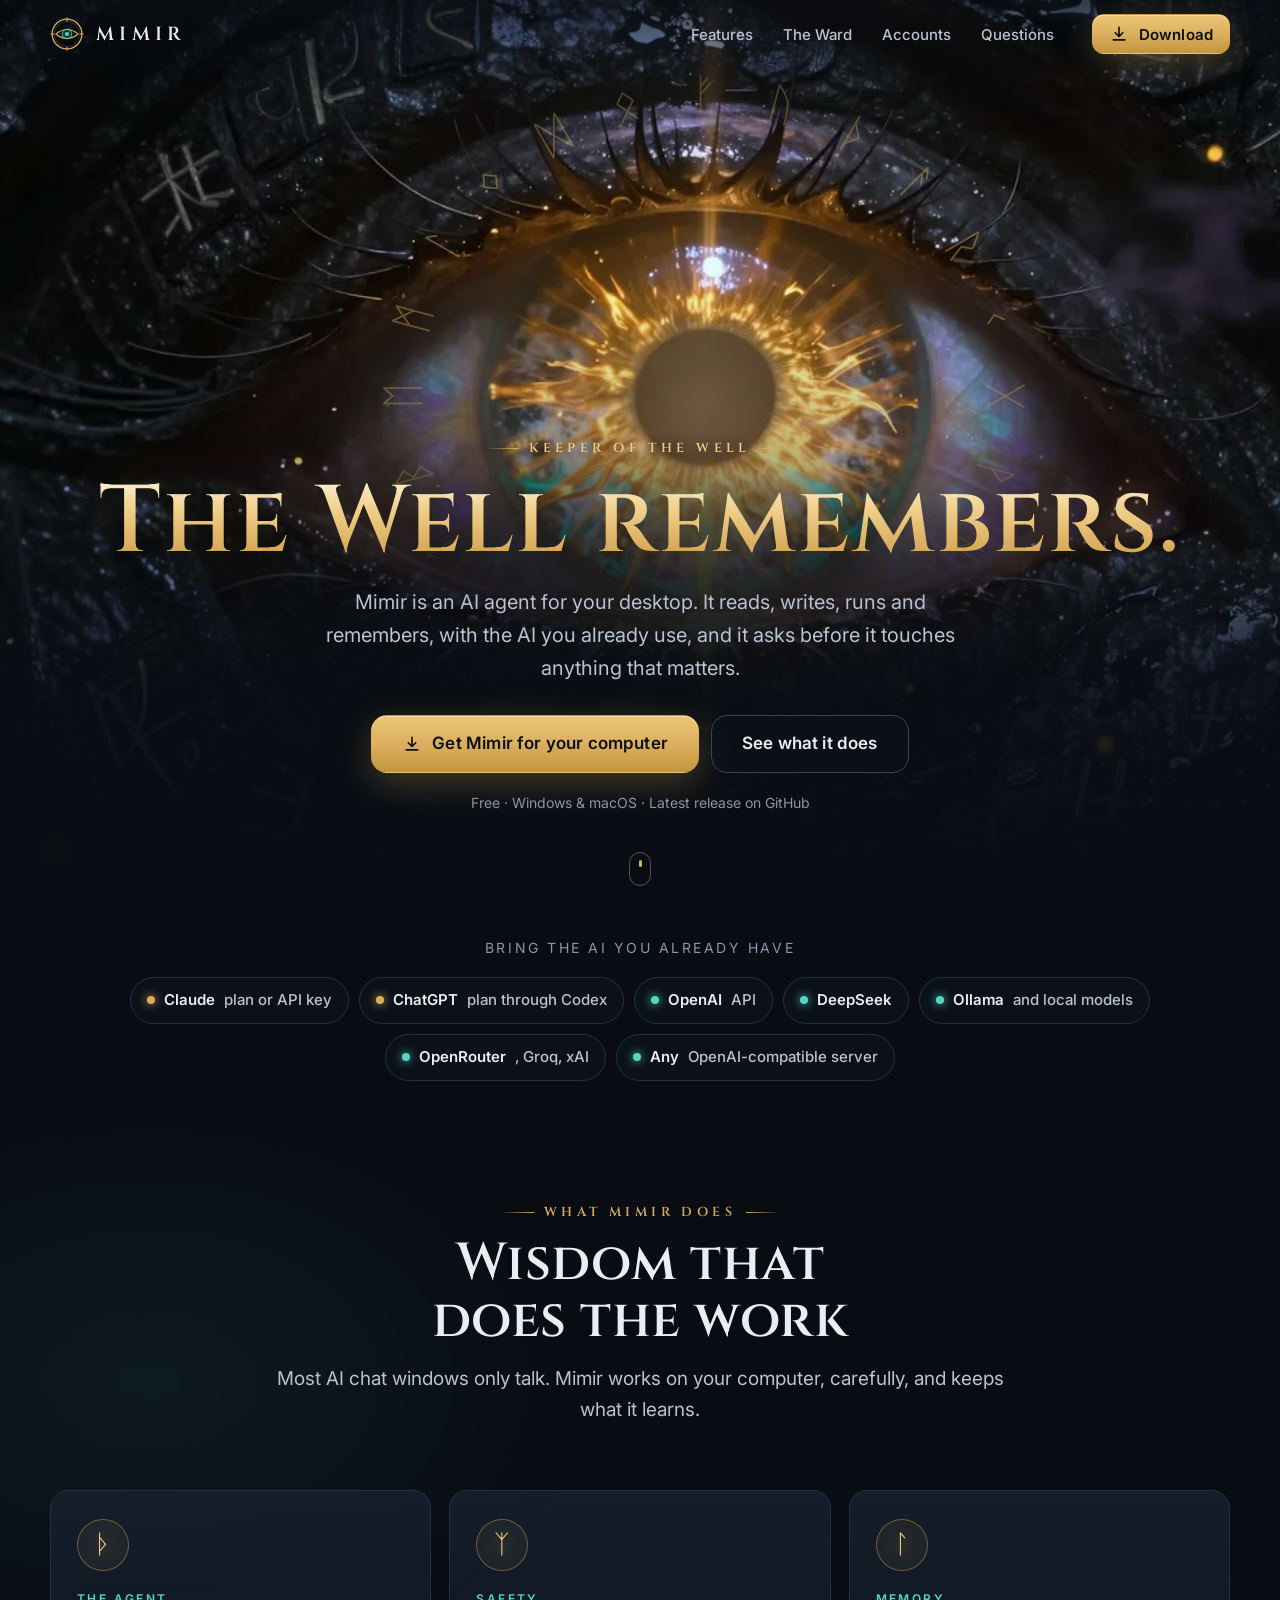
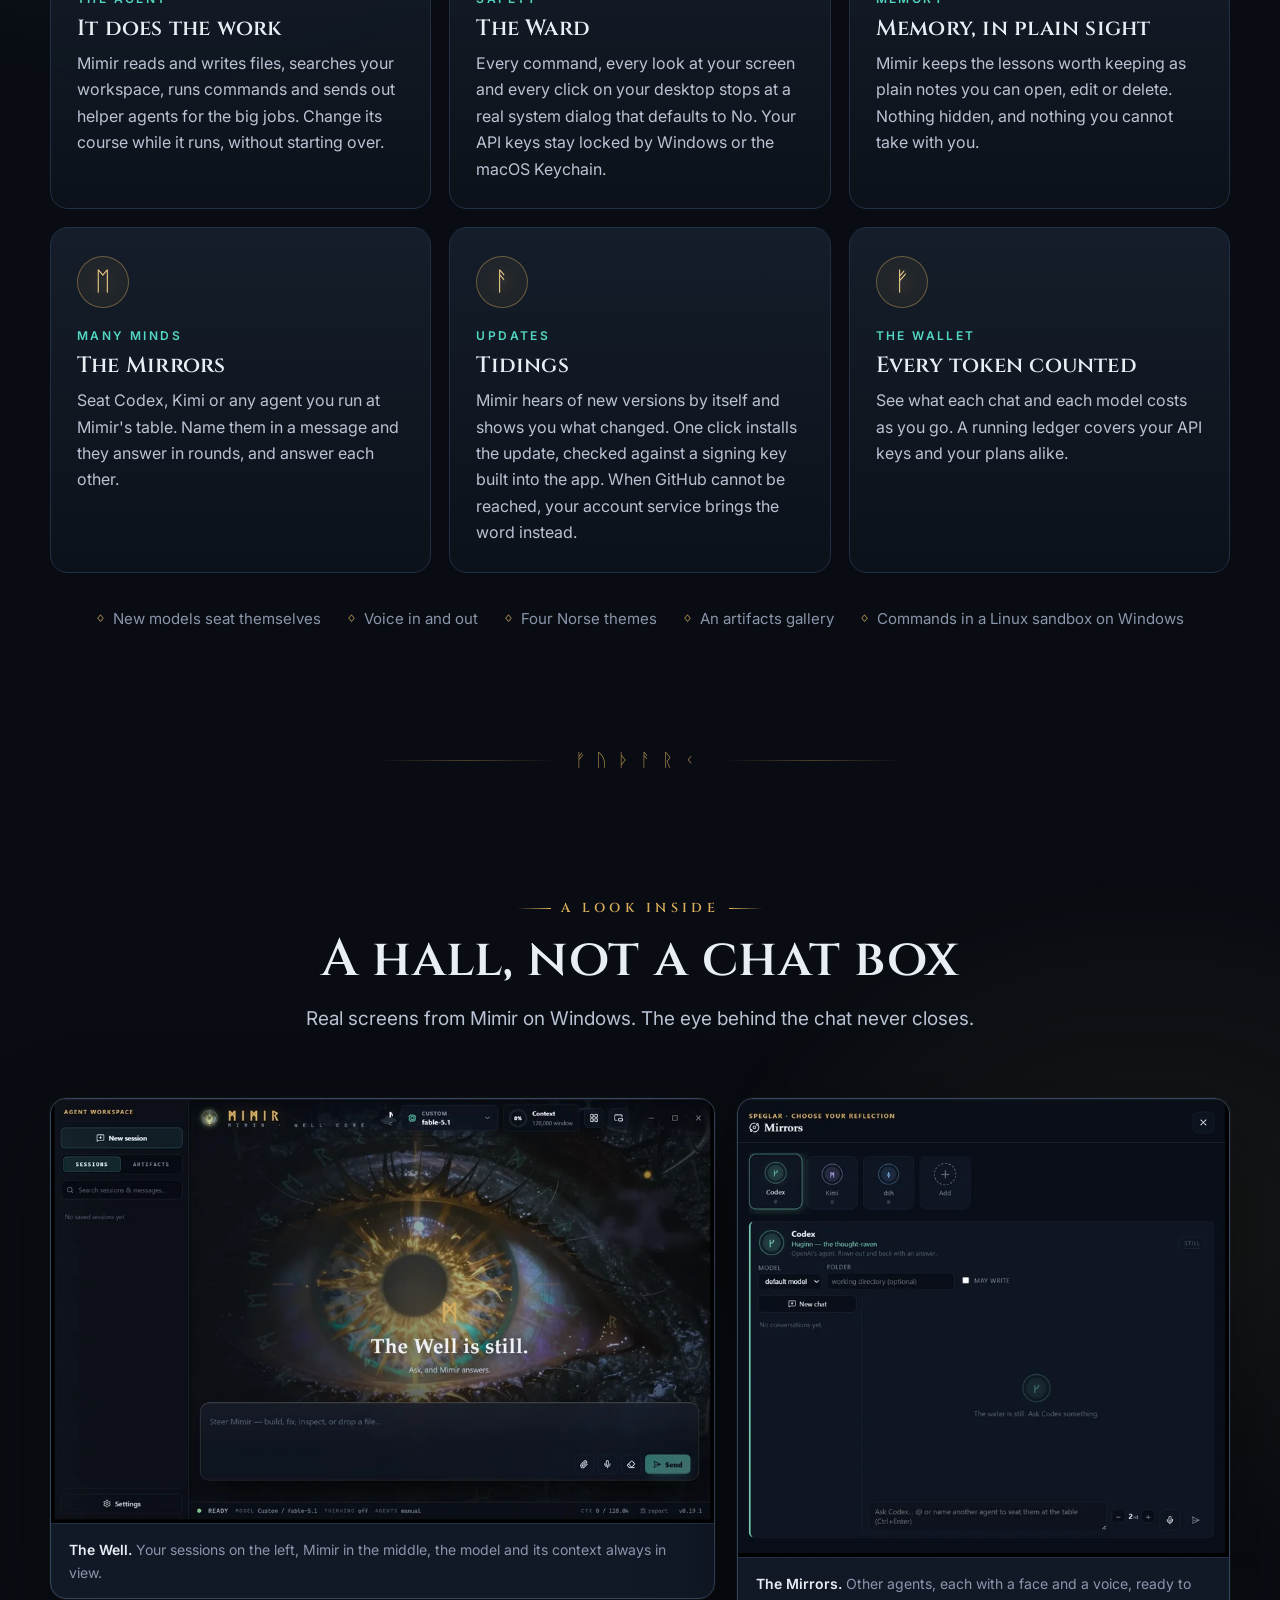
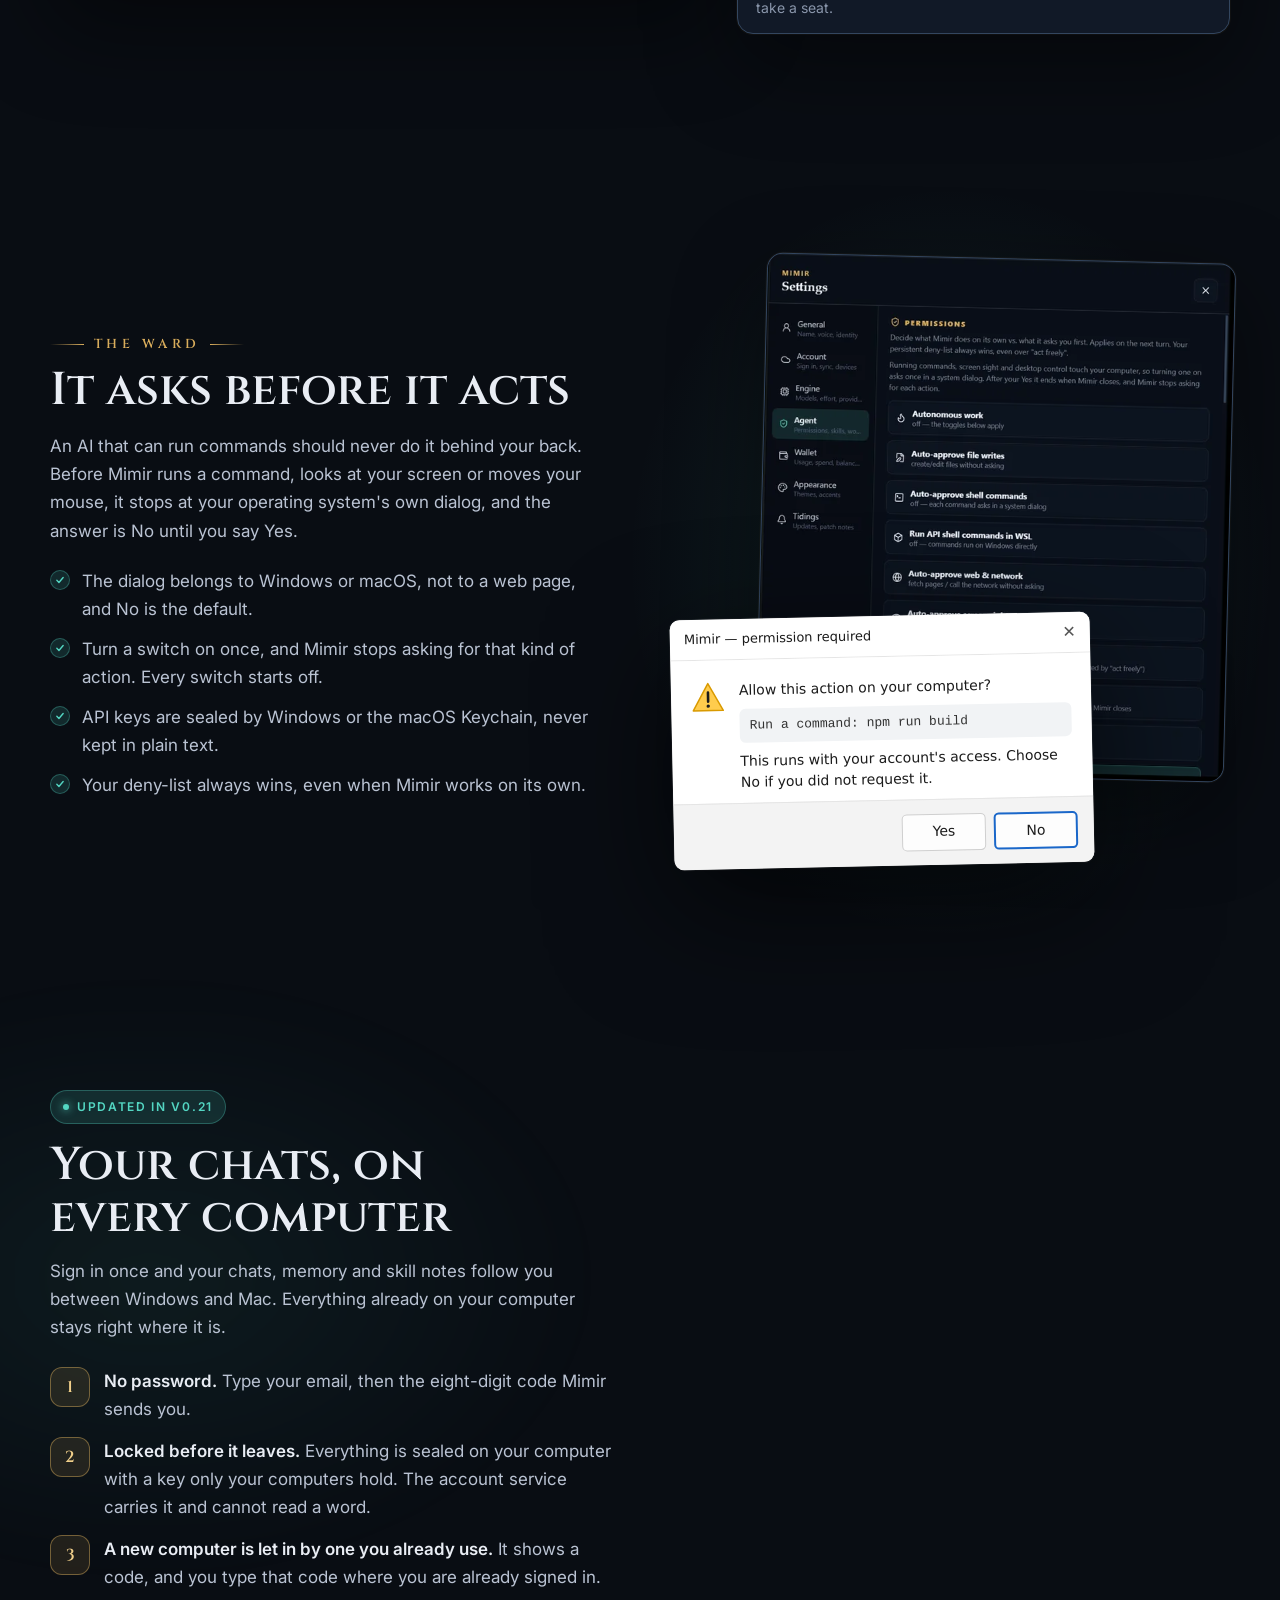
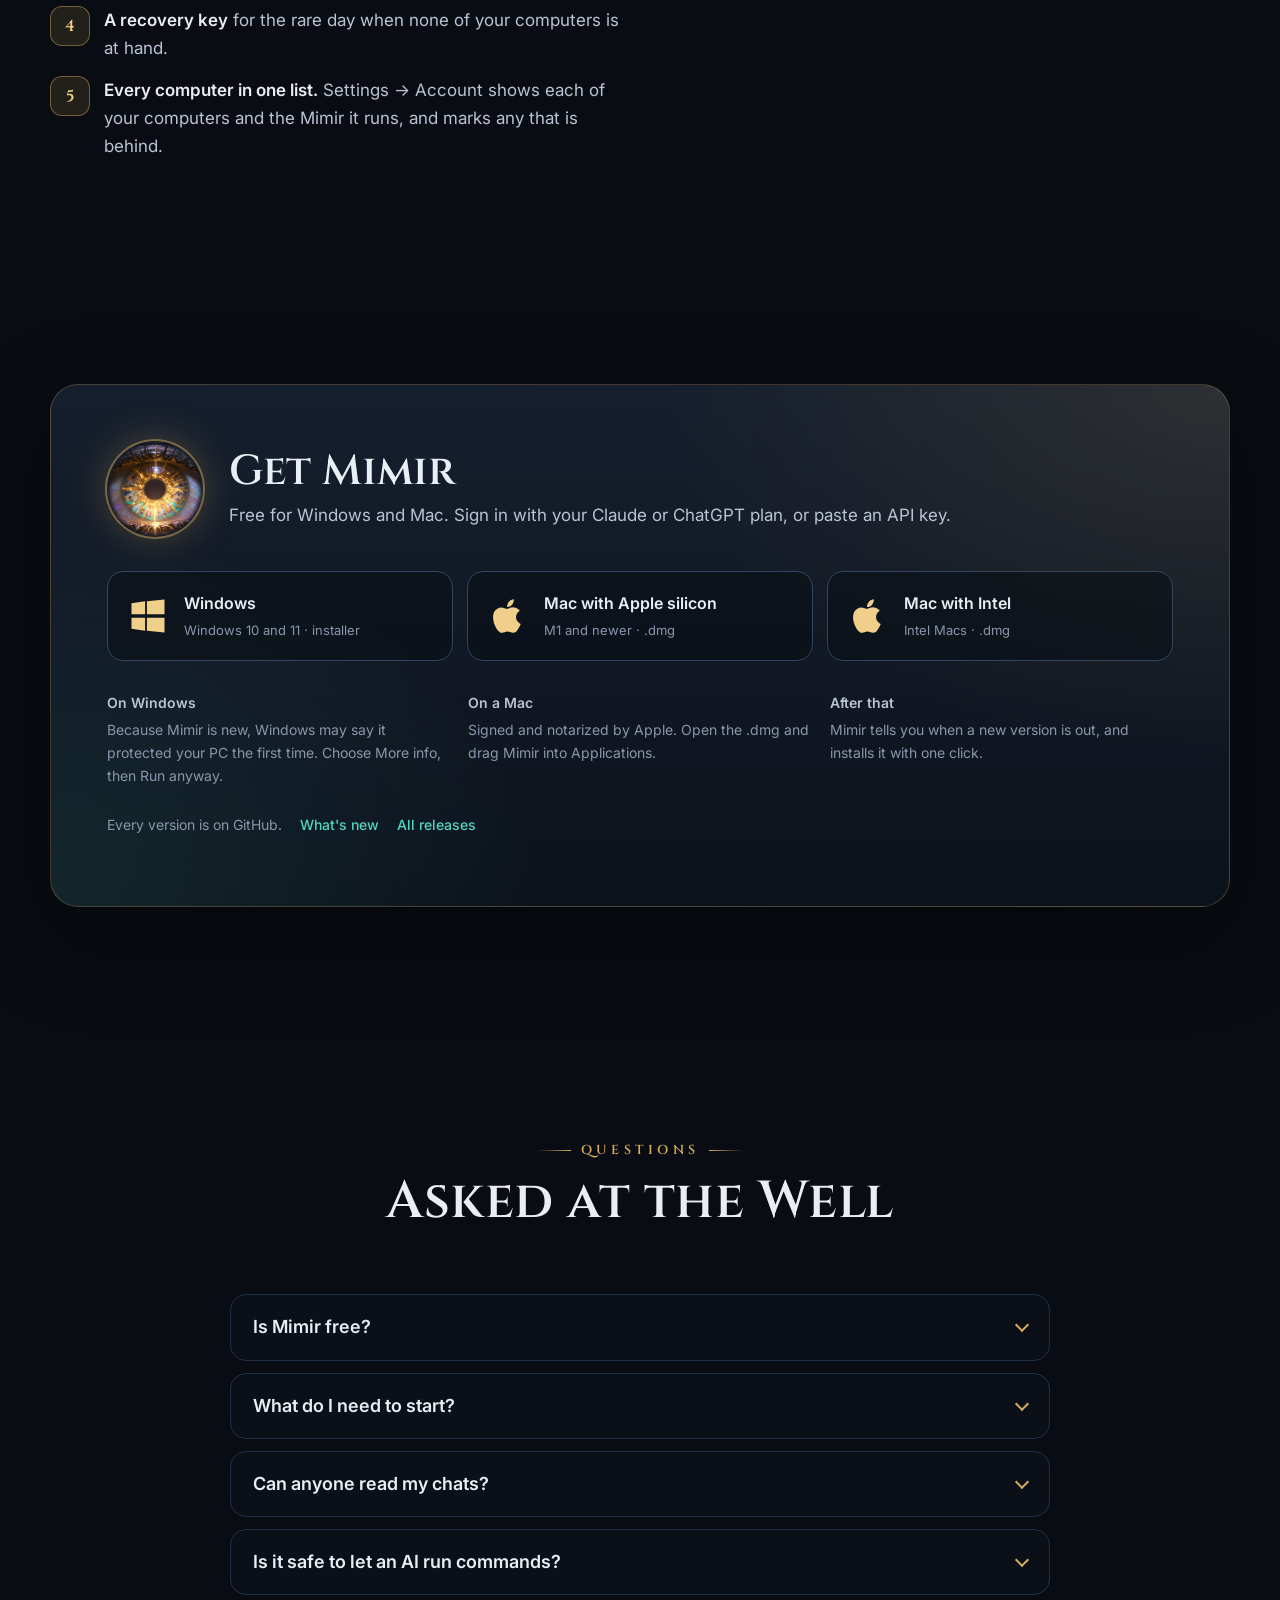
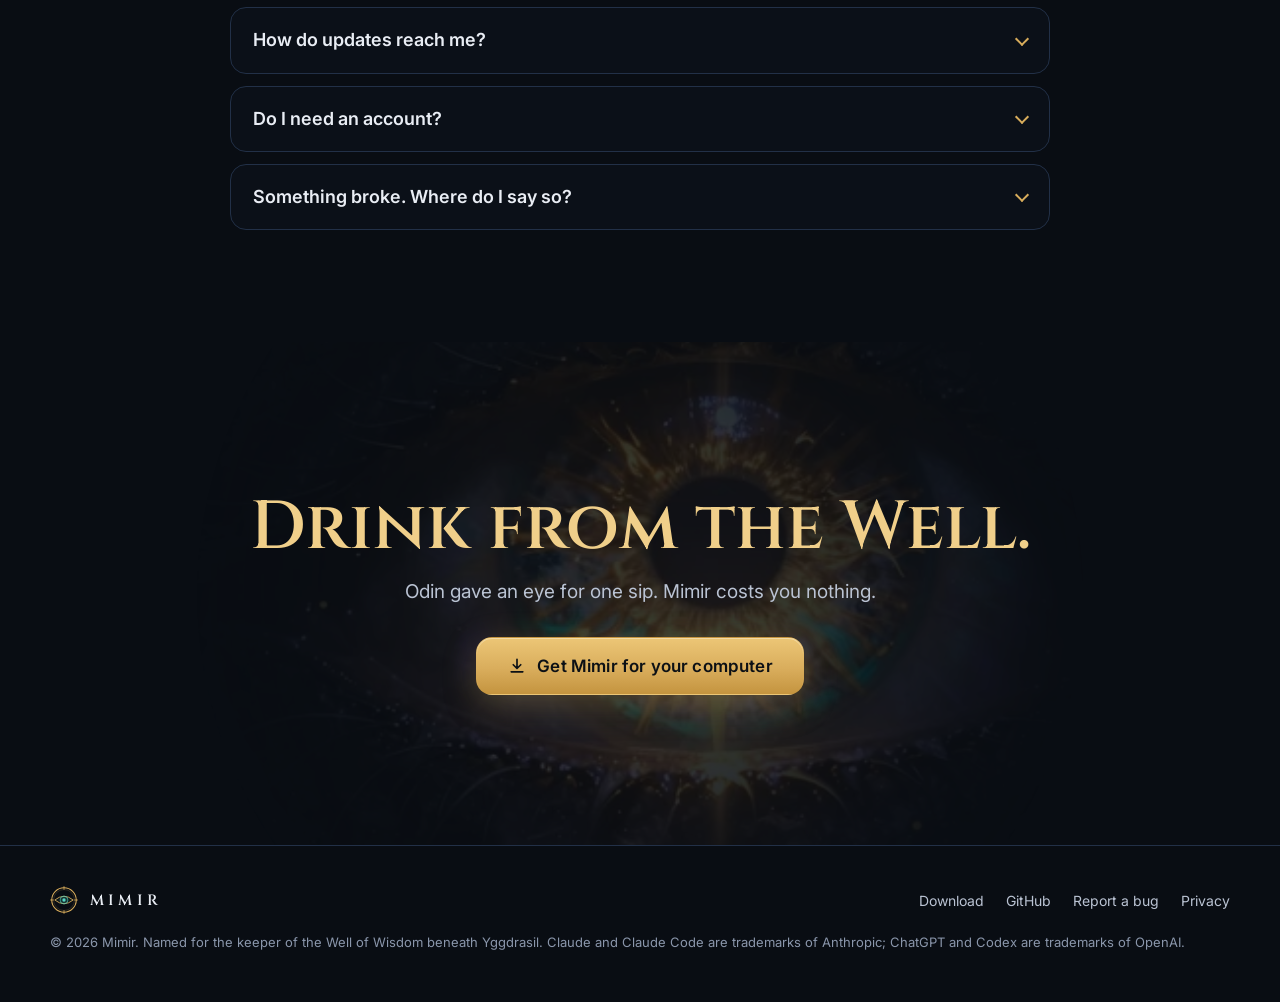
==== index.html @ f4448f50 "Let reduced motion stop the logo's pulse The logo's pupil pulsed with an SVG <animate>, which CSS ca" ====
<!doctype html>
<html lang="en">
<head>
  <meta charset="utf-8">
  <meta name="viewport" content="width=device-width, initial-scale=1, viewport-fit=cover">
  <title>Mimir · The Well remembers</title>
  <meta name="description" content="Mimir is a free AI agent for Windows and Mac. Use the Claude or ChatGPT plan you already have, or an API key. Mimir reads, writes, runs and remembers, and asks before it touches your computer.">
  <meta name="theme-color" content="#090d13">
  <link rel="canonical" href="https://wellmimir.com/">

  <meta property="og:type" content="website">
  <meta property="og:site_name" content="Mimir">
  <meta property="og:title" content="Mimir · The Well remembers">
  <meta property="og:description" content="A free AI agent for Windows and Mac that reads, writes, runs and remembers, and asks before it touches your computer.">
  <meta property="og:url" content="https://wellmimir.com/">
  <meta property="og:image" content="https://wellmimir.com/assets/img/og-card.jpg">
  <meta property="og:image:width" content="1200">
  <meta property="og:image:height" content="630">
  <meta property="og:image:alt" content="Mimir's golden eye with the words: Mimir, the Well remembers.">
  <meta name="twitter:card" content="summary_large_image">

  <link rel="icon" href="/favicon.ico" sizes="any">
  <link rel="icon" type="image/png" sizes="32x32" href="/assets/img/favicon-32.png">
  <link rel="apple-touch-icon" href="/assets/img/apple-touch-icon.png">
  <link rel="manifest" href="/site.webmanifest">

  <link rel="preconnect" href="https://fonts.googleapis.com">
  <link rel="preconnect" href="https://fonts.gstatic.com" crossorigin>
  <link rel="stylesheet" href="https://fonts.googleapis.com/css2?family=Cinzel:wght@500;600;700&family=Cormorant+Garamond:ital,wght@0,500;1,500&family=Inter:wght@400;500;600&display=swap">
  <link rel="preload" as="image" href="/assets/img/well-1280.webp" imagesrcset="/assets/img/well-800.webp 800w, /assets/img/well-1280.webp 1280w, /assets/img/well-1792.webp 1792w" imagesizes="100vw">
  <link rel="stylesheet" href="/assets/css/site.css">
  <script>document.documentElement.classList.add('js');</script>
</head>
<body>
  <a class="skip" href="#main">Skip to content</a>

  <svg width="0" height="0" style="position:absolute" aria-hidden="true">
    <defs>
      <symbol id="logo" viewBox="0 0 64 64">
        <circle cx="32" cy="32" r="28" fill="none" stroke="#d9ad5c" stroke-width="2.4"/>
        <circle cx="32" cy="32" r="24" fill="none" stroke="#d9ad5c" stroke-width="0.8" stroke-opacity="0.5"/>
        <path d="M11 32 Q 32 15 53 32 Q 32 49 11 32 Z" fill="#53d6c2" fill-opacity="0.06" stroke="#d9ad5c" stroke-width="2" stroke-linejoin="round"/>
        <circle cx="32" cy="32" r="9" fill="#53d6c2" fill-opacity="0.14" stroke="#53d6c2" stroke-width="1.6" stroke-opacity="0.9"/>
        <circle class="logo-pupil" cx="32" cy="32" r="3.8" fill="#53d6c2"/>
        <path d="M32 1.5v6M32 56.5v6M1.5 32h6M56.5 32h6" fill="none" stroke="#d9ad5c" stroke-width="2" stroke-linecap="round"/>
      </symbol>
      <symbol id="i-windows" viewBox="0 0 24 24"><path fill="currentColor" d="M3 5.1 10.4 4v7.1H3V5.1Zm0 13.8V12.9h7.4V20L3 18.9Zm8.4 1.2v-7.2H21V21l-9.6-.9Zm0-9V3.9L21 3v8.1h-9.6Z"/></symbol>
      <symbol id="i-apple" viewBox="0 0 24 24"><path fill="currentColor" d="M16.4 12.6c0-2.3 1.9-3.4 2-3.5-1.1-1.6-2.8-1.8-3.4-1.8-1.4-.2-2.8.8-3.5.8-.7 0-1.9-.8-3.1-.8-1.6 0-3 .9-3.8 2.3-1.6 2.8-.4 7 1.2 9.3.8 1.1 1.7 2.4 2.9 2.3 1.2 0 1.6-.7 3-.7s1.8.7 3.1.7c1.3 0 2.1-1.1 2.8-2.3.9-1.3 1.3-2.6 1.3-2.6s-2.5-1-2.5-3.7ZM14.2 5.8c.6-.8 1.1-1.9 1-3-.9 0-2.1.6-2.7 1.4-.6.7-1.1 1.8-1 2.9 1 .1 2.1-.5 2.7-1.3Z"/></symbol>
      <symbol id="i-down" viewBox="0 0 24 24"><path fill="none" stroke="currentColor" stroke-width="2" stroke-linecap="round" stroke-linejoin="round" d="M12 4v11m0 0 4.5-4.5M12 15l-4.5-4.5M5 19h14"/></symbol>
    </defs>
  </svg>

  <header class="site-header" id="top">
    <nav class="nav wrap" aria-label="Main">
      <a class="brand" href="#top" aria-label="Mimir, back to top">
        <svg class="logo" aria-hidden="true"><use href="#logo"/></svg>
        <span class="brand-name">MIMIR</span>
      </a>
      <button class="menu-toggle" type="button" aria-expanded="false" aria-controls="nav-links" aria-label="Menu"><span></span></button>
      <ul class="nav-links" id="nav-links">
        <li><a href="#features">Features</a></li>
        <li><a href="#ward">The Ward</a></li>
        <li><a href="#accounts">Accounts</a></li>
        <li><a href="#faq">Questions</a></li>
      </ul>
      <a class="btn btn-gold btn-small btn-nav" href="#download">
        <svg aria-hidden="true"><use href="#i-down"/></svg>Download
      </a>
    </nav>
  </header>

  <main id="main">
    <section class="hero" aria-labelledby="hero-title">
      <picture class="hero-art">
        <source type="image/webp" srcset="/assets/img/well-800.webp 800w, /assets/img/well-1280.webp 1280w, /assets/img/well-1792.webp 1792w" sizes="100vw">
        <img src="/assets/img/well-1792.jpg" alt="" width="1792" height="1024" fetchpriority="high" decoding="async">
      </picture>
      <div class="iris-glow" aria-hidden="true"></div>
      <div class="iris-ring" aria-hidden="true">
        <svg viewBox="0 0 64 64" id="rune-ring"></svg>
      </div>

      <div class="hero-content wrap">
        <span class="eyebrow">Keeper of the Well</span>
        <h1 id="hero-title">The Well remembers.</h1>
        <p class="lede">Mimir is an AI agent for your desktop. It reads, writes, runs and remembers, with the AI you already use, and it asks before it touches anything that matters.</p>
        <div class="hero-actions">
          <a class="btn btn-gold btn-large" href="#download" data-primary-download>
            <svg aria-hidden="true"><use href="#i-down"/></svg><span data-primary-label>Download Mimir</span>
          </a>
          <a class="btn btn-ghost btn-large" href="#features">See what it does</a>
        </div>
        <p class="hero-meta">Free · Windows &amp; macOS · <span data-release-short>Latest release on GitHub</span></p>
      </div>
      <a class="scroll-cue" href="#features" aria-label="Scroll to features"></a>
    </section>

    <section class="providers" aria-label="AI you can use">
      <div class="wrap">
        <p>Bring the AI you already have</p>
        <ul class="chips">
          <li><span class="dot gold"></span><b>Claude</b> plan or API key</li>
          <li><span class="dot gold"></span><b>ChatGPT</b> plan through Codex</li>
          <li><span class="dot"></span><b>OpenAI</b> API</li>
          <li><span class="dot"></span><b>DeepSeek</b></li>
          <li><span class="dot"></span><b>Ollama</b> and local models</li>
          <li><span class="dot"></span><b>OpenRouter</b>, Groq, xAI</li>
          <li><span class="dot"></span><b>Any</b> OpenAI-compatible server</li>
        </ul>
      </div>
    </section>

    <section class="section glow-a" id="features" aria-labelledby="features-title">
      <div class="wrap">
        <div class="section-head reveal">
          <span class="eyebrow">What Mimir does</span>
          <h2 id="features-title">Wisdom that does the work</h2>
          <p>Most AI chat windows only talk. Mimir works on your computer, carefully, and keeps what it learns.</p>
        </div>

        <div class="cards">
          <article class="card reveal">
            <div class="rune" aria-hidden="true">ᚦ</div>
            <span class="kicker">The agent</span>
            <h3>It does the work</h3>
            <p>Mimir reads and writes files, searches your workspace, runs commands and sends out helper agents for the big jobs. Change its course while it runs, without starting over.</p>
          </article>
          <article class="card reveal d1">
            <div class="rune" aria-hidden="true">ᛉ</div>
            <span class="kicker">Safety</span>
            <h3>The Ward</h3>
            <p>Every command, every look at your screen and every click on your desktop stops at a real system dialog that defaults to No. Your API keys stay locked by Windows or the macOS Keychain.</p>
          </article>
          <article class="card reveal d2">
            <div class="rune" aria-hidden="true">ᛚ</div>
            <span class="kicker">Memory</span>
            <h3>Memory, in plain sight</h3>
            <p>Mimir keeps the lessons worth keeping as plain notes you can open, edit or delete. Nothing hidden, and nothing you cannot take with you.</p>
          </article>
          <article class="card reveal">
            <div class="rune" aria-hidden="true">ᛖ</div>
            <span class="kicker">Many minds</span>
            <h3>The Mirrors</h3>
            <p>Seat Codex, Kimi or any agent you run at Mimir's table. Name them in a message and they answer in rounds, and answer each other.</p>
          </article>
          <article class="card reveal d1">
            <div class="rune" aria-hidden="true">ᚨ</div>
            <span class="kicker">Updates</span>
            <h3>Tidings</h3>
            <p>Mimir hears of new versions by itself and shows you what changed. One click installs the update, checked against a signing key built into the app. When GitHub cannot be reached, your account service brings the word instead.</p>
          </article>
          <article class="card reveal d2">
            <div class="rune" aria-hidden="true">ᚠ</div>
            <span class="kicker">The wallet</span>
            <h3>Every token counted</h3>
            <p>See what each chat and each model costs as you go. A running ledger covers your API keys and your plans alike.</p>
          </article>
        </div>

        <ul class="extras reveal" aria-label="And more">
          <li>New models seat themselves</li>
          <li>Voice in and out</li>
          <li>Four Norse themes</li>
          <li>An artifacts gallery</li>
          <li>Commands in a Linux sandbox on Windows</li>
        </ul>
      </div>
    </section>

    <div class="rune-rule" aria-hidden="true">ᚠᚢᚦᚨᚱᚲ</div>

    <section class="section glow-b" aria-labelledby="look-title">
      <div class="wrap">
        <div class="section-head reveal">
          <span class="eyebrow">A look inside</span>
          <h2 id="look-title">A hall, not a chat box</h2>
          <p>Real screens from Mimir on Windows. The eye behind the chat never closes.</p>
        </div>
        <div class="showcase">
          <figure class="shot reveal">
            <img src="/assets/img/shot-stage-1600.webp" srcset="/assets/img/shot-stage-960.webp 960w, /assets/img/shot-stage-1600.webp 1600w" sizes="(max-width: 1020px) 100vw, 680px" width="1600" height="1024" loading="lazy" decoding="async" alt="Mimir's main window: a list of sessions on the left, a golden eye filling the middle with the words The Well is still, and a message box at the bottom.">
            <figcaption><b>The Well.</b> Your sessions on the left, Mimir in the middle, the model and its context always in view.</figcaption>
          </figure>
          <div class="showcase-side">
            <figure class="shot reveal d1">
              <img src="/assets/img/shot-mirrors-1100.webp" srcset="/assets/img/shot-mirrors-700.webp 700w, /assets/img/shot-mirrors-1100.webp 1100w" sizes="(max-width: 1020px) 100vw, 460px" width="1100" height="1028" loading="lazy" decoding="async" alt="The Mirrors panel with Codex, Kimi and dsh as reflections, each with its own rune and colour, and a box to ask them.">
              <figcaption><b>The Mirrors.</b> Other agents, each with a face and a voice, ready to take a seat.</figcaption>
            </figure>
          </div>
        </div>
      </div>
    </section>

    <section class="section" id="ward" aria-labelledby="ward-title">
      <div class="wrap ward">
        <div class="reveal">
          <span class="eyebrow">The Ward</span>
          <h2 id="ward-title">It asks before it acts</h2>
          <p>An AI that can run commands should never do it behind your back. Before Mimir runs a command, looks at your screen or moves your mouse, it stops at your operating system's own dialog, and the answer is No until you say Yes.</p>
          <ul class="ticks">
            <li>The dialog belongs to Windows or macOS, not to a web page, and No is the default.</li>
            <li>Turn a switch on once, and Mimir stops asking for that kind of action. Every switch starts off.</li>
            <li>API keys are sealed by Windows or the macOS Keychain, never kept in plain text.</li>
            <li>Your deny-list always wins, even when Mimir works on its own.</li>
          </ul>
        </div>
        <div class="ward-art reveal d1">
          <figure class="shot ward-shot">
            <img src="/assets/img/shot-ward-900.webp" srcset="/assets/img/shot-ward-600.webp 600w, /assets/img/shot-ward-900.webp 900w" sizes="(max-width: 860px) 100vw, 520px" width="900" height="995" loading="lazy" decoding="async" alt="Mimir's Permissions settings: autonomous work, file writes, shell commands, web access, screen sight and desktop control, each switched off and each asking first.">
          </figure>
          <div class="dialog-mock" role="img" aria-label="A Windows dialog titled Mimir, permission required, asking: Allow this action on your computer? It shows the command npm run build, and has Yes and No buttons, with No as the default.">
            <div class="bar"><span>Mimir — permission required</span><span aria-hidden="true">✕</span></div>
            <div class="body">
              <svg class="warn" viewBox="0 0 34 34" aria-hidden="true"><path d="M17 3 32 30H2L17 3Z" fill="#ffcc4d" stroke="#d99a00" stroke-width="1.5" stroke-linejoin="round"/><path d="M17 12v9" stroke="#1b1b1b" stroke-width="2.6" stroke-linecap="round"/><circle cx="17" cy="25.5" r="1.7" fill="#1b1b1b"/></svg>
              <div>
                Allow this action on your computer?
                <code class="cmd">Run a command: npm run build</code>
                <span style="display:block;margin-top:8px">This runs with your account's access. Choose No if you did not request it.</span>
              </div>
            </div>
            <div class="buttons"><span>Yes</span><span class="default">No</span></div>
          </div>
        </div>
      </div>
    </section>

    <section class="section glow-a" id="accounts" aria-labelledby="accounts-title">
      <div class="wrap accounts">
        <div class="reveal">
          <span class="badge">Updated in v0.21</span>
          <h2 id="accounts-title">Your chats, on every computer</h2>
          <p>Sign in once and your chats, memory and skill notes follow you between Windows and Mac. Everything already on your computer stays right where it is.</p>
          <ol class="steps">
            <li><span><b>No password.</b> Type your email, then the eight-digit code Mimir sends you.</span></li>
            <li><span><b>Locked before it leaves.</b> Everything is sealed on your computer with a key only your computers hold. The account service carries it and cannot read a word.</span></li>
            <li><span><b>A new computer is let in by one you already use.</b> It shows a code, and you type that code where you are already signed in.</span></li>
            <li><span><b>A recovery key</b> for the rare day when none of your computers is at hand.</span></li>
            <li><span><b>Every computer in one list.</b> Settings → Account shows each of your computers and the Mimir it runs, and marks any that is behind.</span></li>
          </ol>
        </div>
        <figure class="shot reveal d1">
          <img src="/assets/img/shot-account-942.webp" srcset="/assets/img/shot-account-640.webp 640w, /assets/img/shot-account-942.webp 942w" sizes="(max-width: 860px) 100vw, 540px" width="942" height="735" loading="lazy" decoding="async" alt="Mimir's account step: Make your Mimir account, with an email box and an Email me a code button.">
          <figcaption><b>The account step.</b> Your email, then a code. That is the whole sign-up.</figcaption>
        </figure>
      </div>
    </section>

    <section class="section" id="download" aria-labelledby="download-title">
      <div class="wrap">
        <div class="download-panel reveal">
          <div class="download-top">
            <img src="/assets/img/eye-256.png" width="96" height="96" alt="">
            <div>
              <h2 id="download-title">Get Mimir</h2>
              <p>Free for Windows and Mac. Sign in with your Claude or ChatGPT plan, or paste an API key.</p>
            </div>
          </div>

          <div class="platforms">
            <a class="platform" data-asset="windows" href="https://github.com/ZipEmUp-source/Mimir-releases/releases/latest">
              <svg aria-hidden="true"><use href="#i-windows"/></svg>
              <b>Windows</b>
              <small data-size>Windows 10 and 11 · installer</small>
            </a>
            <a class="platform" data-asset="mac-arm" href="https://github.com/ZipEmUp-source/Mimir-releases/releases/latest">
              <svg aria-hidden="true"><use href="#i-apple"/></svg>
              <b>Mac with Apple silicon</b>
              <small data-size>M1 and newer · .dmg</small>
            </a>
            <a class="platform" data-asset="mac-intel" href="https://github.com/ZipEmUp-source/Mimir-releases/releases/latest">
              <svg aria-hidden="true"><use href="#i-apple"/></svg>
              <b>Mac with Intel</b>
              <small data-size>Intel Macs · .dmg</small>
            </a>
          </div>

          <div class="download-notes">
            <p><b>On Windows</b>Because Mimir is new, Windows may say it protected your PC the first time. Choose More info, then Run anyway.</p>
            <p><b>On a Mac</b>Signed and notarized by Apple. Open the .dmg and drag Mimir into Applications.</p>
            <p><b>After that</b>Mimir tells you when a new version is out, and installs it with one click.</p>
          </div>

          <p class="version-line">
            <span data-release-long>Every version is on GitHub.</span>
            <a href="https://github.com/ZipEmUp-source/Mimir-releases/releases/latest" data-release-notes>What's new</a>
            <a href="https://github.com/ZipEmUp-source/Mimir-releases/releases">All releases</a>
            <a href="https://github.com/ZipEmUp-source/Mimir-releases/releases/latest" data-asset="windows-msi" hidden>Windows .msi</a>
          </p>
        </div>
      </div>
    </section>

    <section class="section" id="faq" aria-labelledby="faq-title">
      <div class="wrap">
        <div class="section-head reveal">
          <span class="eyebrow">Questions</span>
          <h2 id="faq-title">Asked at the Well</h2>
        </div>
        <div class="faq reveal">
          <details>
            <summary>Is Mimir free?</summary>
            <div class="answer"><p>Yes. Mimir is free to download and use. You pay your AI provider directly, or use the Claude or ChatGPT plan you already have.</p></div>
          </details>
          <details>
            <summary>What do I need to start?</summary>
            <div class="answer">
              <p>A Windows 10 or 11 PC, or a Mac. Then one way to reach an AI:</p>
              <p>a Claude plan through the official Claude Code app, a ChatGPT plan through the official Codex app, an API key from Anthropic, OpenAI or DeepSeek, or a model you run yourself with Ollama or any OpenAI-compatible server.</p>
            </div>
          </details>
          <details>
            <summary>Can anyone read my chats?</summary>
            <div class="answer">
              <p>Your chats live on your computer, and your messages go straight from your computer to the AI provider you picked.</p>
              <p>With a Mimir account, what syncs between your computers is sealed on your computer first. The account service stores it but cannot read it.</p>
            </div>
          </details>
          <details>
            <summary>Is it safe to let an AI run commands?</summary>
            <div class="answer"><p>Mimir asks first. Commands, looks at your screen and control of your mouse and keyboard each stop at a system dialog that defaults to No, and every one of those switches starts off.</p></div>
          </details>
          <details>
            <summary>How do updates reach me?</summary>
            <div class="answer">
              <p>Mimir checks for a new version a few seconds after it starts, then every six hours. When one is out, a gold pill lights up in the status bar with the release notes and an Install button.</p>
              <p>It asks GitHub and your account service at the same time, so the word still arrives when GitHub is busy. Settings → Account shows which Mimir each of your computers runs.</p>
            </div>
          </details>
          <details>
            <summary>Do I need an account?</summary>
            <div class="answer">
              <p>Yes. Mimir asks you to make a free account the first time it opens: your email and a code, no password. The account is what carries your chats between computers.</p>
              <p>If the account service ever cannot be reached, Mimir lets you in anyway and asks again the next time it opens.</p>
            </div>
          </details>
          <details>
            <summary>Something broke. Where do I say so?</summary>
            <div class="answer"><p>Open an issue on <a href="https://github.com/ZipEmUp-source/Mimir-releases/issues">GitHub</a> and say what you did and what you saw. A screenshot helps.</p></div>
          </details>
        </div>
      </div>
    </section>

    <section class="final" aria-labelledby="final-title">
      <div class="wrap reveal">
        <h2 id="final-title">Drink from the Well.</h2>
        <p>Odin gave an eye for one sip. Mimir costs you nothing.</p>
        <a class="btn btn-gold btn-large" href="#download" data-primary-download>
          <svg aria-hidden="true"><use href="#i-down"/></svg><span data-primary-label>Download Mimir</span>
        </a>
      </div>
    </section>
  </main>

  <footer class="site-footer">
    <div class="wrap">
      <div class="footer-row">
        <a class="brand" href="#top">
          <svg class="logo" aria-hidden="true"><use href="#logo"/></svg>
          <span class="brand-name">MIMIR</span>
        </a>
        <ul class="footer-links">
          <li><a href="#download">Download</a></li>
          <li><a href="https://github.com/ZipEmUp-source/Mimir-releases">GitHub</a></li>
          <li><a href="https://github.com/ZipEmUp-source/Mimir-releases/issues">Report a bug</a></li>
          <li><a href="/privacy.html">Privacy</a></li>
        </ul>
      </div>
      <p class="fine">© <span data-year>2026</span> Mimir. Named for the keeper of the Well of Wisdom beneath Yggdrasil. Claude and Claude Code are trademarks of Anthropic; ChatGPT and Codex are trademarks of OpenAI.</p>
    </div>
  </footer>

  <script src="/assets/js/site.js" defer></script>
</body>
</html>
---- assets/css/site.css ----
/* wellmimir.com — Mimir's own palette (src/styles/global.css, "Mimir's Well" dark). */
:root {
  color-scheme: dark;
  --bg: #090d13;
  --bg-raised: #0d131c;
  --panel: rgba(17, 25, 39, 0.72);
  --panel-solid: #111927;
  --panel-strong: #182333;
  --line: #223047;
  --line-strong: #33465f;
  --text: #e9edf4;
  --text-soft: #bac3d3;
  --muted: #8a96ab;
  --teal: #53d6c2;
  --blue: #7fb0e8;
  --gold: #d9ad5c;
  --gold-bright: #f0cf8a;
  --ink: #0c1015;
  --teal-14: rgba(83, 214, 194, 0.14);
  --teal-30: rgba(83, 214, 194, 0.3);
  --gold-12: rgba(217, 173, 92, 0.12);
  --gold-25: rgba(217, 173, 92, 0.25);
  --gold-45: rgba(217, 173, 92, 0.45);

  --radius: 18px;
  --radius-sm: 12px;
  --max: 1180px;
  --gutter: clamp(16px, 4vw, 40px);
  --shadow: 0 30px 90px rgba(0, 0, 0, 0.45);

  --font-display: "Cinzel", "Palatino Linotype", Palatino, "Book Antiqua", Georgia, serif;
  --font-serif: "Cormorant Garamond", "Palatino Linotype", Palatino, Georgia, serif;
  --font-ui: "Inter", "Segoe UI Variable", "Segoe UI", -apple-system, BlinkMacSystemFont, system-ui, sans-serif;
  --font-mono: "JetBrains Mono", "Cascadia Code", "SFMono-Regular", Consolas, monospace;
}

*,
*::before,
*::after { box-sizing: border-box; }

html {
  /* Wide glows (the Ward's) would otherwise widen a phone's layout viewport. */
  overflow-x: hidden;
  overflow-x: clip;
  scroll-behavior: smooth;
  scroll-padding-top: 84px;
  -webkit-text-size-adjust: 100%;
}

body {
  margin: 0;
  background: var(--bg);
  color: var(--text);
  font: 400 17px/1.65 var(--font-ui);
  -webkit-font-smoothing: antialiased;
  text-rendering: optimizeLegibility;
  overflow-x: hidden;
  overflow-x: clip;
}

img, svg, picture { display: block; max-width: 100%; }
a { color: var(--teal); text-decoration: none; }
a:hover { color: var(--gold-bright); }
:focus-visible { outline: 2px solid var(--gold); outline-offset: 3px; border-radius: 6px; }
::selection { background: var(--gold-45); color: #fff; }

.skip {
  position: absolute; left: 12px; top: -60px; z-index: 100;
  background: var(--gold); color: var(--ink); padding: 10px 14px; border-radius: 10px; font-weight: 600;
}
.skip:focus { top: 12px; }

.wrap { width: min(var(--max), 100% - 2 * var(--gutter)); margin-inline: auto; }

/* ── Header ─────────────────────────────────────────────────────────────── */
.site-header {
  position: fixed; inset: 0 0 auto; z-index: 50;
  transition: background 0.35s ease, border-color 0.35s ease, backdrop-filter 0.35s ease;
  border-bottom: 1px solid transparent;
}
.site-header.is-solid {
  background: rgba(9, 13, 19, 0.82);
  backdrop-filter: blur(14px) saturate(1.2);
  -webkit-backdrop-filter: blur(14px) saturate(1.2);
  border-bottom-color: rgba(51, 70, 95, 0.55);
}
.nav { display: flex; align-items: center; gap: 20px; height: 68px; }
.brand { display: flex; align-items: center; gap: 12px; color: var(--text); }
.brand:hover { color: var(--text); }
.brand .logo { width: 34px; height: 34px; }
.brand-name { font: 600 19px/1 var(--font-display); letter-spacing: 0.28em; }
.nav-links { display: flex; gap: 6px; margin-left: auto; list-style: none; padding: 0; margin-block: 0; }
.nav-links a {
  color: var(--text-soft); font-size: 15px; font-weight: 500; padding: 8px 12px; border-radius: 10px;
}
.nav-links a:hover { color: var(--text); background: rgba(255, 255, 255, 0.05); }
.nav .btn { margin-left: 6px; }
.menu-toggle {
  display: none; margin-left: auto; background: none; border: 1px solid var(--line-strong);
  color: var(--text); width: 42px; height: 42px; border-radius: 12px; cursor: pointer;
}
.menu-toggle span, .menu-toggle span::before, .menu-toggle span::after {
  display: block; width: 18px; height: 2px; background: currentColor; margin: auto; position: relative;
  border-radius: 2px; transition: transform 0.25s ease, opacity 0.25s ease;
}
.menu-toggle span::before, .menu-toggle span::after { content: ""; position: absolute; left: 0; }
.menu-toggle span::before { top: -6px; }
.menu-toggle span::after { top: 6px; }
.nav.is-open .menu-toggle span { background: transparent; }
.nav.is-open .menu-toggle span::before { transform: translateY(6px) rotate(45deg); }
.nav.is-open .menu-toggle span::after { transform: translateY(-6px) rotate(-45deg); }

/* ── Buttons ────────────────────────────────────────────────────────────── */
.btn {
  --btn-bg: transparent;
  display: inline-flex; align-items: center; justify-content: center; gap: 10px;
  min-height: 48px; padding: 0 22px; border-radius: 14px;
  font: 600 16px/1 var(--font-ui); letter-spacing: 0.01em; cursor: pointer;
  border: 1px solid transparent; color: var(--text); background: var(--btn-bg);
  transition: transform 0.18s ease, box-shadow 0.25s ease, background 0.25s ease, color 0.25s ease, border-color 0.25s ease;
  white-space: nowrap;
}
.btn:hover { transform: translateY(-1px); }
.btn:active { transform: translateY(0); }
.btn svg { width: 20px; height: 20px; flex: none; }
.btn-gold {
  background: linear-gradient(180deg, #ecc676, var(--gold) 55%, #c4943f);
  color: var(--ink);
  box-shadow: 0 10px 34px rgba(217, 173, 92, 0.28), inset 0 1px 0 rgba(255, 255, 255, 0.35);
}
.btn-gold:hover { color: var(--ink); box-shadow: 0 14px 44px rgba(217, 173, 92, 0.42), inset 0 1px 0 rgba(255, 255, 255, 0.4); }
.btn-ghost { border-color: var(--line-strong); background: rgba(13, 19, 28, 0.55); backdrop-filter: blur(8px); }
.btn-ghost:hover { color: var(--text); border-color: var(--teal); background: rgba(83, 214, 194, 0.08); }
.btn-small { min-height: 40px; padding: 0 16px; font-size: 15px; border-radius: 12px; }
.btn-large { min-height: 58px; padding: 0 30px; font-size: 17px; border-radius: 16px; }

/* ── Hero ───────────────────────────────────────────────────────────────── */
.hero {
  position: relative; isolation: isolate;
  height: 100svh; min-height: 660px; max-height: 1100px;
  container-type: size;
  display: flex; align-items: flex-end;
  overflow: hidden;
}
.hero-art, .hero-art img {
  position: absolute; inset: 0; width: 100%; height: 100%;
}
.hero-art img { object-fit: cover; object-position: 55% 44%; transform: scale(1.03); animation: drift 26s ease-in-out infinite alternate; }
@keyframes drift { from { transform: scale(1.03) translateY(0); } to { transform: scale(1.08) translateY(-1.2%); } }
/* The iris sits at 55% / 44% of the art, which object-position keeps at the same spot of the box. */
.hero { --s: max(calc(100cqw / 1792), calc(100cqh / 1024)); }
.iris-glow, .iris-ring {
  position: absolute; left: 55%; top: 44%; translate: -50% -50%; pointer-events: none;
}
.iris-glow {
  width: calc(var(--s) * 620); aspect-ratio: 1; border-radius: 50%;
  background: radial-gradient(circle, rgba(255, 196, 92, 0.34) 0%, rgba(255, 170, 60, 0.12) 38%, transparent 66%);
  mix-blend-mode: screen; animation: breathe 7s ease-in-out infinite;
}
@keyframes breathe { 0%, 100% { opacity: 0.55; scale: 0.96; } 50% { opacity: 1; scale: 1.04; } }
.iris-ring { width: calc(var(--s) * 760); aspect-ratio: 1; opacity: 0.42; }
.iris-ring svg { width: 100%; height: 100%; animation: turn 140s linear infinite; }
.iris-ring text { fill: var(--gold); font: 400 4.2px var(--font-serif); }
@keyframes turn { to { rotate: 360deg; } }
/* The logo's pupil pulses in CSS, not SMIL, so prefers-reduced-motion stops it. */
.logo-pupil { animation: pupil 3.2s linear infinite; }
@keyframes pupil { 0%, 100% { opacity: 0.75; } 50% { opacity: 1; } }
.hero::before {
  content: ""; position: absolute; inset: 0; z-index: 1; pointer-events: none;
  background:
    linear-gradient(180deg, rgba(9, 13, 19, 0.72) 0%, rgba(9, 13, 19, 0) 18%),
    linear-gradient(0deg, var(--bg) 2%, rgba(9, 13, 19, 0.88) 24%, rgba(9, 13, 19, 0.2) 52%, rgba(9, 13, 19, 0) 70%),
    radial-gradient(120% 90% at 55% 44%, transparent 45%, rgba(9, 13, 19, 0.65) 100%);
}
.hero-art, .iris-glow, .iris-ring { z-index: 0; }
.hero-content {
  position: relative; z-index: 2;
  padding-bottom: clamp(40px, 8vh, 88px); text-align: center;
}
/* A pool of shadow behind the words, so they read over the bright iris. */
.hero-content::before {
  content: ""; position: absolute; z-index: -1; left: 50%; bottom: 0; translate: -50% 0; pointer-events: none;
  width: min(1100px, 130%); height: 118%;
  background: radial-gradient(50% 52% at 50% 60%, rgba(9, 13, 19, 0.8), rgba(9, 13, 19, 0.45) 55%, transparent 80%);
}
.hero .eyebrow { color: var(--gold-bright); text-shadow: 0 2px 14px rgba(0, 0, 0, 0.9); }
.eyebrow {
  display: inline-flex; align-items: center; gap: 10px;
  font: 600 13px/1 var(--font-display); letter-spacing: 0.34em; text-transform: uppercase; color: var(--gold);
}
.eyebrow::before, .eyebrow::after { content: ""; width: 34px; height: 1px; background: linear-gradient(90deg, transparent, var(--gold)); }
.eyebrow::after { transform: scaleX(-1); }
.hero h1 {
  margin: 18px auto 14px;
  font: 600 clamp(44px, 7.4vw, 96px)/1.02 var(--font-display);
  letter-spacing: 0.02em;
  background: linear-gradient(180deg, #fff6dc 0%, var(--gold-bright) 38%, var(--gold) 75%, #b3823a 100%);
  -webkit-background-clip: text; background-clip: text; color: transparent;
  text-shadow: 0 0 60px rgba(217, 173, 92, 0.18);
  filter: drop-shadow(0 6px 26px rgba(0, 0, 0, 0.55));
}
.hero .lede {
  margin: 0 auto; max-width: 660px;
  font-size: clamp(17px, 1.6vw, 20px); color: var(--text-soft);
}
.hero-actions { display: flex; gap: 12px; justify-content: center; flex-wrap: wrap; margin-top: 30px; }
.hero-meta { margin-top: 18px; font-size: 14px; color: var(--muted); }
.hero-meta strong { color: var(--text-soft); font-weight: 500; }
.release-name { font-family: var(--font-serif); font-style: italic; font-size: 16px; color: var(--gold); }
.scroll-cue {
  position: absolute; z-index: 2; left: 50%; bottom: 14px; translate: -50% 0;
  width: 22px; height: 34px; border: 1.5px solid rgba(186, 195, 211, 0.4); border-radius: 12px;
}
.scroll-cue::after {
  content: ""; position: absolute; left: 50%; top: 7px; width: 3px; height: 7px; margin-left: -1.5px;
  border-radius: 2px; background: var(--gold); animation: cue 2.2s ease-in-out infinite;
}
@keyframes cue { 0% { opacity: 0; transform: translateY(0); } 40% { opacity: 1; } 100% { opacity: 0; transform: translateY(11px); } }

/* ── Sections ───────────────────────────────────────────────────────────── */
section { position: relative; }
.section { padding: clamp(64px, 9vw, 112px) 0; }
h1, h2, h3 { text-wrap: balance; }
.section-head { text-align: center; max-width: 760px; margin: 0 auto clamp(40px, 6vw, 64px); }
.section-head h2 {
  margin: 14px 0 14px; font: 600 clamp(32px, 4.4vw, 52px)/1.1 var(--font-display); letter-spacing: 0.01em;
}
.section-head p { margin: 0; color: var(--text-soft); font-size: clamp(16px, 1.5vw, 19px); }
.rune-rule {
  display: flex; align-items: center; justify-content: center; gap: 18px; color: var(--gold);
  font: 400 18px/1 var(--font-serif); letter-spacing: 0.6em; opacity: 0.7; padding: 8px 0;
}
.rune-rule::before, .rune-rule::after { content: ""; flex: 0 1 180px; height: 1px; background: linear-gradient(90deg, transparent, var(--gold-45), transparent); }

.glow-a, .glow-b { overflow-x: hidden; overflow-x: clip; }
.glow-a::before, .glow-b::before {
  content: ""; position: absolute; z-index: -1; pointer-events: none; border-radius: 50%; filter: blur(20px);
}
.glow-a::before { width: 900px; height: 600px; left: -300px; top: 0; background: radial-gradient(closest-side, rgba(83, 214, 194, 0.07), transparent); }
.glow-b::before { width: 900px; height: 700px; right: -320px; top: 10%; background: radial-gradient(closest-side, rgba(217, 173, 92, 0.07), transparent); }

/* Providers strip */
.providers { padding: 36px 0 0; }
.providers p { text-align: center; color: var(--muted); font-size: 14px; letter-spacing: 0.18em; text-transform: uppercase; margin: 0 0 18px; }
.chips { display: flex; flex-wrap: wrap; justify-content: center; gap: 10px; list-style: none; padding: 0; margin: 0; }
.chips li {
  display: inline-flex; align-items: center; gap: 9px; padding: 10px 16px; border-radius: 999px;
  border: 1px solid var(--line); background: rgba(13, 19, 28, 0.7); color: var(--text-soft); font-size: 15px; font-weight: 500;
}
.chips li b { color: var(--text); font-weight: 600; }
.chips .dot { width: 8px; height: 8px; border-radius: 50%; background: var(--teal); box-shadow: 0 0 10px var(--teal); }
.chips .dot.gold { background: var(--gold); box-shadow: 0 0 10px var(--gold); }

/* Feature cards */
.cards { display: grid; grid-template-columns: repeat(3, minmax(0, 1fr)); gap: 18px; }
.card {
  position: relative; overflow: hidden;
  padding: 28px 26px 26px; border-radius: var(--radius);
  background: linear-gradient(180deg, rgba(24, 35, 51, 0.72), rgba(13, 19, 28, 0.72));
  border: 1px solid var(--line);
  transition: transform 0.35s ease, border-color 0.35s ease, box-shadow 0.35s ease;
}
.card::after {
  content: ""; position: absolute; inset: -1px; border-radius: inherit; pointer-events: none;
  background: radial-gradient(400px 200px at var(--mx, 50%) var(--my, 0%), rgba(217, 173, 92, 0.12), transparent 70%);
  opacity: 0; transition: opacity 0.35s ease;
}
.card:hover { transform: translateY(-4px); border-color: var(--gold-25); box-shadow: var(--shadow); }
.card:hover::after { opacity: 1; }
.rune {
  display: grid; place-items: center; width: 52px; height: 52px; border-radius: 50%;
  border: 1px solid var(--gold-45); background: radial-gradient(circle, var(--gold-12), transparent 70%);
  color: var(--gold-bright); font: 400 26px/1 var(--font-serif); margin-bottom: 18px;
  box-shadow: 0 0 24px rgba(217, 173, 92, 0.12) inset;
}
.card h3 { margin: 0 0 8px; font: 600 22px/1.25 var(--font-display); letter-spacing: 0.01em; }
.card p { margin: 0; color: var(--text-soft); font-size: 16px; }
.card .kicker { display: block; margin-bottom: 6px; color: var(--teal); font-size: 12px; font-weight: 600; letter-spacing: 0.2em; text-transform: uppercase; }

.extras { display: flex; flex-wrap: wrap; justify-content: center; gap: 10px 26px; margin: 34px 0 0; padding: 0; list-style: none; color: var(--muted); font-size: 15px; }
.extras li::before { content: "ᛜ"; color: var(--gold); margin-right: 8px; font-family: var(--font-serif); }

/* Showcase */
.showcase { display: grid; grid-template-columns: 1.35fr 1fr; gap: 22px; align-items: start; }
.shot {
  margin: 0; border-radius: 16px; overflow: hidden; border: 1px solid var(--line-strong);
  background: var(--panel-solid); box-shadow: var(--shadow), 0 0 0 1px rgba(217, 173, 92, 0.06);
  transition: transform 0.5s ease, box-shadow 0.5s ease;
}
.shot:hover { transform: translateY(-4px) scale(1.01); box-shadow: 0 40px 110px rgba(0, 0, 0, 0.55), 0 0 0 1px var(--gold-25); }
.shot img { width: 100%; height: auto; }
.shot figcaption { padding: 14px 18px; font-size: 14px; color: var(--muted); border-top: 1px solid var(--line); }
.shot figcaption b { color: var(--text); font-weight: 600; }
.showcase-side { display: grid; gap: 22px; }

/* The Ward */
.ward { display: grid; grid-template-columns: 1fr 1fr; gap: clamp(28px, 5vw, 64px); align-items: center; }
.ward h2 { margin: 12px 0 16px; font: 600 clamp(30px, 4vw, 46px)/1.12 var(--font-display); }
.ward p { color: var(--text-soft); margin: 0 0 14px; }
.ticks { list-style: none; padding: 0; margin: 22px 0 0; display: grid; gap: 12px; }
.ticks li { display: flex; gap: 12px; color: var(--text-soft); }
.ticks li::before {
  content: ""; flex: none; width: 20px; height: 20px; margin-top: 3px; border-radius: 50%;
  background: var(--teal-14) url("data:image/svg+xml,%3Csvg xmlns='http://www.w3.org/2000/svg' viewBox='0 0 20 20'%3E%3Cpath d='M5.5 10.5l3 3 6-7' fill='none' stroke='%2353d6c2' stroke-width='2' stroke-linecap='round' stroke-linejoin='round'/%3E%3C/svg%3E") center/14px no-repeat;
  border: 1px solid var(--teal-30);
}
.dialog-mock {
  position: relative; max-width: 460px; margin-inline: auto; width: 100%;
  border-radius: 10px; overflow: hidden; background: #f3f3f3; color: #1b1b1b;
  box-shadow: 0 40px 120px rgba(0, 0, 0, 0.6), 0 0 0 1px rgba(255, 255, 255, 0.06);
  font: 400 14px/1.5 "Segoe UI Variable", "Segoe UI", -apple-system, system-ui, sans-serif;
  transform: rotate(-1.2deg);
}
.dialog-mock .bar { display: flex; align-items: center; justify-content: space-between; padding: 10px 14px; background: #fff; border-bottom: 1px solid #e5e5e5; font-size: 13px; }
.dialog-mock .bar span:last-child { color: #555; font-size: 16px; line-height: 1; }
.dialog-mock .body { display: flex; gap: 14px; padding: 20px 20px 10px; background: #fff; }
.dialog-mock .warn { flex: none; width: 34px; height: 34px; }
.dialog-mock .cmd { display: block; margin-top: 8px; padding: 8px 10px; border-radius: 6px; background: #f1f3f5; font: 13px/1.4 var(--font-mono); color: #333; word-break: break-all; }
.dialog-mock .buttons { display: flex; justify-content: flex-end; gap: 8px; padding: 14px 16px; background: #f3f3f3; border-top: 1px solid #e5e5e5; }
.dialog-mock .buttons span { min-width: 84px; text-align: center; padding: 6px 12px; border-radius: 5px; border: 1px solid #cfcfcf; background: #fdfdfd; }
.dialog-mock .buttons .default { border: 2px solid #1a67c9; }
.ward-art { position: relative; padding-bottom: 90px; }
.ward-shot { width: 84%; margin-left: auto; transform: rotate(1.4deg); }
.ward-shot:hover { transform: rotate(1.4deg) translateY(-4px); }
.ward-art .dialog-mock { position: absolute; left: 0; bottom: 0; width: min(420px, 88%); }
@media (max-width: 860px) {
  .ward-art { padding-bottom: 0; }
  .ward-shot { width: 100%; transform: none; }
  .ward-shot:hover { transform: translateY(-4px); }
  .ward-art .dialog-mock { position: relative; margin: -60px auto 0; }
}
.ward-art::before {
  content: ""; position: absolute; inset: -12% -8%; z-index: -1; border-radius: 50%;
  background: radial-gradient(closest-side, rgba(83, 214, 194, 0.12), transparent);
}

/* Accounts */
.accounts { display: grid; grid-template-columns: 1.05fr 1fr; gap: clamp(28px, 5vw, 64px); align-items: center; }
.badge {
  display: inline-flex; align-items: center; gap: 8px; padding: 6px 12px; border-radius: 999px;
  background: var(--teal-14); border: 1px solid var(--teal-30); color: var(--teal);
  font-size: 12px; font-weight: 600; letter-spacing: 0.14em; text-transform: uppercase;
}
.badge::before { content: ""; width: 6px; height: 6px; border-radius: 50%; background: currentColor; box-shadow: 0 0 8px currentColor; }
.accounts h2 { margin: 16px 0 14px; font: 600 clamp(30px, 4vw, 46px)/1.12 var(--font-display); }
.accounts > div > p { color: var(--text-soft); margin: 0 0 8px; }
.steps { counter-reset: step; list-style: none; padding: 0; margin: 26px 0 0; display: grid; gap: 14px; }
.steps li { counter-increment: step; display: grid; grid-template-columns: 40px 1fr; gap: 14px; align-items: start; color: var(--text-soft); }
.steps li::before {
  content: counter(step); display: grid; place-items: center; width: 40px; height: 40px; border-radius: 12px;
  border: 1px solid var(--gold-45); color: var(--gold-bright); font: 600 16px/1 var(--font-display); background: var(--gold-12);
}
.steps b { color: var(--text); font-weight: 600; }
.vault {
  position: relative; aspect-ratio: 1.12; border-radius: 26px; overflow: hidden;
  border: 1px solid var(--line); background:
    radial-gradient(60% 60% at 50% 50%, rgba(83, 214, 194, 0.1), transparent 70%),
    linear-gradient(180deg, rgba(24, 35, 51, 0.6), rgba(13, 19, 28, 0.6));
}
.vault svg { position: absolute; inset: 0; width: 100%; height: 100%; }
.vault .flow { stroke-dasharray: 3 9; animation: flow 2.8s linear infinite; }
@keyframes flow { to { stroke-dashoffset: -48; } }
.vault .device-label { fill: var(--text-soft); font: 500 13px var(--font-ui); }
.vault .device-sub { fill: var(--muted); font: 400 11px var(--font-ui); }
.vault .code { fill: var(--gold-bright); font: 600 15px var(--font-mono); letter-spacing: 3px; }

/* Downloads */
.download-panel {
  position: relative; overflow: hidden; border-radius: 28px; padding: clamp(28px, 5vw, 56px);
  border: 1px solid var(--gold-25);
  background:
    radial-gradient(80% 120% at 100% 0%, rgba(217, 173, 92, 0.12), transparent 60%),
    radial-gradient(70% 120% at 0% 100%, rgba(83, 214, 194, 0.1), transparent 60%),
    linear-gradient(180deg, rgba(24, 35, 51, 0.85), rgba(13, 19, 28, 0.9));
  box-shadow: var(--shadow);
}
.download-top { display: grid; grid-template-columns: auto 1fr; gap: 26px; align-items: center; }
.download-top img { width: 96px; height: 96px; border-radius: 50%; box-shadow: 0 0 0 2px var(--gold-45), 0 0 40px rgba(217, 173, 92, 0.3); }
.download-top h2 { margin: 0 0 6px; font: 600 clamp(28px, 3.6vw, 42px)/1.1 var(--font-display); }
.download-top p { margin: 0; color: var(--text-soft); }
.platforms { display: grid; grid-template-columns: repeat(3, minmax(0, 1fr)); gap: 14px; margin-top: 34px; }
.platform {
  display: grid; grid-template-columns: 44px 1fr; gap: 4px 14px; align-items: center;
  padding: 18px; border-radius: 16px; border: 1px solid var(--line-strong); background: rgba(9, 13, 19, 0.55);
  color: var(--text); transition: border-color 0.25s ease, background 0.25s ease, transform 0.2s ease;
}
.platform:hover { color: var(--text); border-color: var(--gold); background: rgba(217, 173, 92, 0.06); transform: translateY(-2px); }
.platform.is-mine { border-color: var(--gold-45); box-shadow: 0 0 0 1px var(--gold-25) inset; }
.platform svg { grid-row: span 2; width: 44px; height: 44px; color: var(--gold-bright); }
.platform b { font-size: 16px; font-weight: 600; }
.platform small { color: var(--muted); font-size: 13px; }
.download-notes { display: grid; grid-template-columns: repeat(3, minmax(0, 1fr)); gap: 18px; margin-top: 30px; color: var(--muted); font-size: 14px; }
.download-notes b { display: block; color: var(--text-soft); font-weight: 600; margin-bottom: 4px; }
.download-notes p { margin: 0; }
.version-line { margin-top: 26px; display: flex; flex-wrap: wrap; gap: 8px 18px; align-items: center; color: var(--muted); font-size: 14px; }
.version-line a { font-weight: 500; }

/* FAQ */
.faq { max-width: 820px; margin: 0 auto; display: grid; gap: 12px; }
.faq details {
  border: 1px solid var(--line); border-radius: 16px; background: rgba(13, 19, 28, 0.6);
  transition: border-color 0.25s ease, background 0.25s ease;
}
.faq details[open] { border-color: var(--gold-25); background: rgba(17, 25, 39, 0.8); }
.faq summary {
  list-style: none; cursor: pointer; padding: 20px 56px 20px 22px; position: relative;
  font: 600 18px/1.35 var(--font-ui); color: var(--text);
}
.faq summary::-webkit-details-marker { display: none; }
.faq summary::after {
  content: ""; position: absolute; right: 22px; top: 50%; width: 10px; height: 10px; margin-top: -7px;
  border-right: 2px solid var(--gold); border-bottom: 2px solid var(--gold); transform: rotate(45deg);
  transition: transform 0.25s ease;
}
.faq details[open] summary::after { transform: rotate(225deg); margin-top: -2px; }
.faq .answer { padding: 0 22px 20px; color: var(--text-soft); }
.faq .answer p { margin: 0 0 10px; }
.faq .answer p:last-child { margin-bottom: 0; }

/* Final call */
.final { text-align: center; padding: clamp(80px, 12vw, 150px) 0; overflow: hidden; }
.final::before {
  content: ""; position: absolute; left: 50%; top: 50%; width: min(900px, 140vw); aspect-ratio: 1; translate: -50% -50%;
  z-index: -1; background: url("../img/well-800.webp") center/cover; border-radius: 50%; opacity: 0.18;
  mask: radial-gradient(closest-side, #000 30%, transparent); -webkit-mask: radial-gradient(closest-side, #000 30%, transparent);
}
.final h1, .final h2 { margin: 0 0 12px; font: 600 clamp(36px, 5.6vw, 68px)/1.05 var(--font-display); color: var(--gold-bright); }
.final p { margin: 0 auto 30px; max-width: 560px; color: var(--text-soft); font-size: 19px; }

/* Footer */
.site-footer { border-top: 1px solid var(--line); padding: 40px 0 48px; color: var(--muted); font-size: 14px; }
.footer-row { display: flex; flex-wrap: wrap; gap: 18px 28px; align-items: center; justify-content: space-between; }
.footer-links { display: flex; flex-wrap: wrap; gap: 8px 22px; list-style: none; padding: 0; margin: 0; }
.footer-links a { color: var(--text-soft); }
.footer-links a:hover { color: var(--gold-bright); }
.site-footer .brand .logo { width: 28px; height: 28px; }
.site-footer .brand-name { font-size: 15px; }
.fine { margin: 18px 0 0; font-size: 13px; color: var(--muted); }

/* Reveal on scroll (only when script runs and motion is welcome) */
.js .reveal { opacity: 0; transform: translateY(22px); transition: opacity 0.8s ease, transform 0.8s cubic-bezier(0.2, 0.7, 0.2, 1); }
.js .reveal.is-in { opacity: 1; transform: none; }
.js .reveal.d1 { transition-delay: 0.08s; }
.js .reveal.d2 { transition-delay: 0.16s; }
.js .reveal.d3 { transition-delay: 0.24s; }

/* Prose pages (privacy) */
.page { padding: 132px 0 90px; }
.prose { max-width: 760px; margin: 0 auto; }
.prose h1 { font: 600 clamp(34px, 5vw, 52px)/1.1 var(--font-display); margin: 12px 0 8px; }
.prose h2 { font: 600 24px/1.3 var(--font-display); margin: 42px 0 10px; color: var(--gold-bright); }
.prose p, .prose li { color: var(--text-soft); }
.prose ul { padding-left: 22px; }
.prose li { margin: 6px 0; }
.prose .updated { color: var(--muted); font-size: 14px; }
.prose code { font: 14px var(--font-mono); background: var(--panel-strong); padding: 2px 6px; border-radius: 6px; color: var(--text); }

/* ── Responsive ─────────────────────────────────────────────────────────── */
@media (max-width: 1020px) {
  .cards { grid-template-columns: repeat(2, minmax(0, 1fr)); }
  .showcase { grid-template-columns: 1fr; }
  .platforms, .download-notes { grid-template-columns: 1fr; }
}
@media (max-width: 860px) {
  .ward, .accounts { grid-template-columns: 1fr; }
  .ward-art { order: 2; }
  .menu-toggle { display: grid; place-items: center; }
  .nav .btn-nav { display: none; }
  .nav-links {
    position: absolute; top: 68px; left: 0; right: 0; flex-direction: column; gap: 0;
    padding: 10px var(--gutter) 18px; background: rgba(9, 13, 19, 0.96); border-bottom: 1px solid var(--line);
    backdrop-filter: blur(14px); -webkit-backdrop-filter: blur(14px);
    opacity: 0; visibility: hidden; transform: translateY(-8px); transition: opacity 0.25s ease, transform 0.25s ease, visibility 0.25s;
  }
  .nav.is-open .nav-links { opacity: 1; visibility: visible; transform: none; }
  .nav-links a { display: block; padding: 14px 6px; font-size: 17px; border-bottom: 1px solid rgba(34, 48, 71, 0.6); border-radius: 0; }
  .site-header:has(.nav.is-open) { background: rgba(9, 13, 19, 0.96); }
}
@media (max-width: 640px) {
  body { font-size: 16px; }
  .cards { grid-template-columns: 1fr; }
  .hero { min-height: 600px; }
  .hero-art img { object-position: 55% 44%; }
  .hero-actions .btn { width: 100%; }
  .download-top { grid-template-columns: 1fr; text-align: center; justify-items: center; }
  .eyebrow::before, .eyebrow::after { width: 18px; }
  .eyebrow { letter-spacing: 0.24em; font-size: 12px; }
}

@media (prefers-reduced-motion: reduce) {
  *, *::before, *::after { animation: none !important; transition: none !important; scroll-behavior: auto !important; }
  .js .reveal { opacity: 1; transform: none; }
}
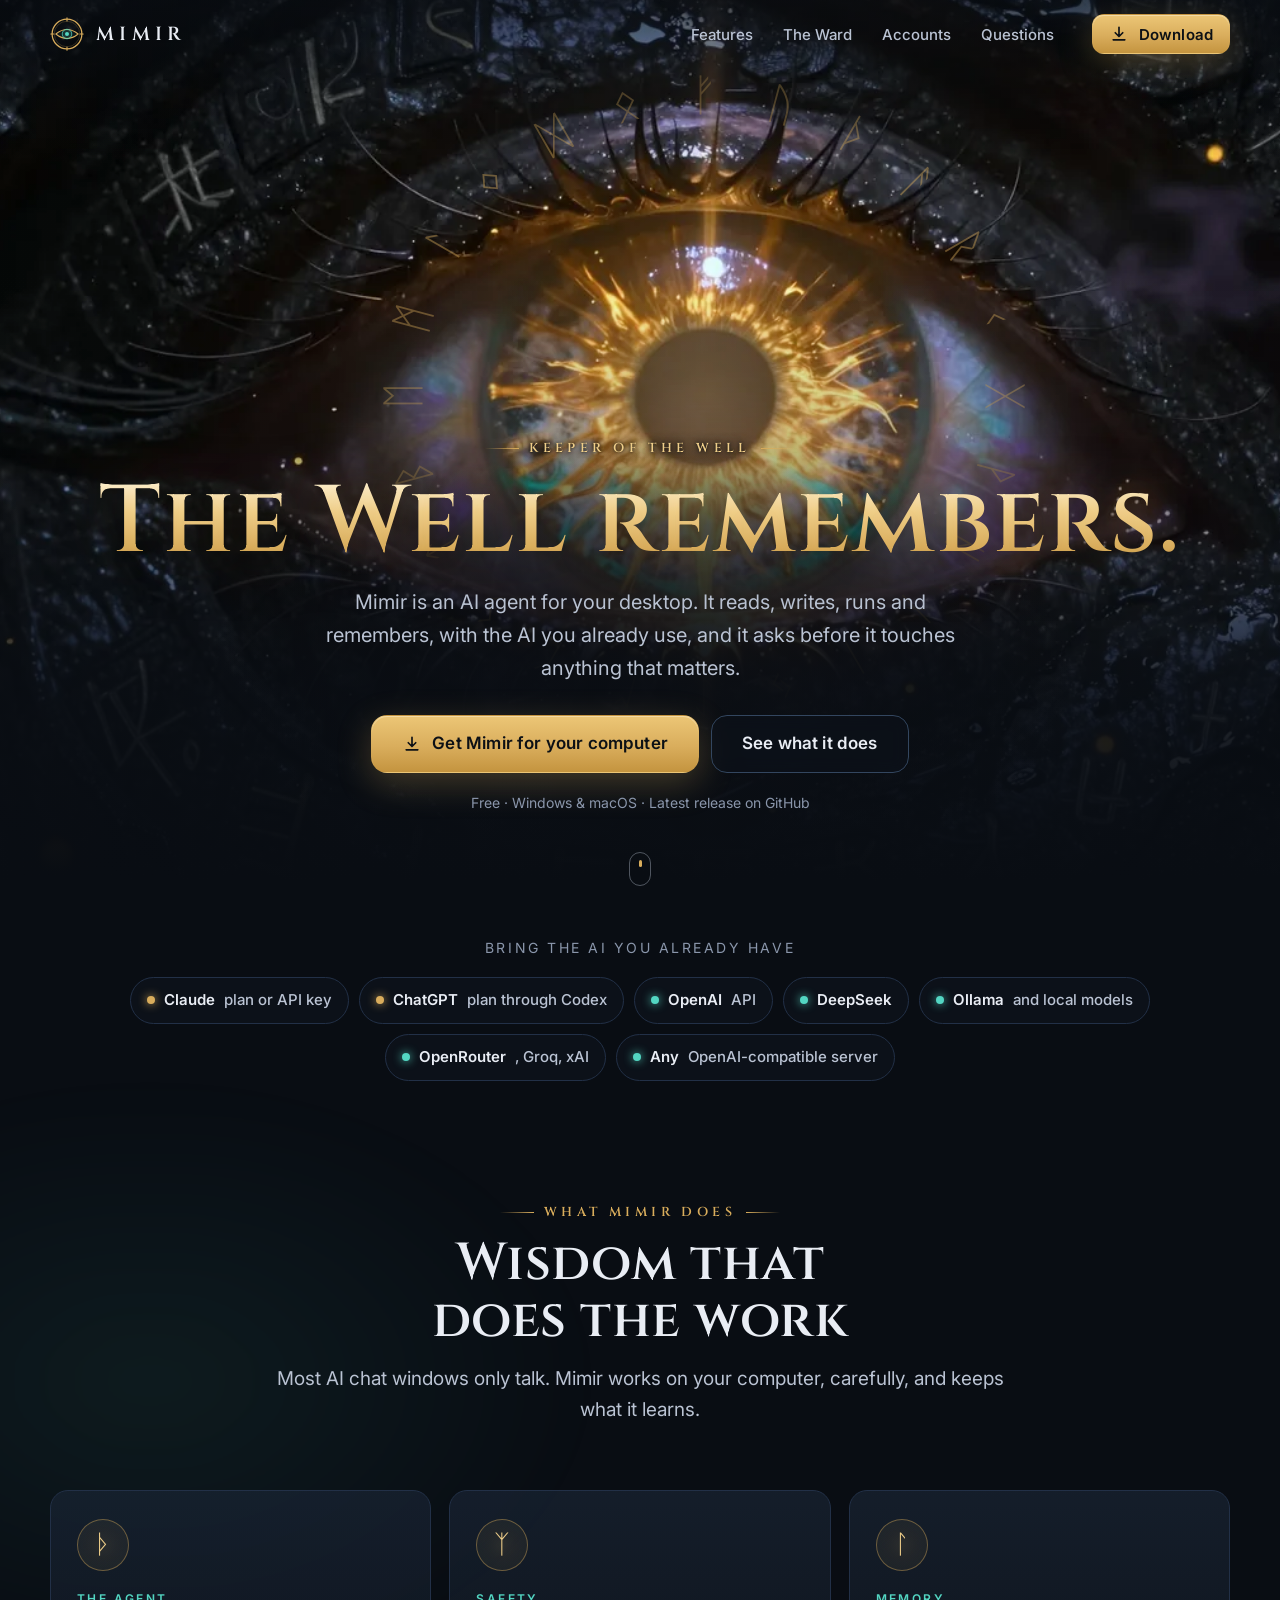
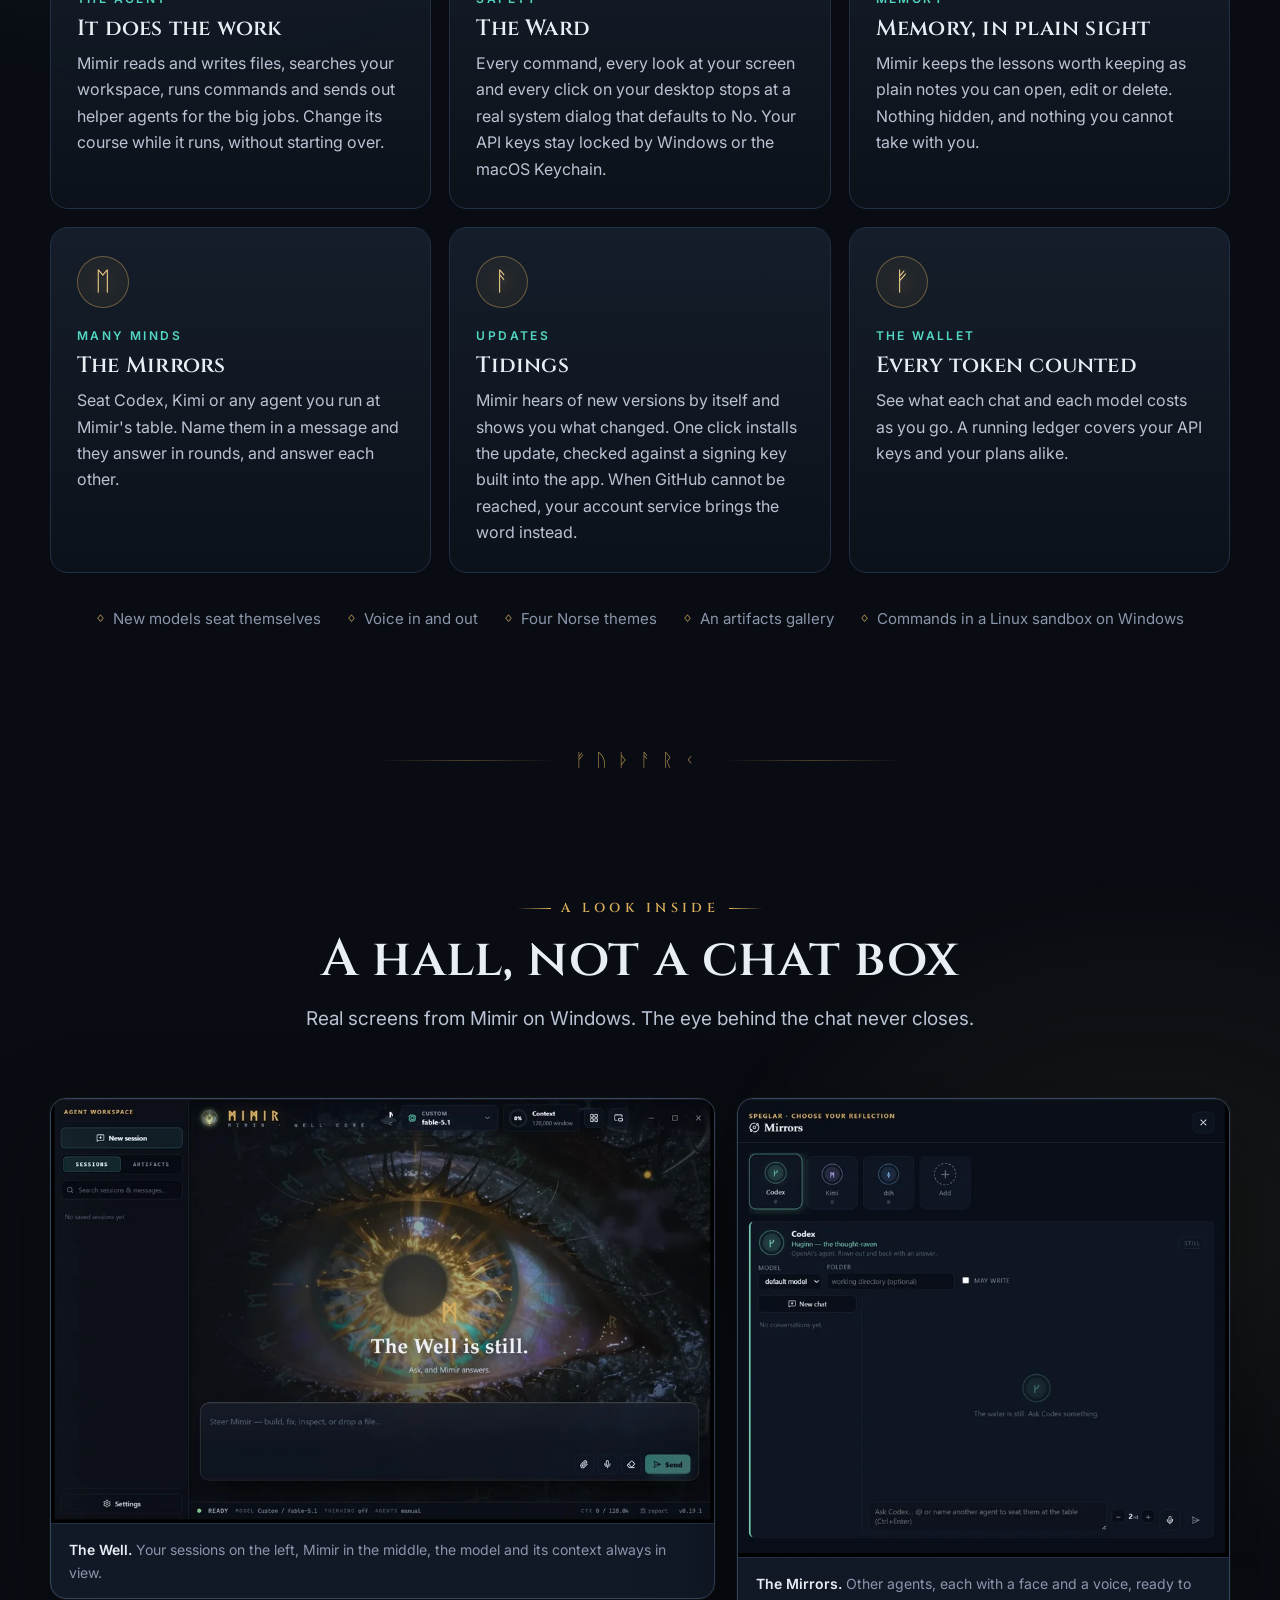
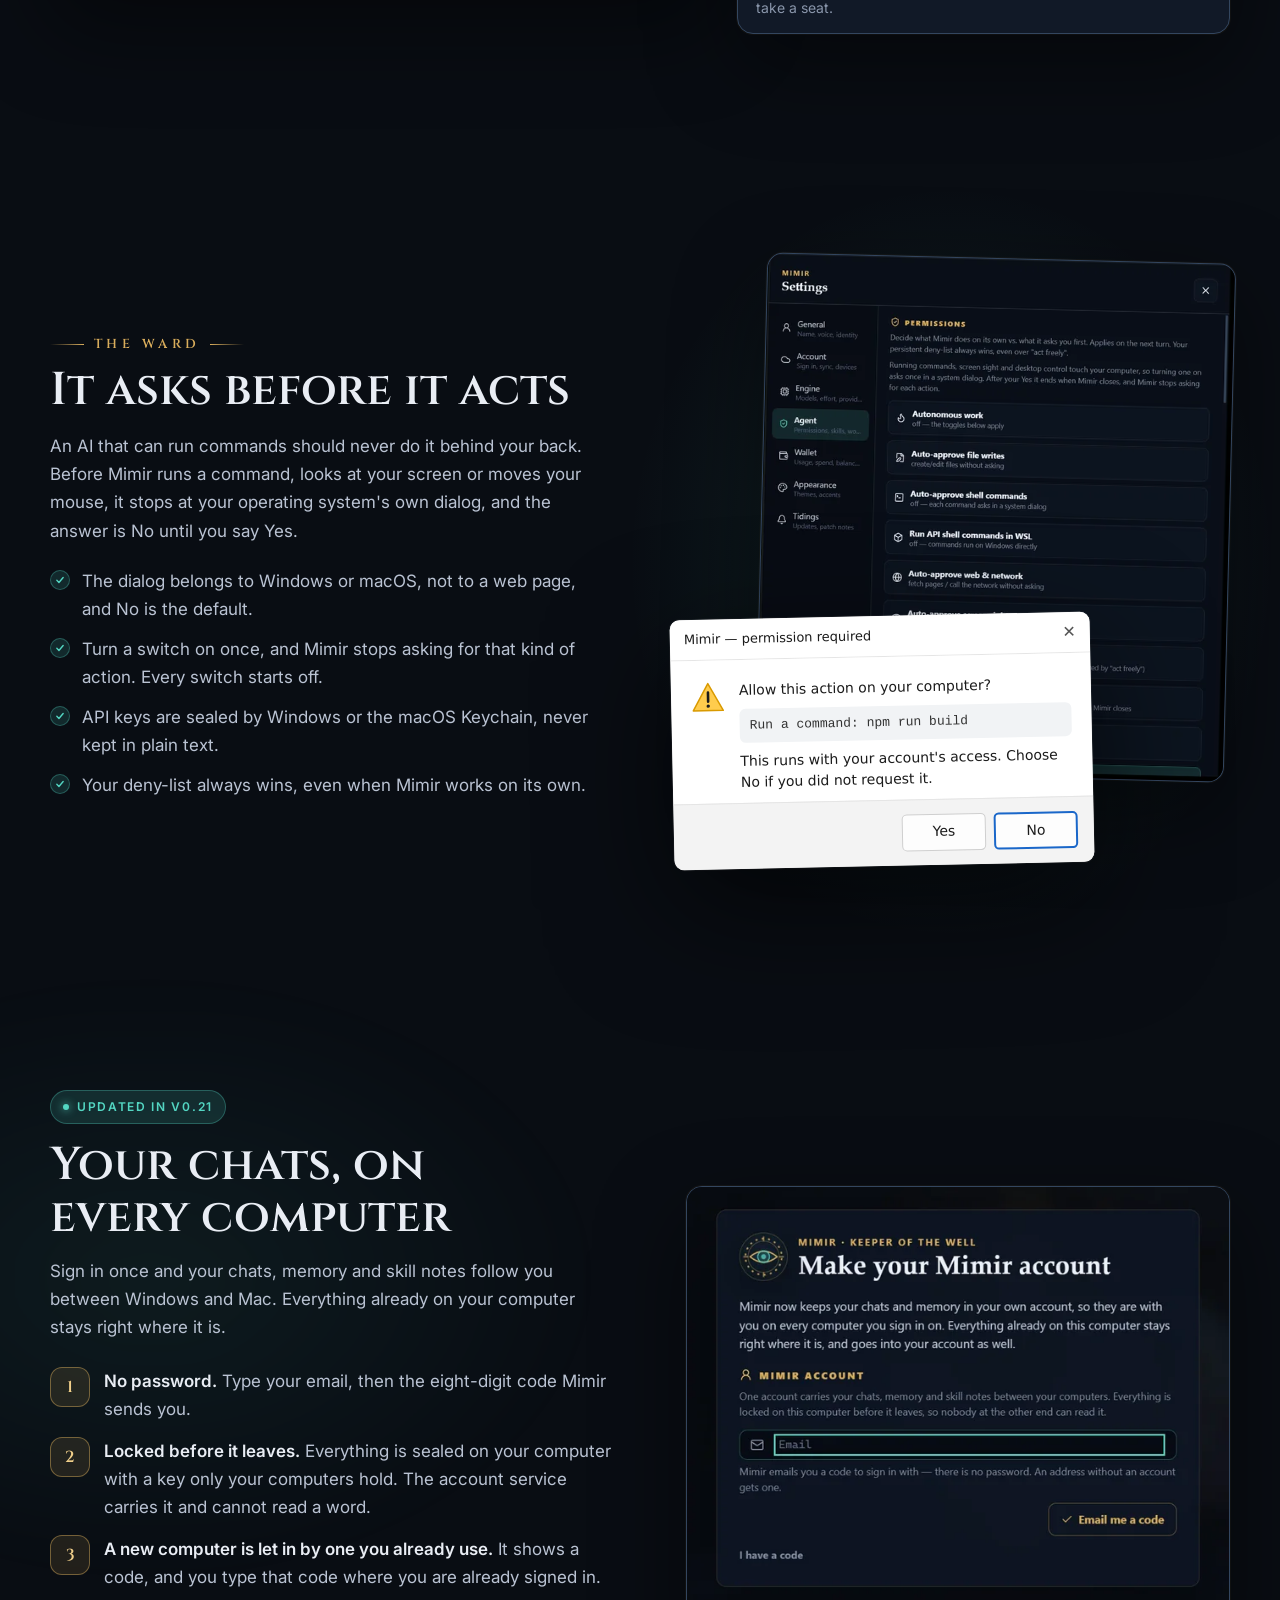
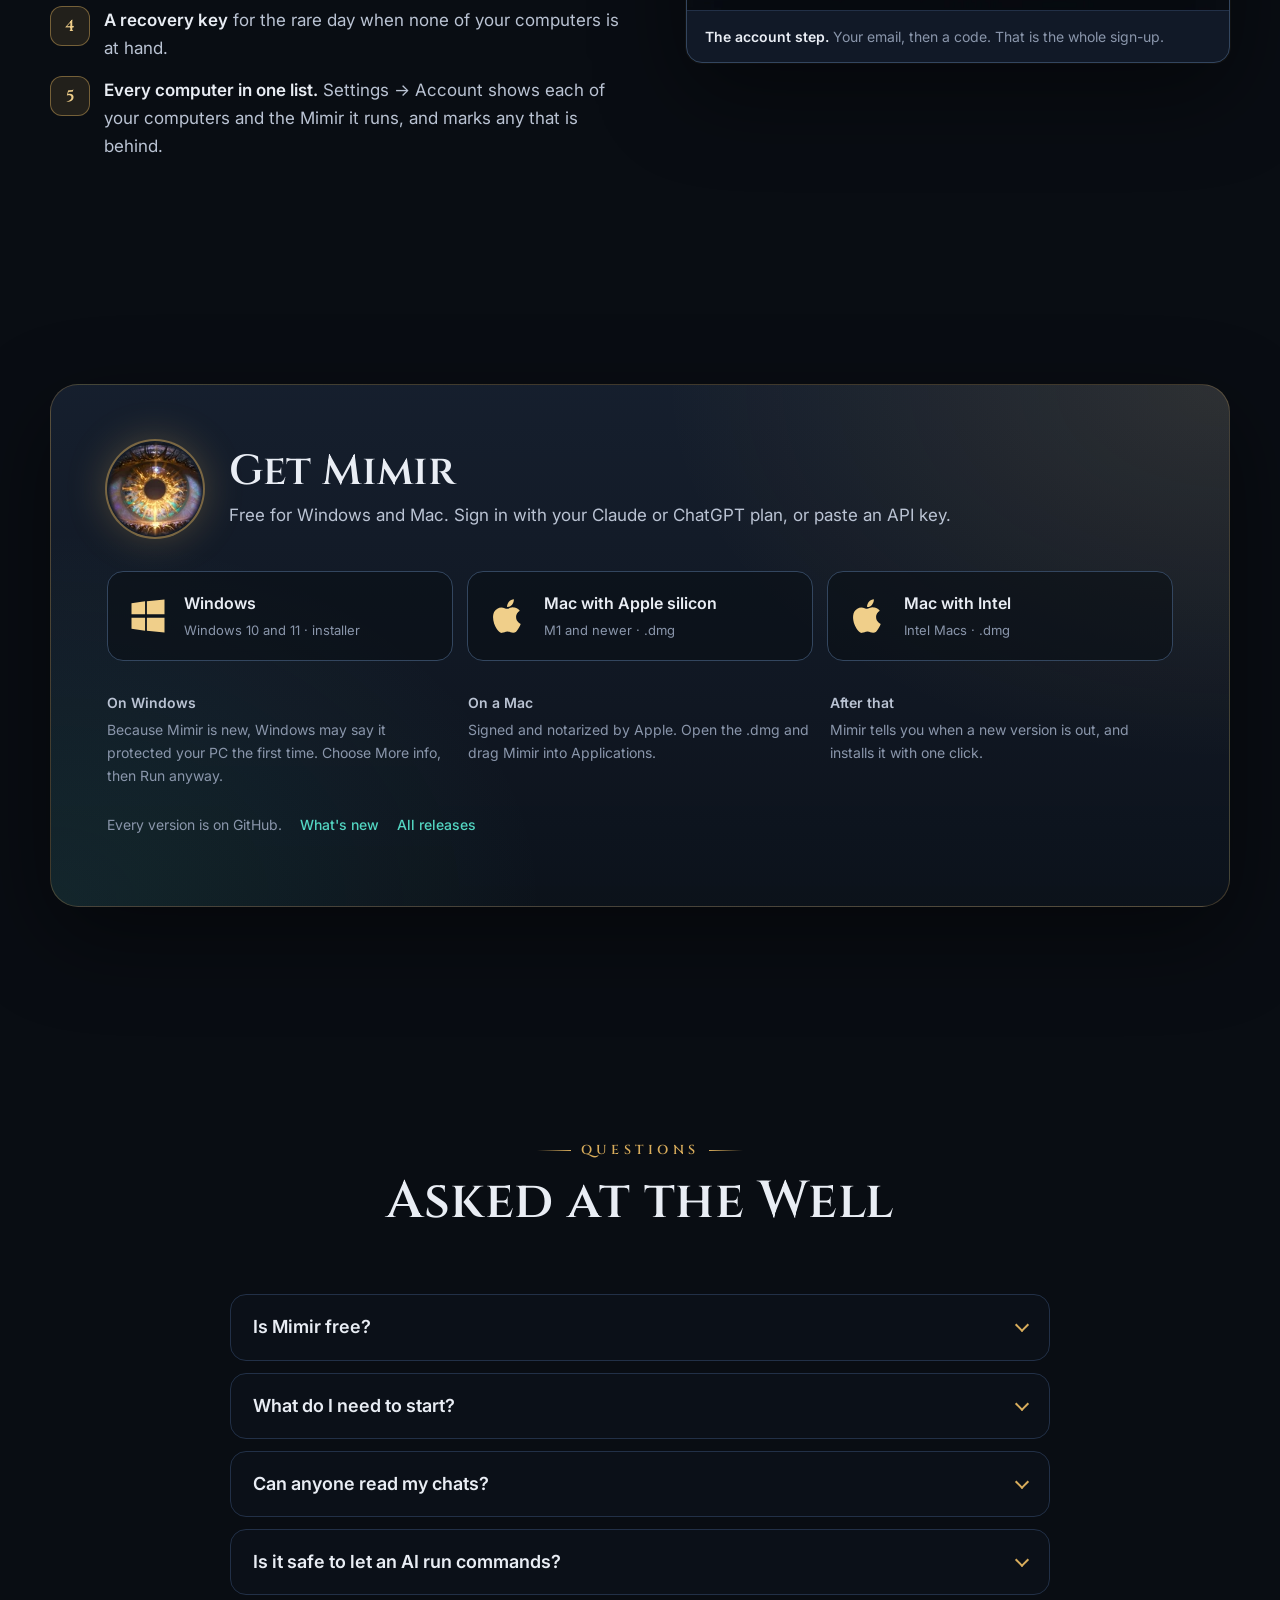
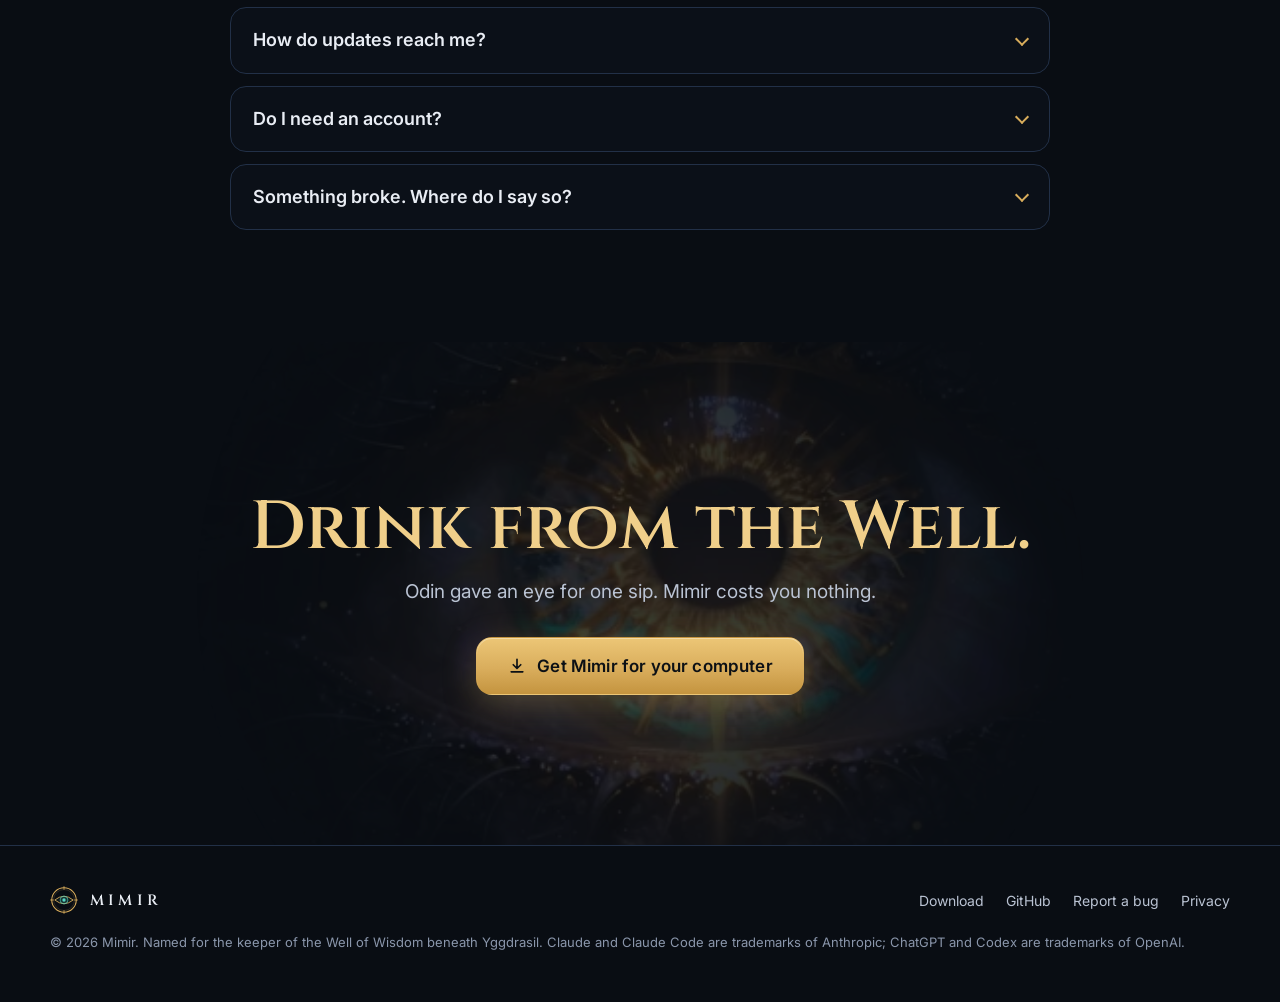
==== commit e3bd2c5a: "Load the download section's eye lazily, as WebP The 96px eye beside "Get Mimir" was a 147 KB PNG fet" ====
--- a/index.html
+++ b/index.html
@@ -249,7 +249,10 @@
       <div class="wrap">
         <div class="download-panel reveal">
           <div class="download-top">
-            <img src="/assets/img/eye-256.png" width="96" height="96" alt="">
+            <picture>
+              <source type="image/webp" srcset="/assets/img/eye-128.webp 1x, /assets/img/eye-256.webp 2x">
+              <img src="/assets/img/eye-256.png" width="96" height="96" loading="lazy" decoding="async" alt="">
+            </picture>
             <div>
               <h2 id="download-title">Get Mimir</h2>
               <p>Free for Windows and Mac. Sign in with your Claude or ChatGPT plan, or paste an API key.</p>
--- a/assets/css/site.css
+++ b/assets/css/site.css
@@ -183,7 +183,8 @@
   width: min(1100px, 130%); height: 118%;
   background: radial-gradient(50% 52% at 50% 60%, rgba(9, 13, 19, 0.8), rgba(9, 13, 19, 0.45) 55%, transparent 80%);
 }
-.hero .eyebrow { color: var(--gold-bright); text-shadow: 0 2px 14px rgba(0, 0, 0, 0.9); }
+/* A tight dark halo keeps the small gold words readable over the bright iris. */
+.hero .eyebrow { color: var(--gold-bright); text-shadow: 0 0 3px rgba(9, 13, 19, 0.9), 0 0 10px rgba(9, 13, 19, 0.9), 0 2px 14px rgba(0, 0, 0, 0.9); }
 .eyebrow {
   display: inline-flex; align-items: center; gap: 10px;
   font: 600 13px/1 var(--font-display); letter-spacing: 0.34em; text-transform: uppercase; color: var(--gold);
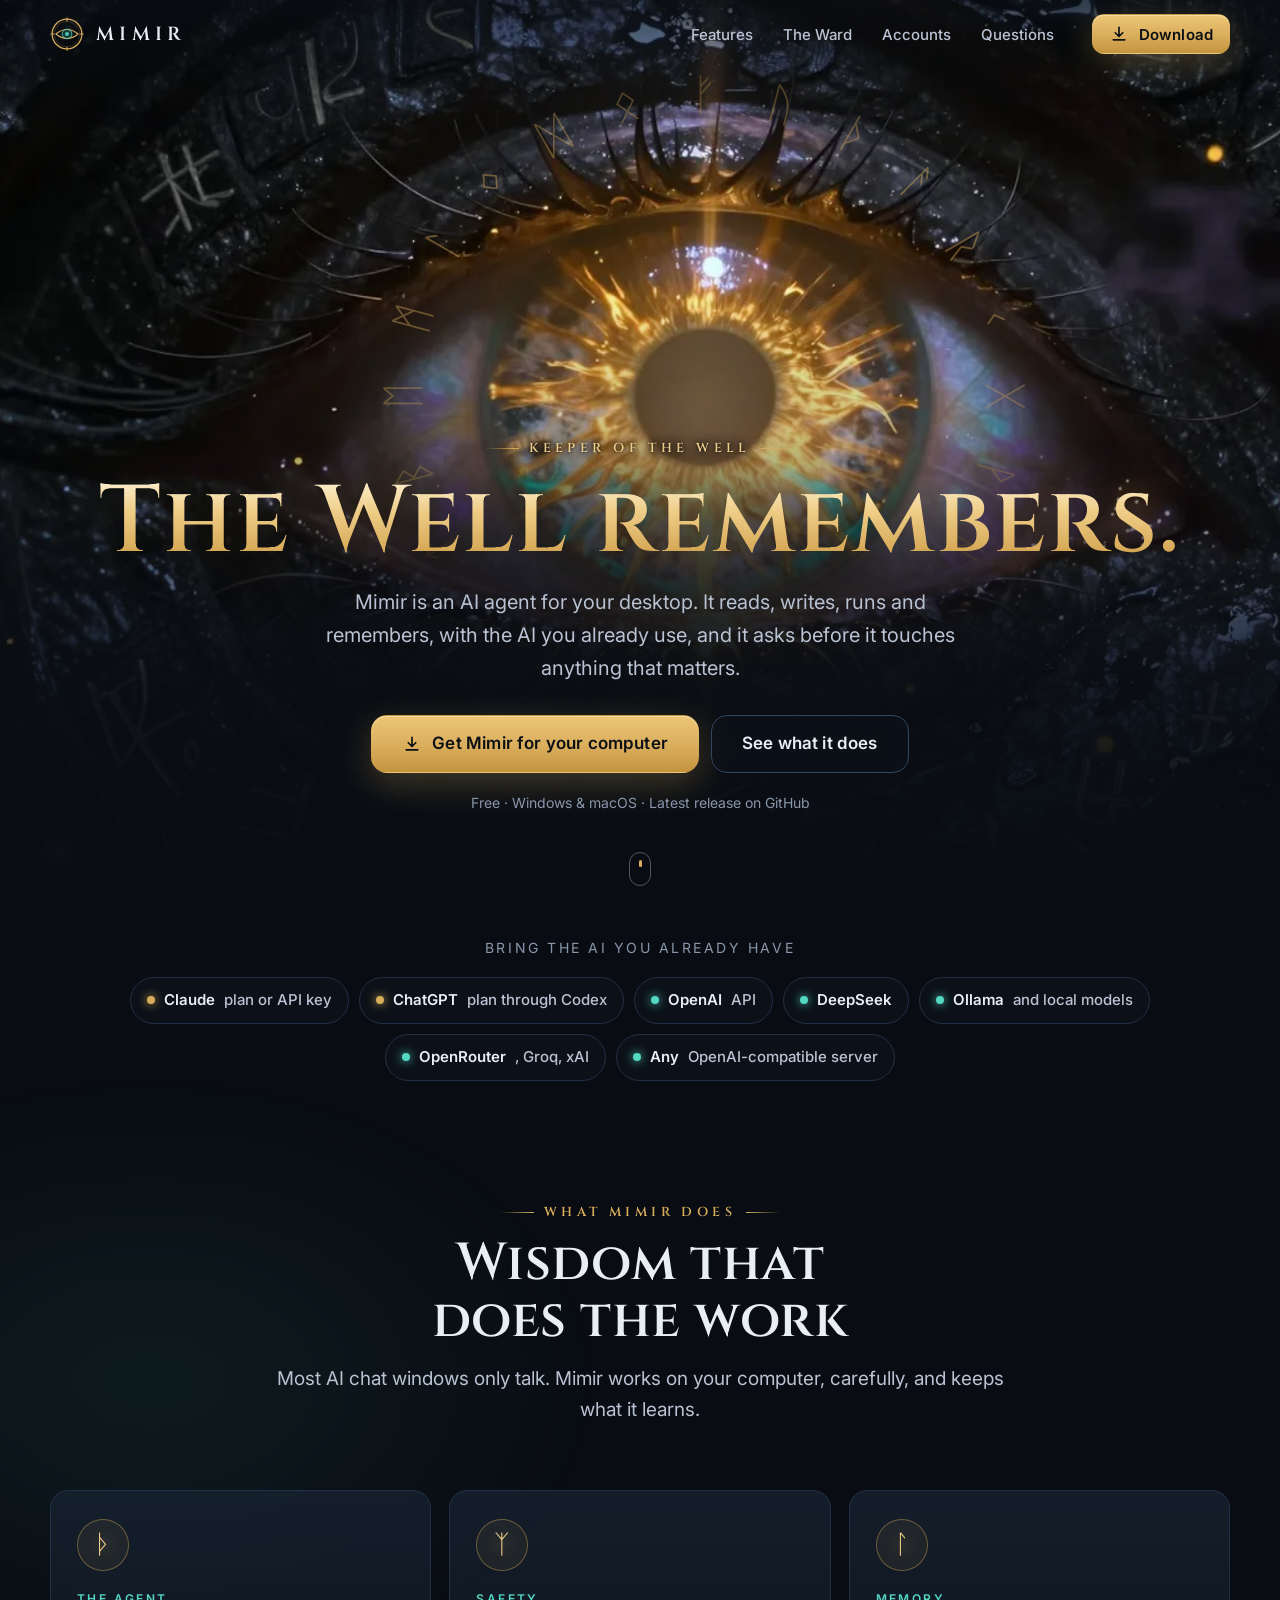
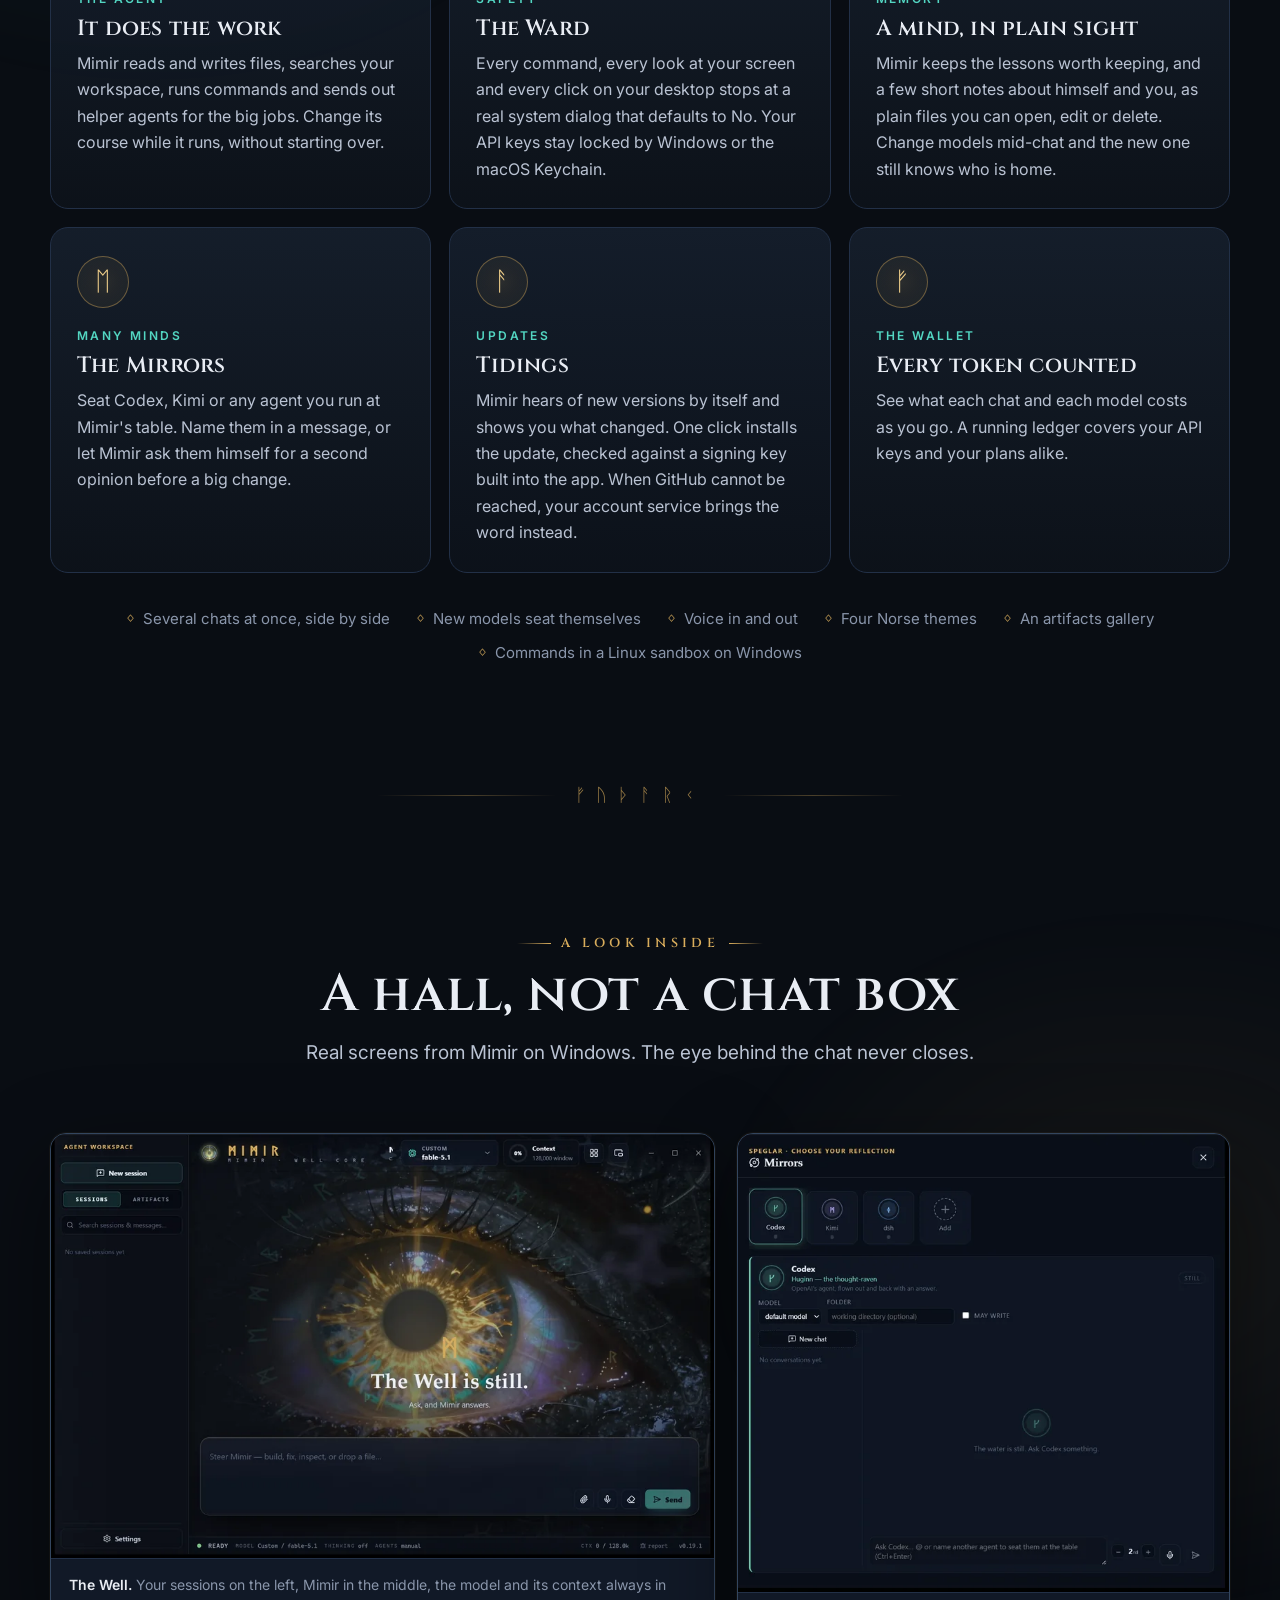
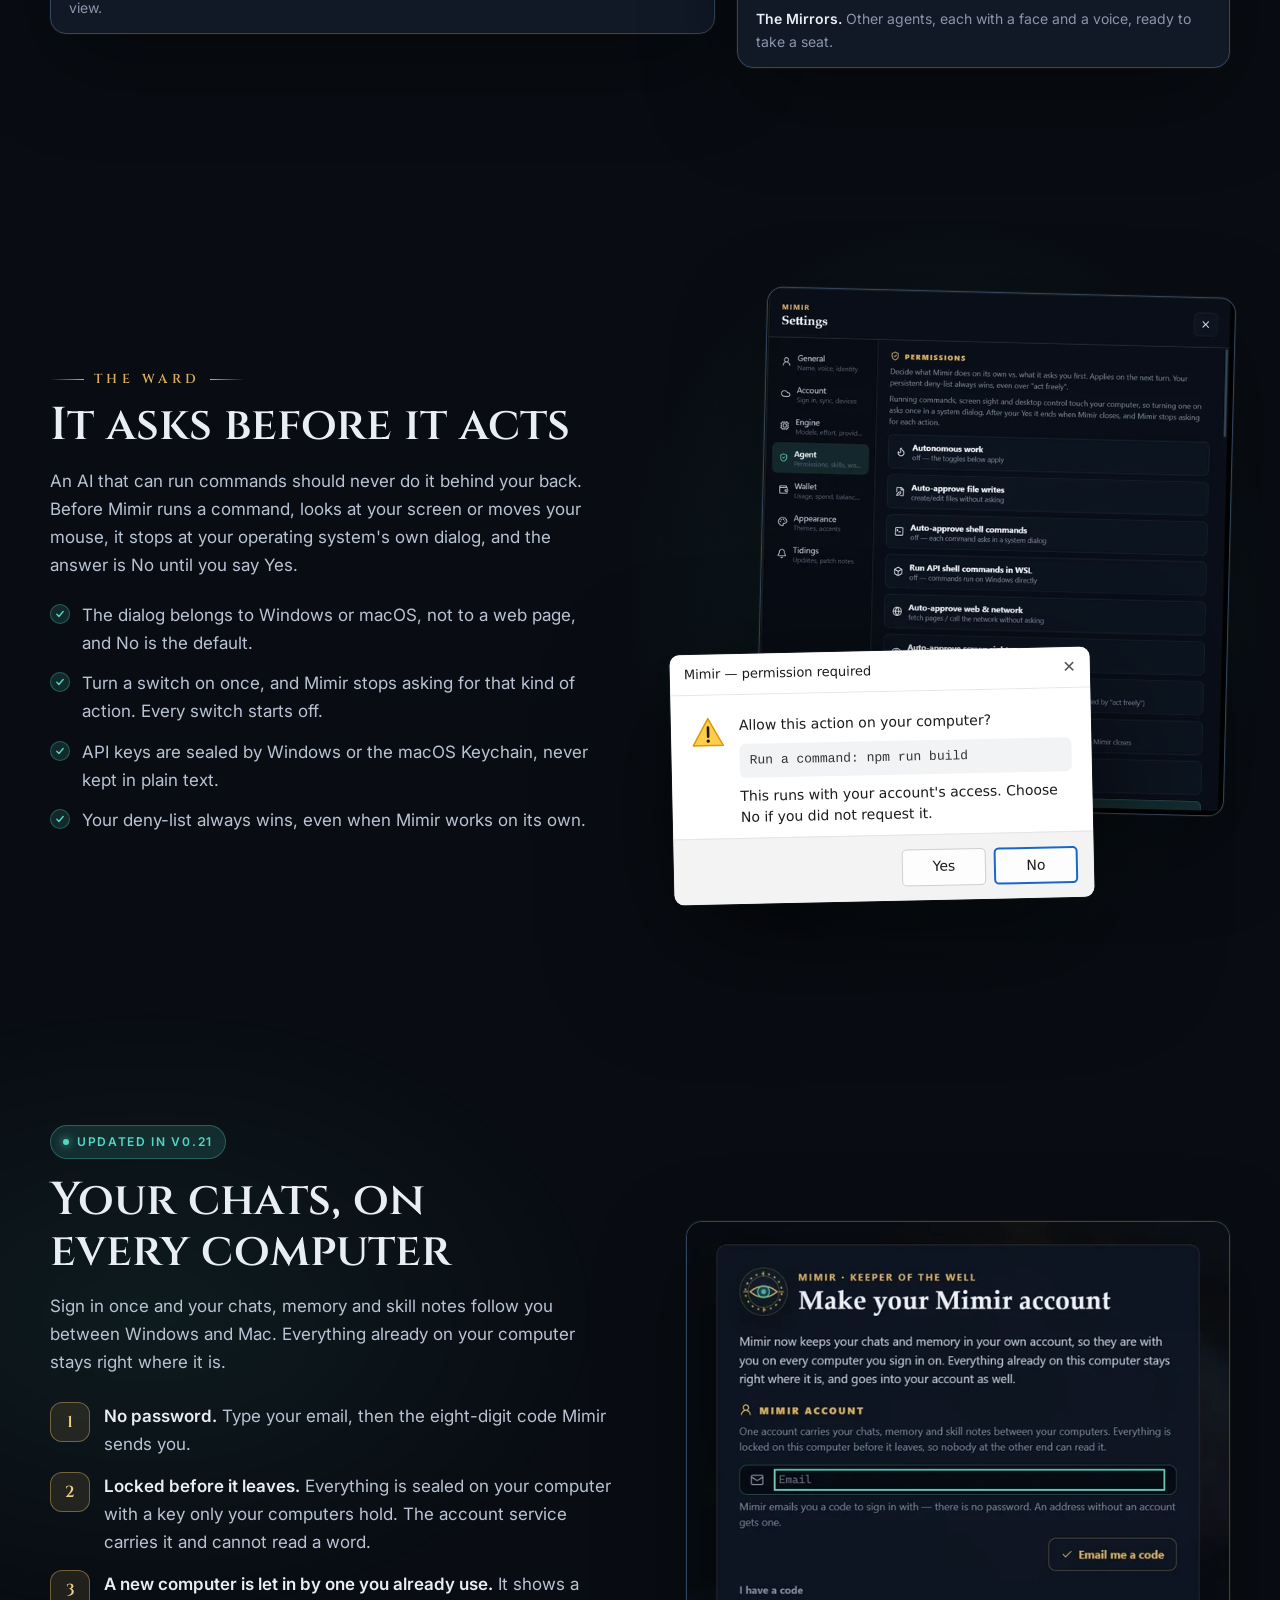
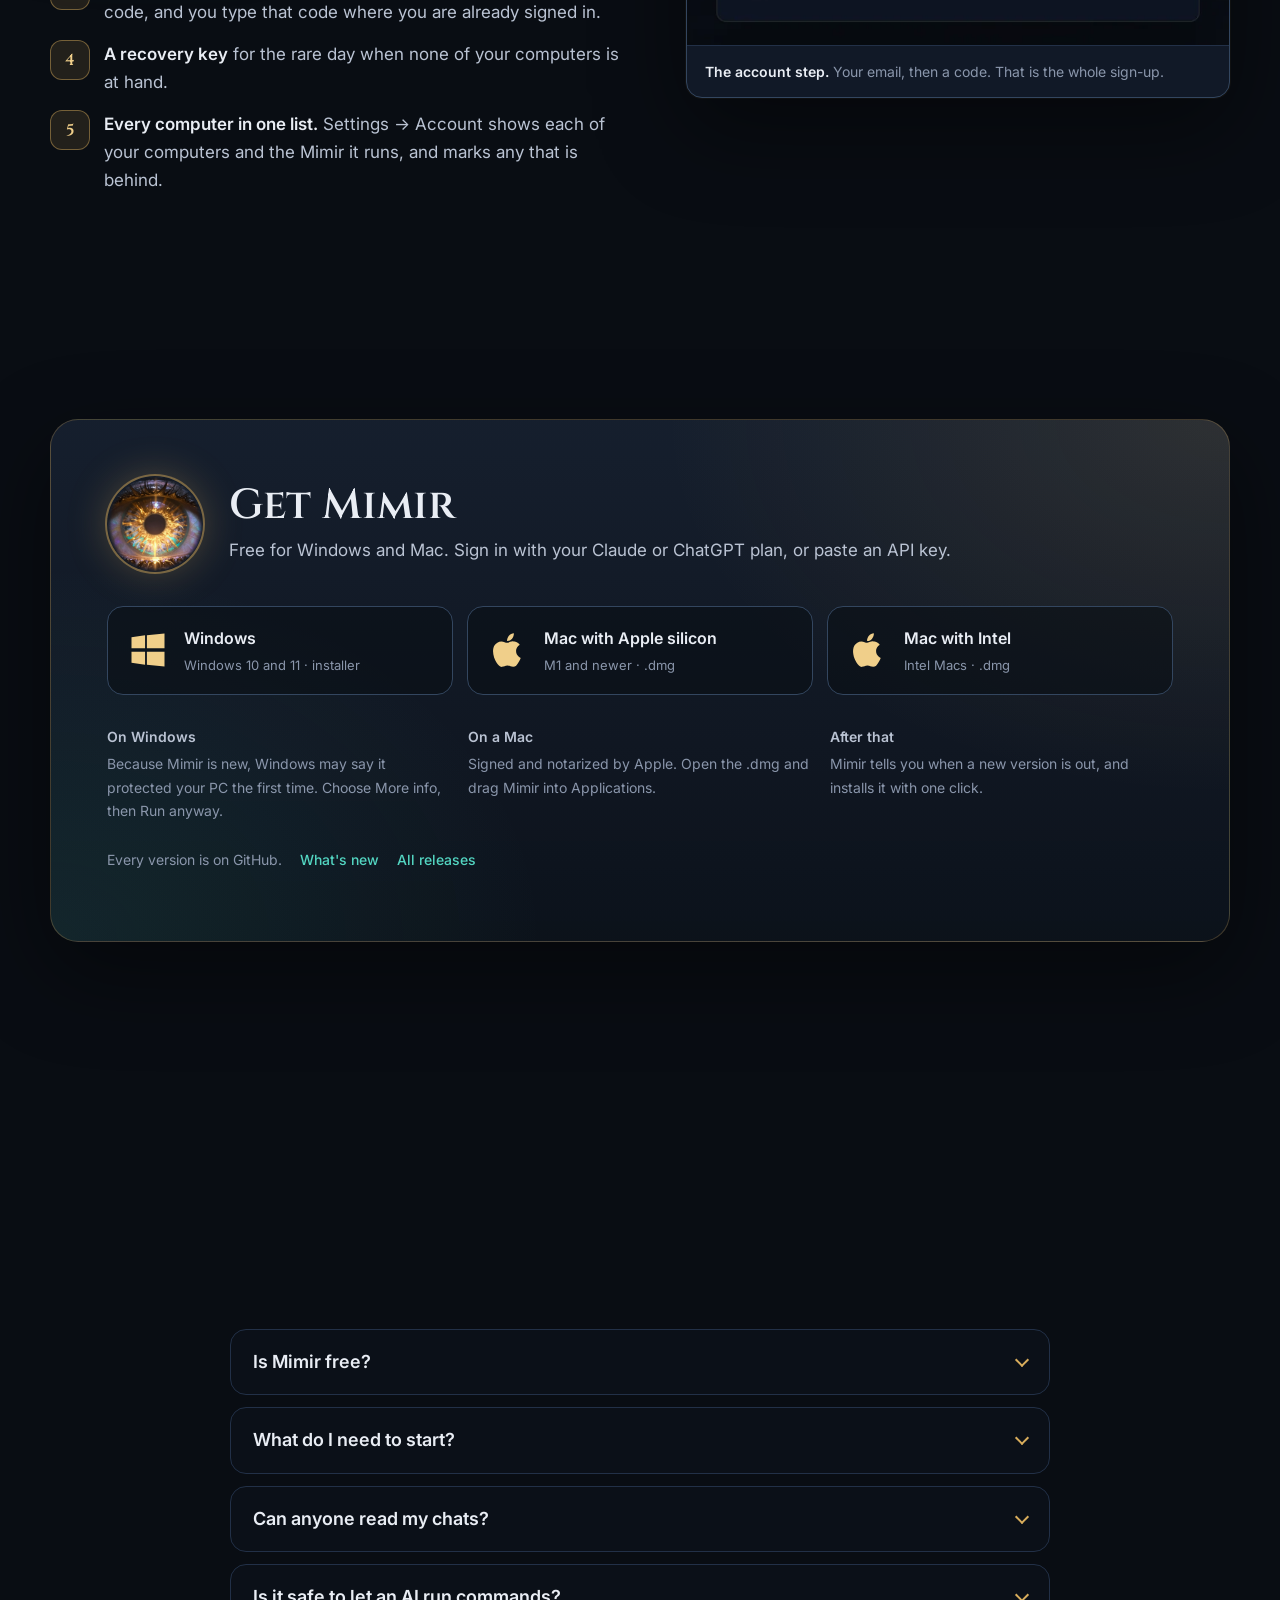
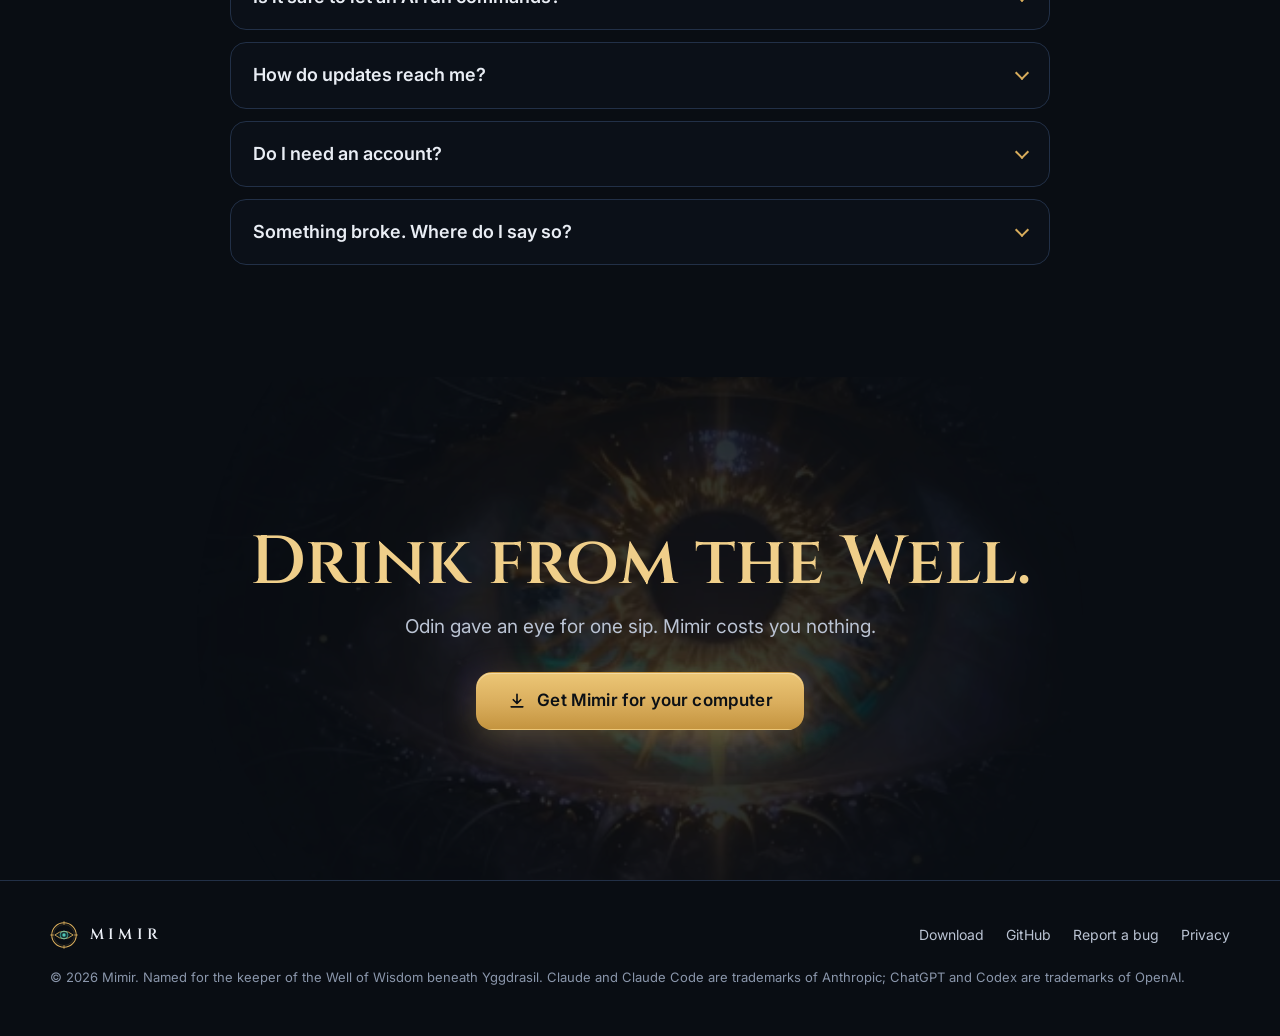
==== commit 8413eeb1: "Bring the site up to v0.25: the Mind, parallel chats, and the phone in the privacy page (#1) The pri" ====
--- a/index.html
+++ b/index.html
@@ -41,7 +41,7 @@
         <circle cx="32" cy="32" r="24" fill="none" stroke="#d9ad5c" stroke-width="0.8" stroke-opacity="0.5"/>
         <path d="M11 32 Q 32 15 53 32 Q 32 49 11 32 Z" fill="#53d6c2" fill-opacity="0.06" stroke="#d9ad5c" stroke-width="2" stroke-linejoin="round"/>
         <circle cx="32" cy="32" r="9" fill="#53d6c2" fill-opacity="0.14" stroke="#53d6c2" stroke-width="1.6" stroke-opacity="0.9"/>
-        <circle class="logo-pupil" cx="32" cy="32" r="3.8" fill="#53d6c2"/>
+        <circle cx="32" cy="32" r="3.8" fill="#53d6c2"><animate attributeName="opacity" values="0.75;1;0.75" dur="3.2s" repeatCount="indefinite"/></circle>
         <path d="M32 1.5v6M32 56.5v6M1.5 32h6M56.5 32h6" fill="none" stroke="#d9ad5c" stroke-width="2" stroke-linecap="round"/>
       </symbol>
       <symbol id="i-windows" viewBox="0 0 24 24"><path fill="currentColor" d="M3 5.1 10.4 4v7.1H3V5.1Zm0 13.8V12.9h7.4V20L3 18.9Zm8.4 1.2v-7.2H21V21l-9.6-.9Zm0-9V3.9L21 3v8.1h-9.6Z"/></symbol>
@@ -134,14 +134,14 @@
           <article class="card reveal d2">
             <div class="rune" aria-hidden="true">ᛚ</div>
             <span class="kicker">Memory</span>
-            <h3>Memory, in plain sight</h3>
-            <p>Mimir keeps the lessons worth keeping as plain notes you can open, edit or delete. Nothing hidden, and nothing you cannot take with you.</p>
+            <h3>A mind, in plain sight</h3>
+            <p>Mimir keeps the lessons worth keeping, and a few short notes about himself and you, as plain files you can open, edit or delete. Change models mid-chat and the new one still knows who is home.</p>
           </article>
           <article class="card reveal">
             <div class="rune" aria-hidden="true">ᛖ</div>
             <span class="kicker">Many minds</span>
             <h3>The Mirrors</h3>
-            <p>Seat Codex, Kimi or any agent you run at Mimir's table. Name them in a message and they answer in rounds, and answer each other.</p>
+            <p>Seat Codex, Kimi or any agent you run at Mimir's table. Name them in a message, or let Mimir ask them himself for a second opinion before a big change.</p>
           </article>
           <article class="card reveal d1">
             <div class="rune" aria-hidden="true">ᚨ</div>
@@ -158,6 +158,7 @@
         </div>
 
         <ul class="extras reveal" aria-label="And more">
+          <li>Several chats at once, side by side</li>
           <li>New models seat themselves</li>
           <li>Voice in and out</li>
           <li>Four Norse themes</li>
@@ -249,10 +250,7 @@
       <div class="wrap">
         <div class="download-panel reveal">
           <div class="download-top">
-            <picture>
-              <source type="image/webp" srcset="/assets/img/eye-128.webp 1x, /assets/img/eye-256.webp 2x">
-              <img src="/assets/img/eye-256.png" width="96" height="96" loading="lazy" decoding="async" alt="">
-            </picture>
+            <img src="/assets/img/eye-256.png" width="96" height="96" alt="">
             <div>
               <h2 id="download-title">Get Mimir</h2>
               <p>Free for Windows and Mac. Sign in with your Claude or ChatGPT plan, or paste an API key.</p>
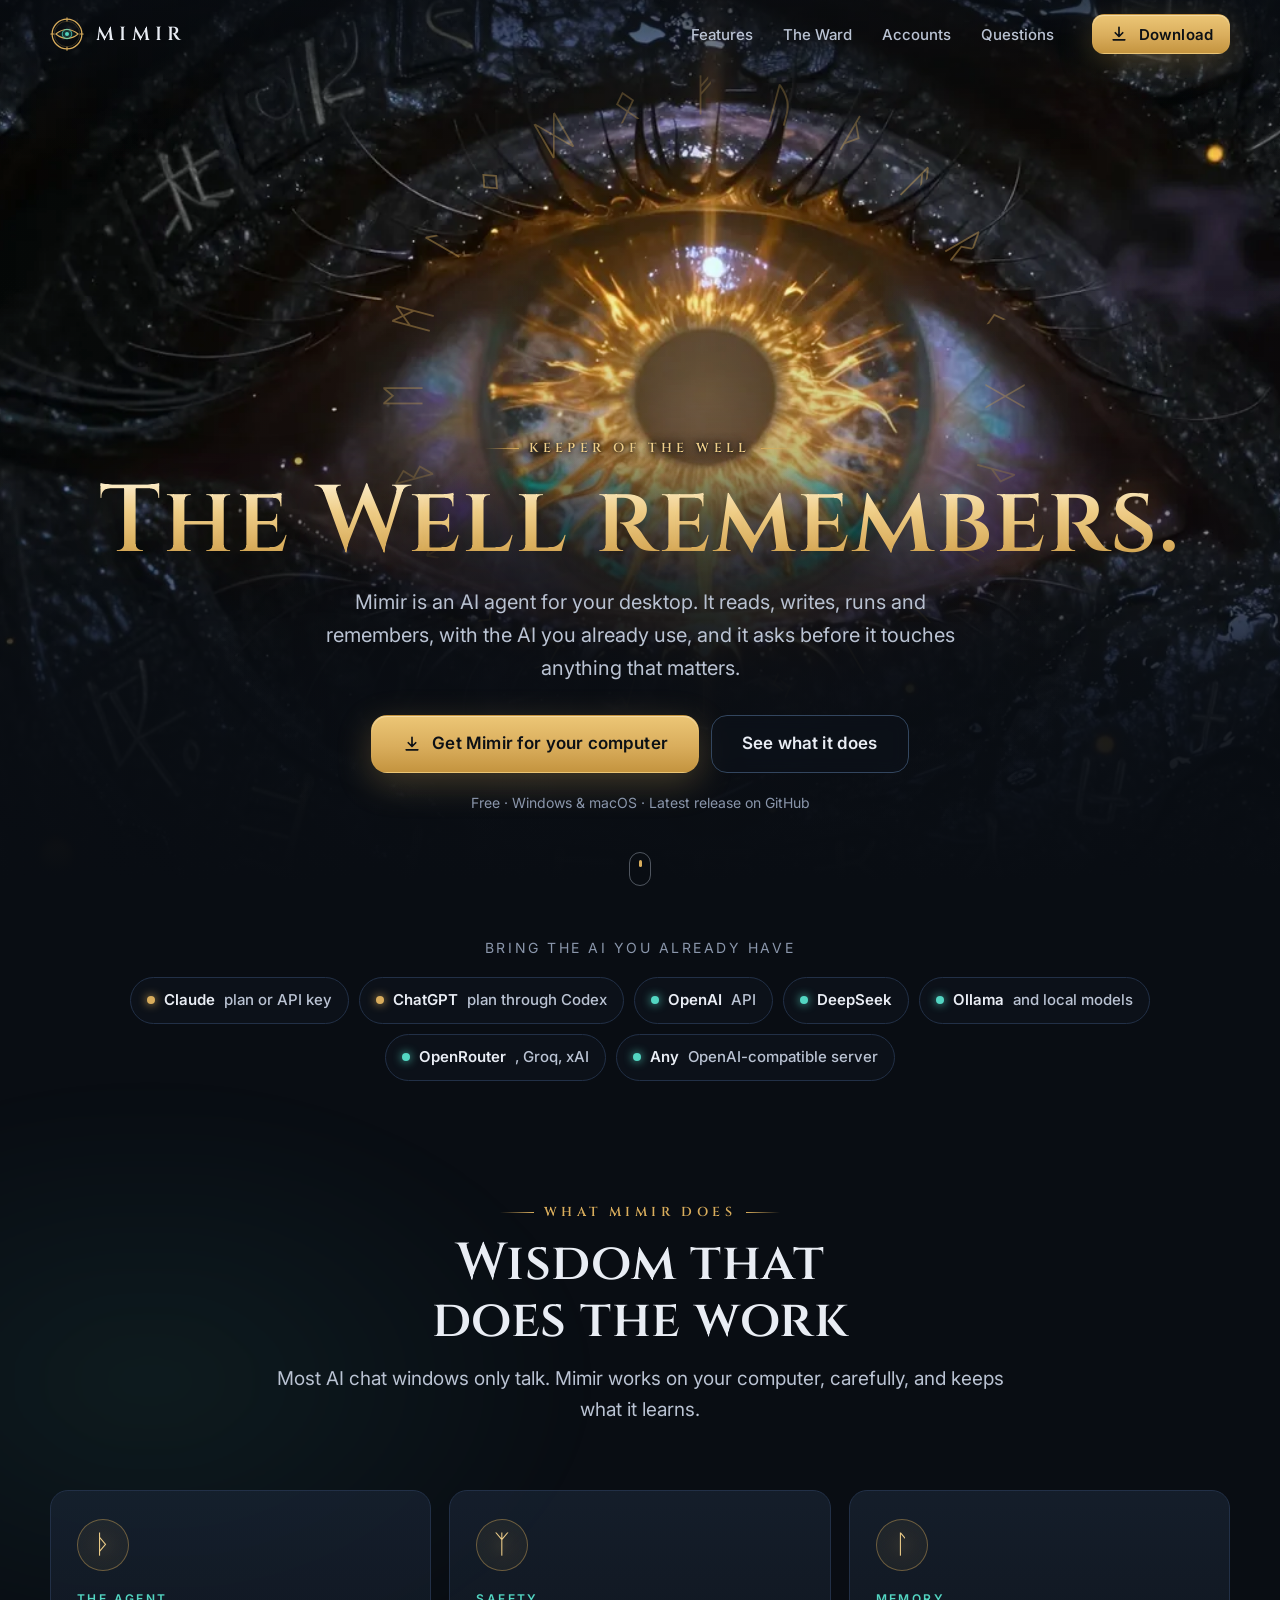
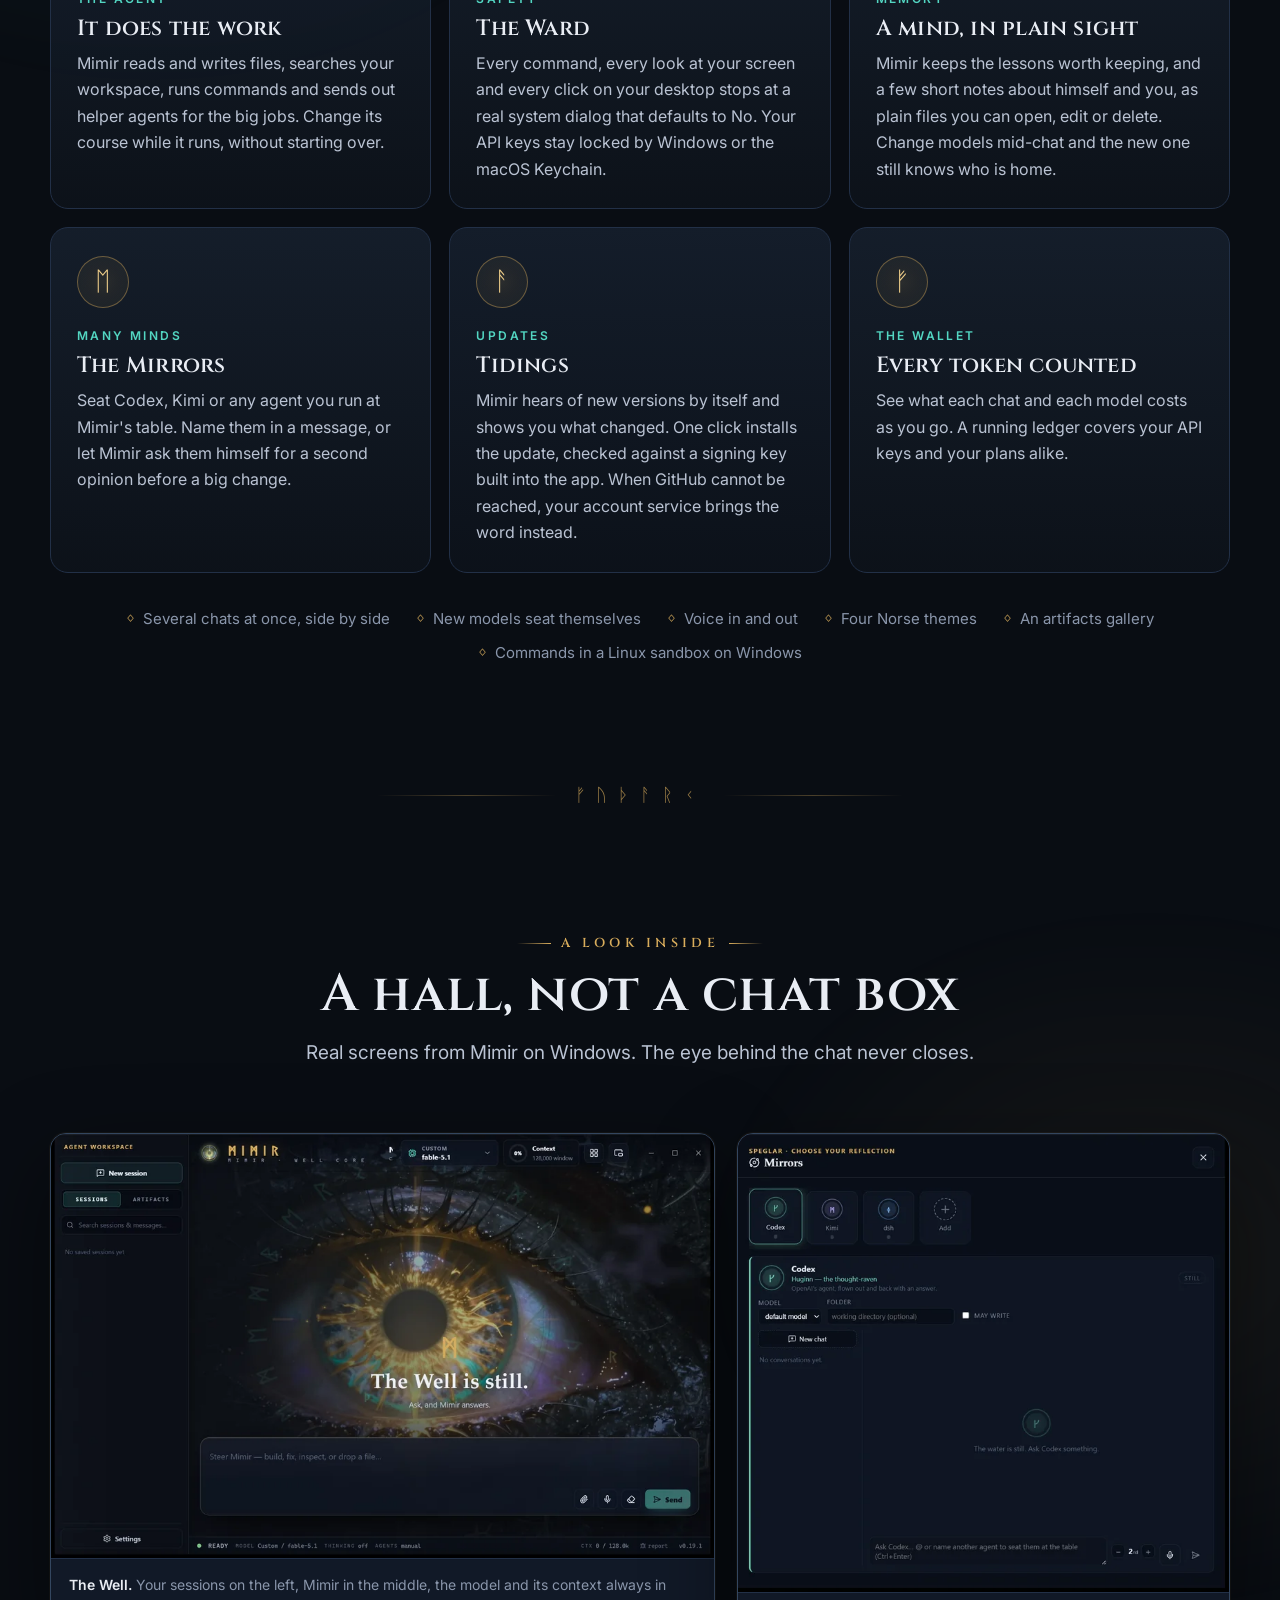
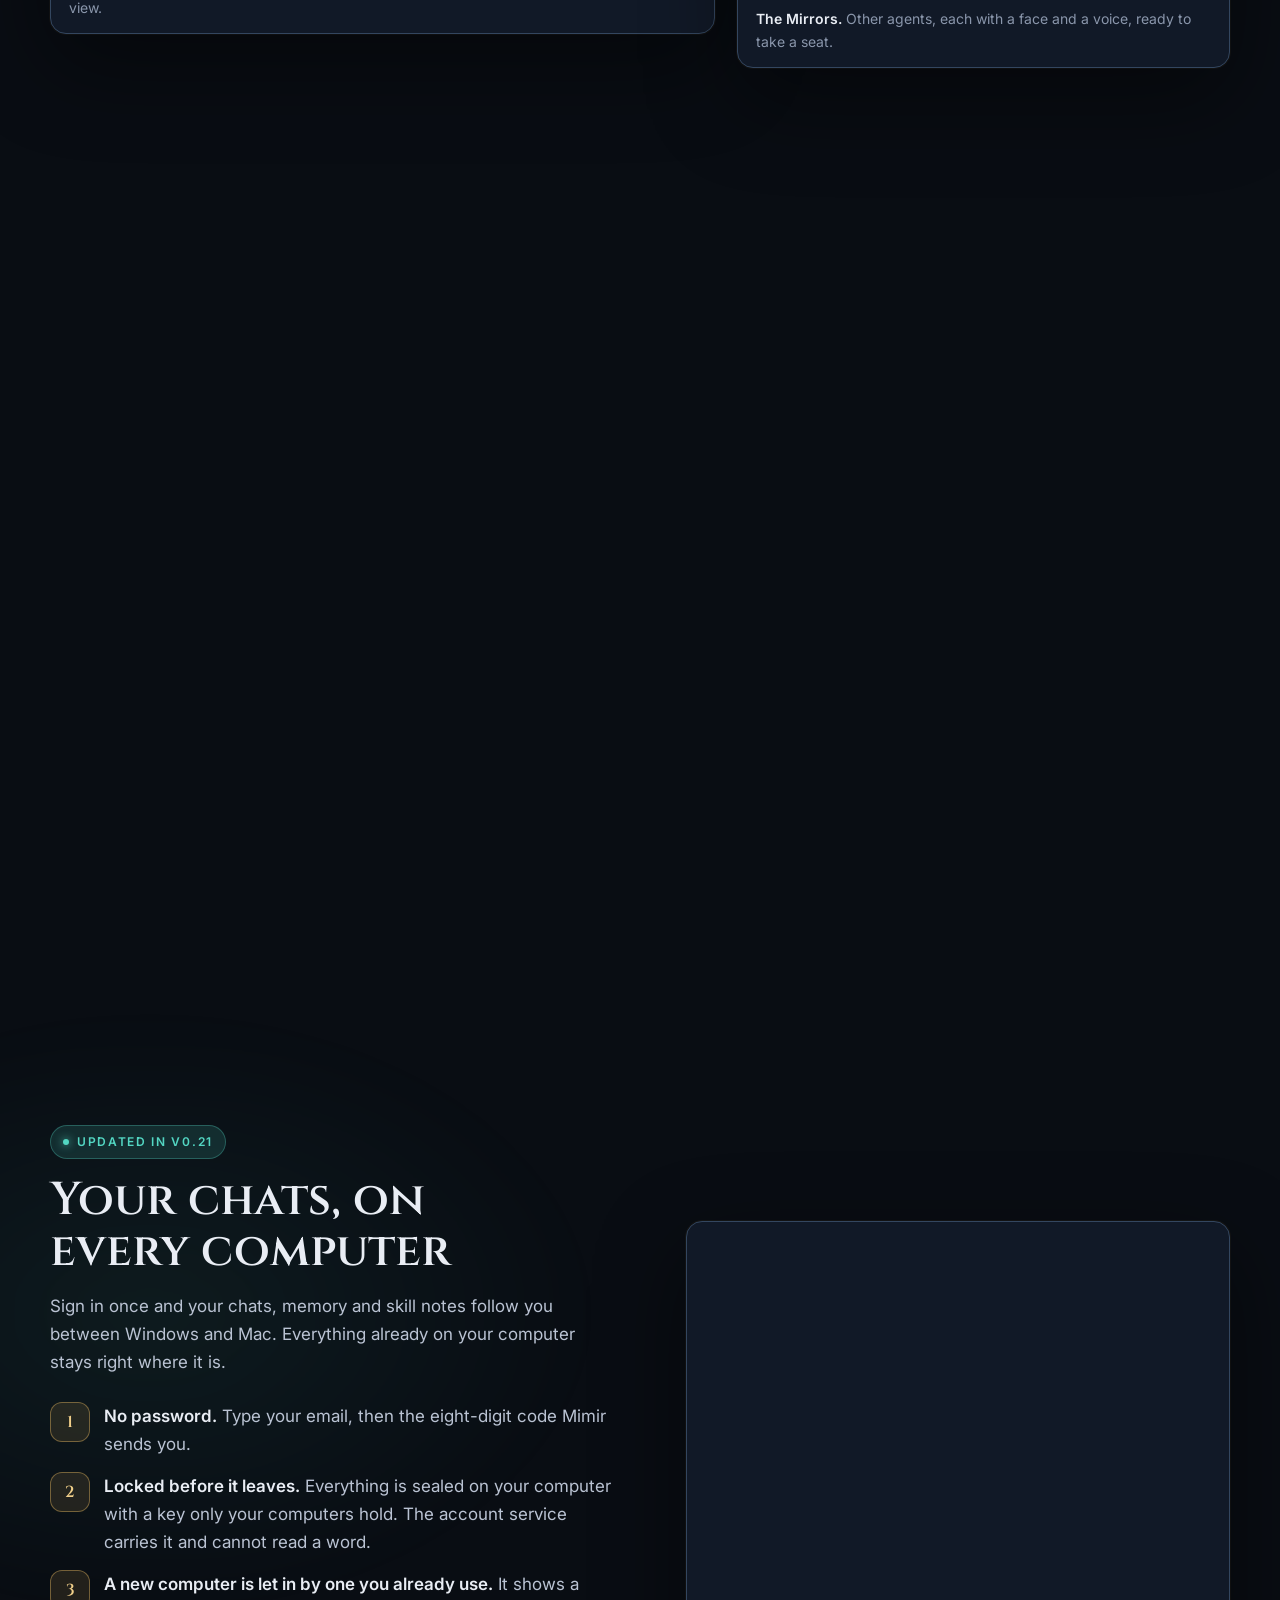
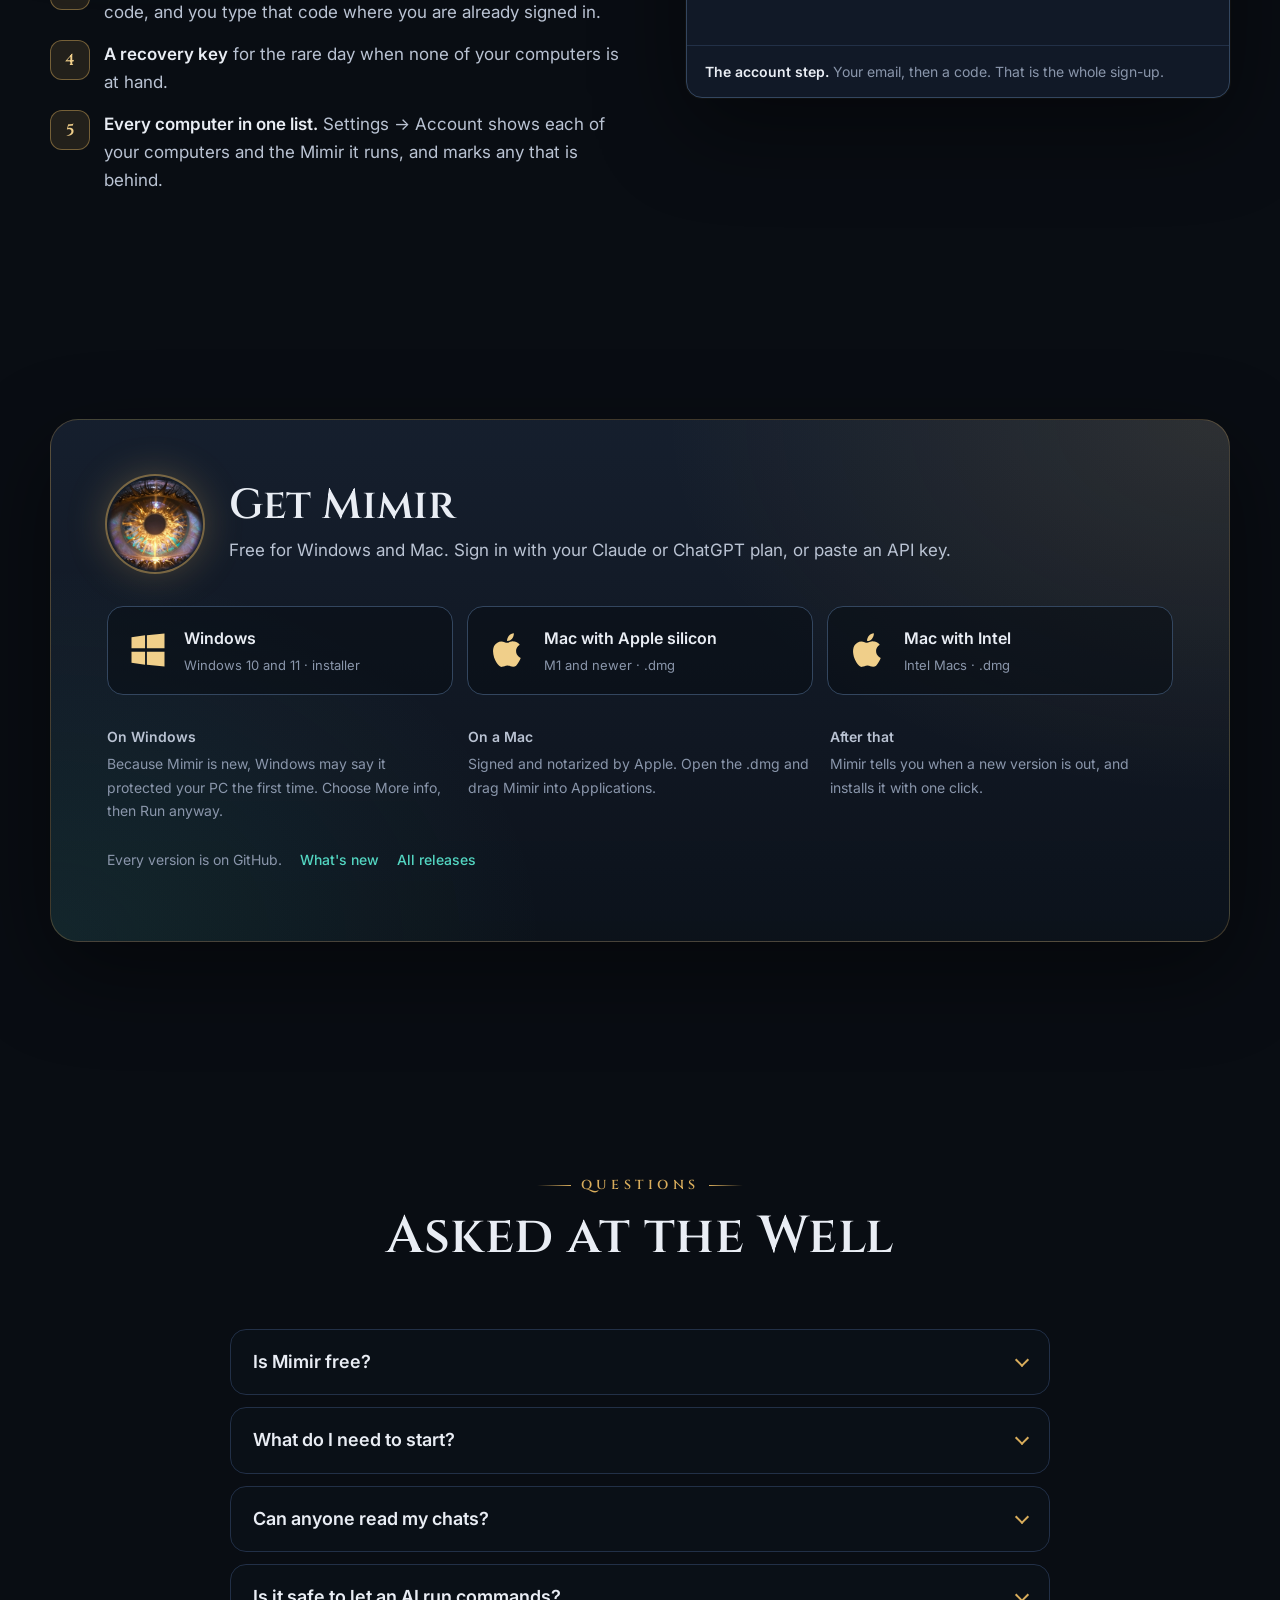
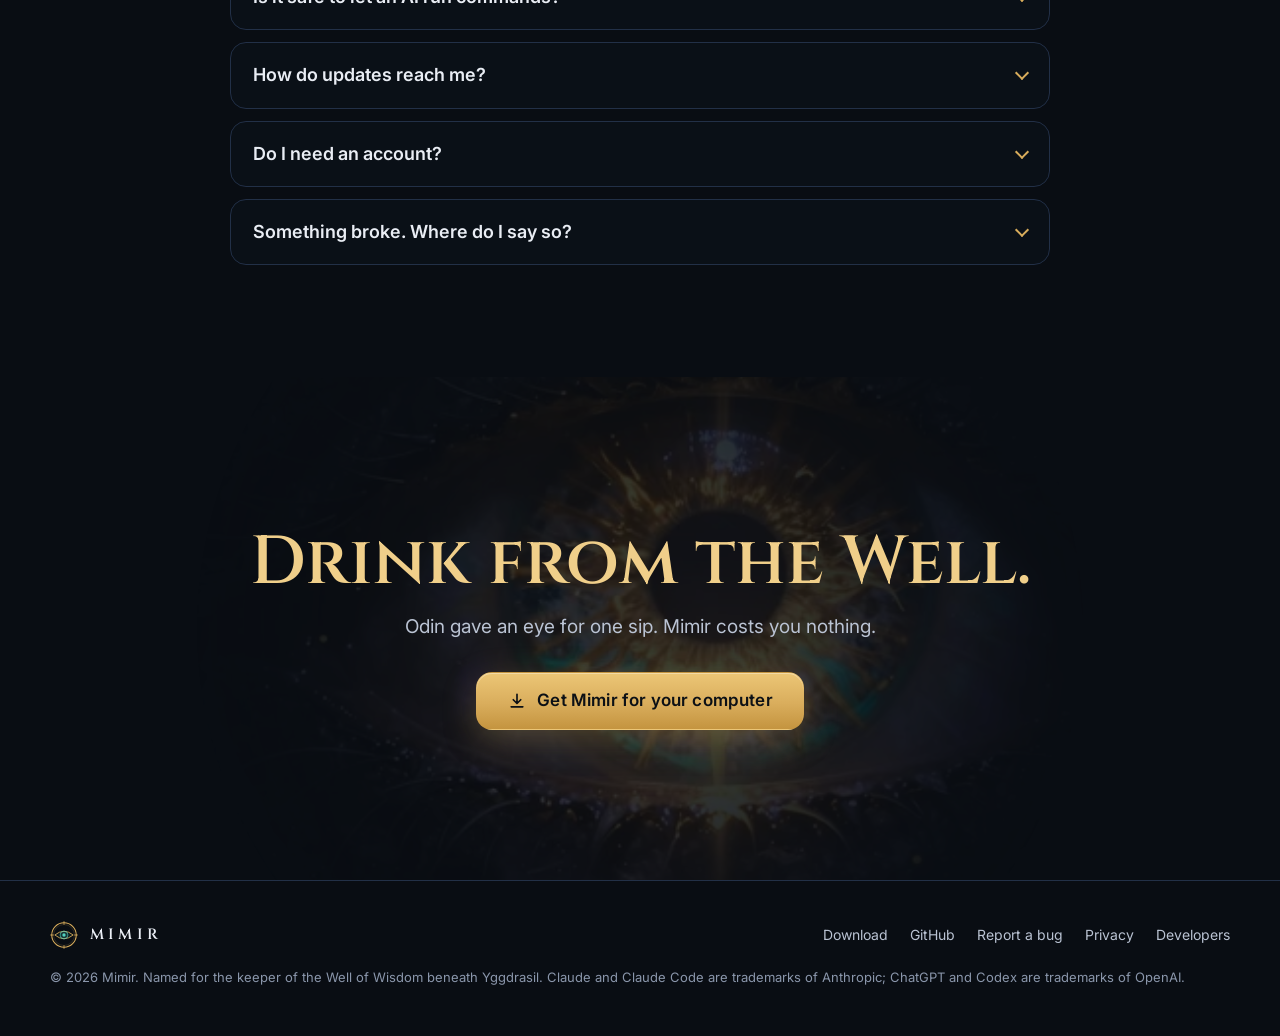
==== commit c9c17960: "Add the developer credits monitor at /developer/ Sign in with an emailed code (Supabase Auth, no new" ====
--- a/index.html
+++ b/index.html
@@ -365,6 +365,7 @@
           <li><a href="https://github.com/ZipEmUp-source/Mimir-releases">GitHub</a></li>
           <li><a href="https://github.com/ZipEmUp-source/Mimir-releases/issues">Report a bug</a></li>
           <li><a href="/privacy.html">Privacy</a></li>
+          <li><a href="/developer/" rel="nofollow">Developers</a></li>
         </ul>
       </div>
       <p class="fine">© <span data-year>2026</span> Mimir. Named for the keeper of the Well of Wisdom beneath Yggdrasil. Claude and Claude Code are trademarks of Anthropic; ChatGPT and Codex are trademarks of OpenAI.</p>
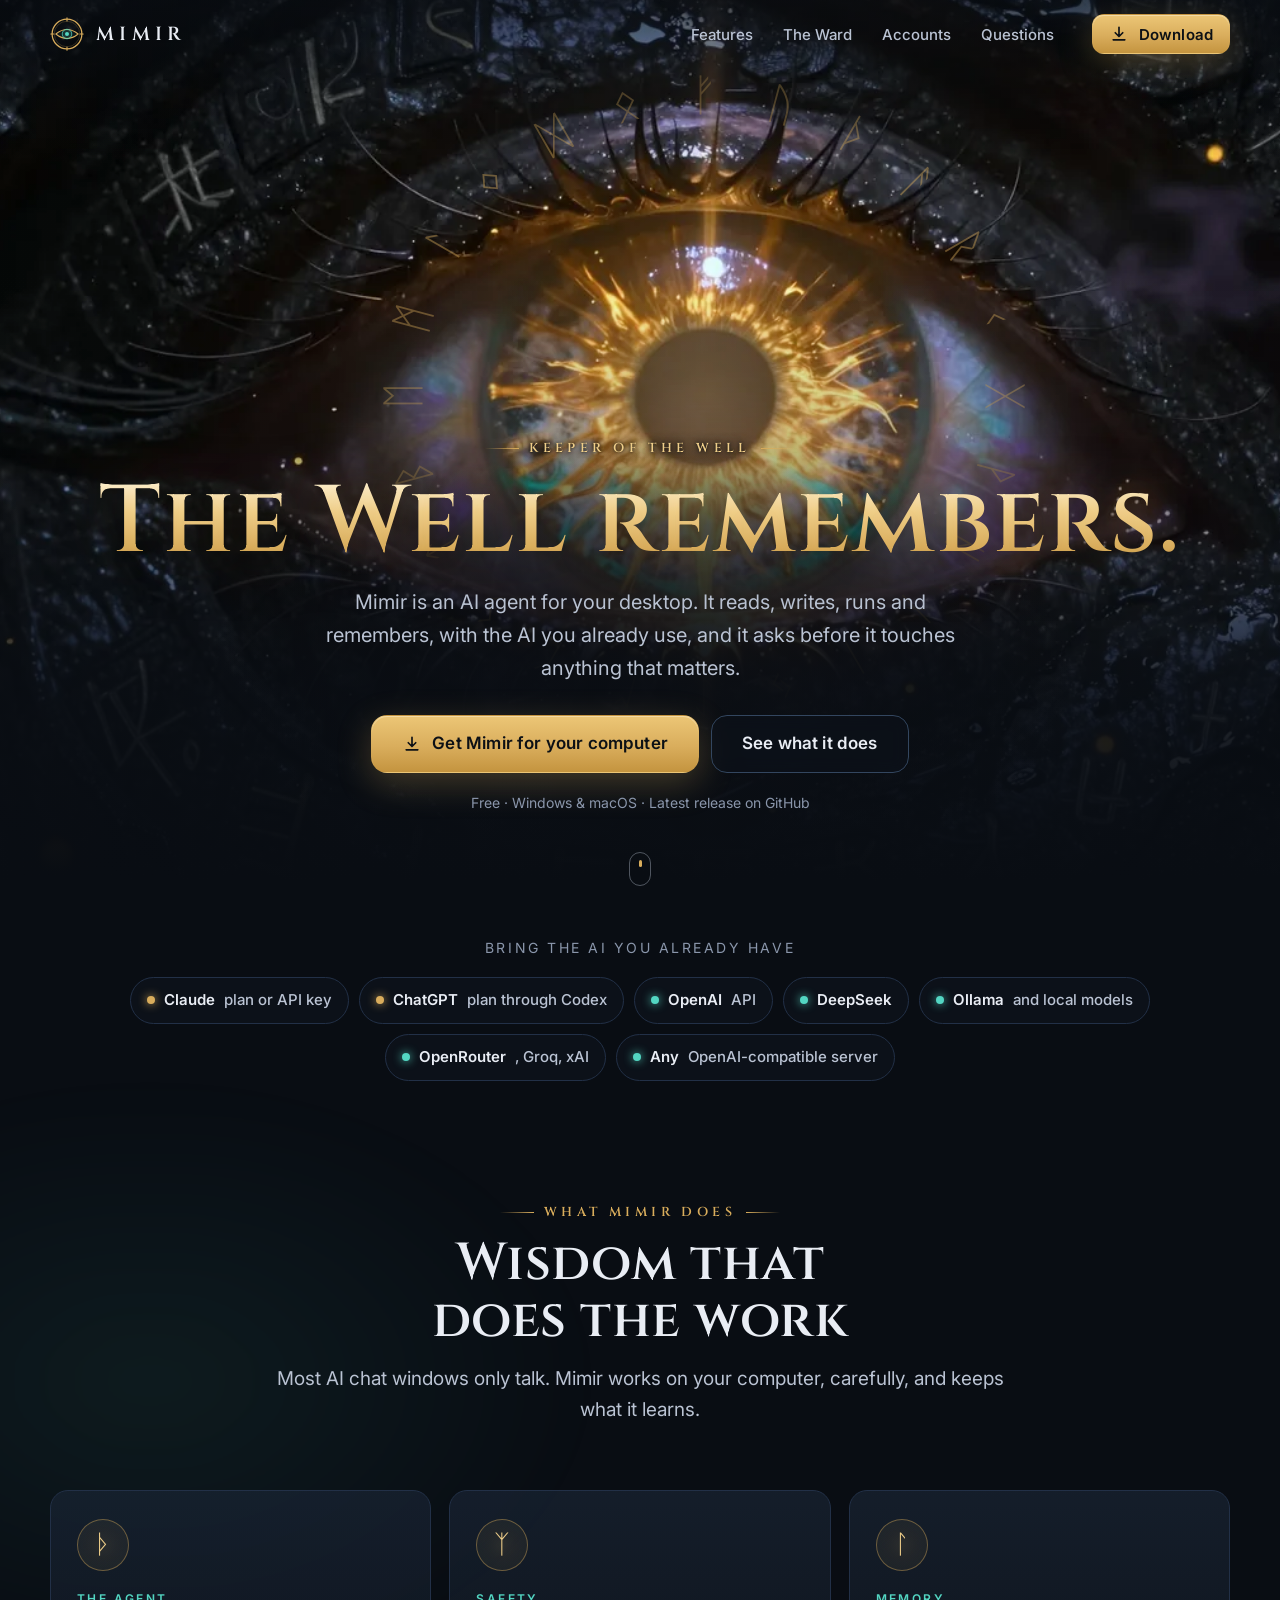
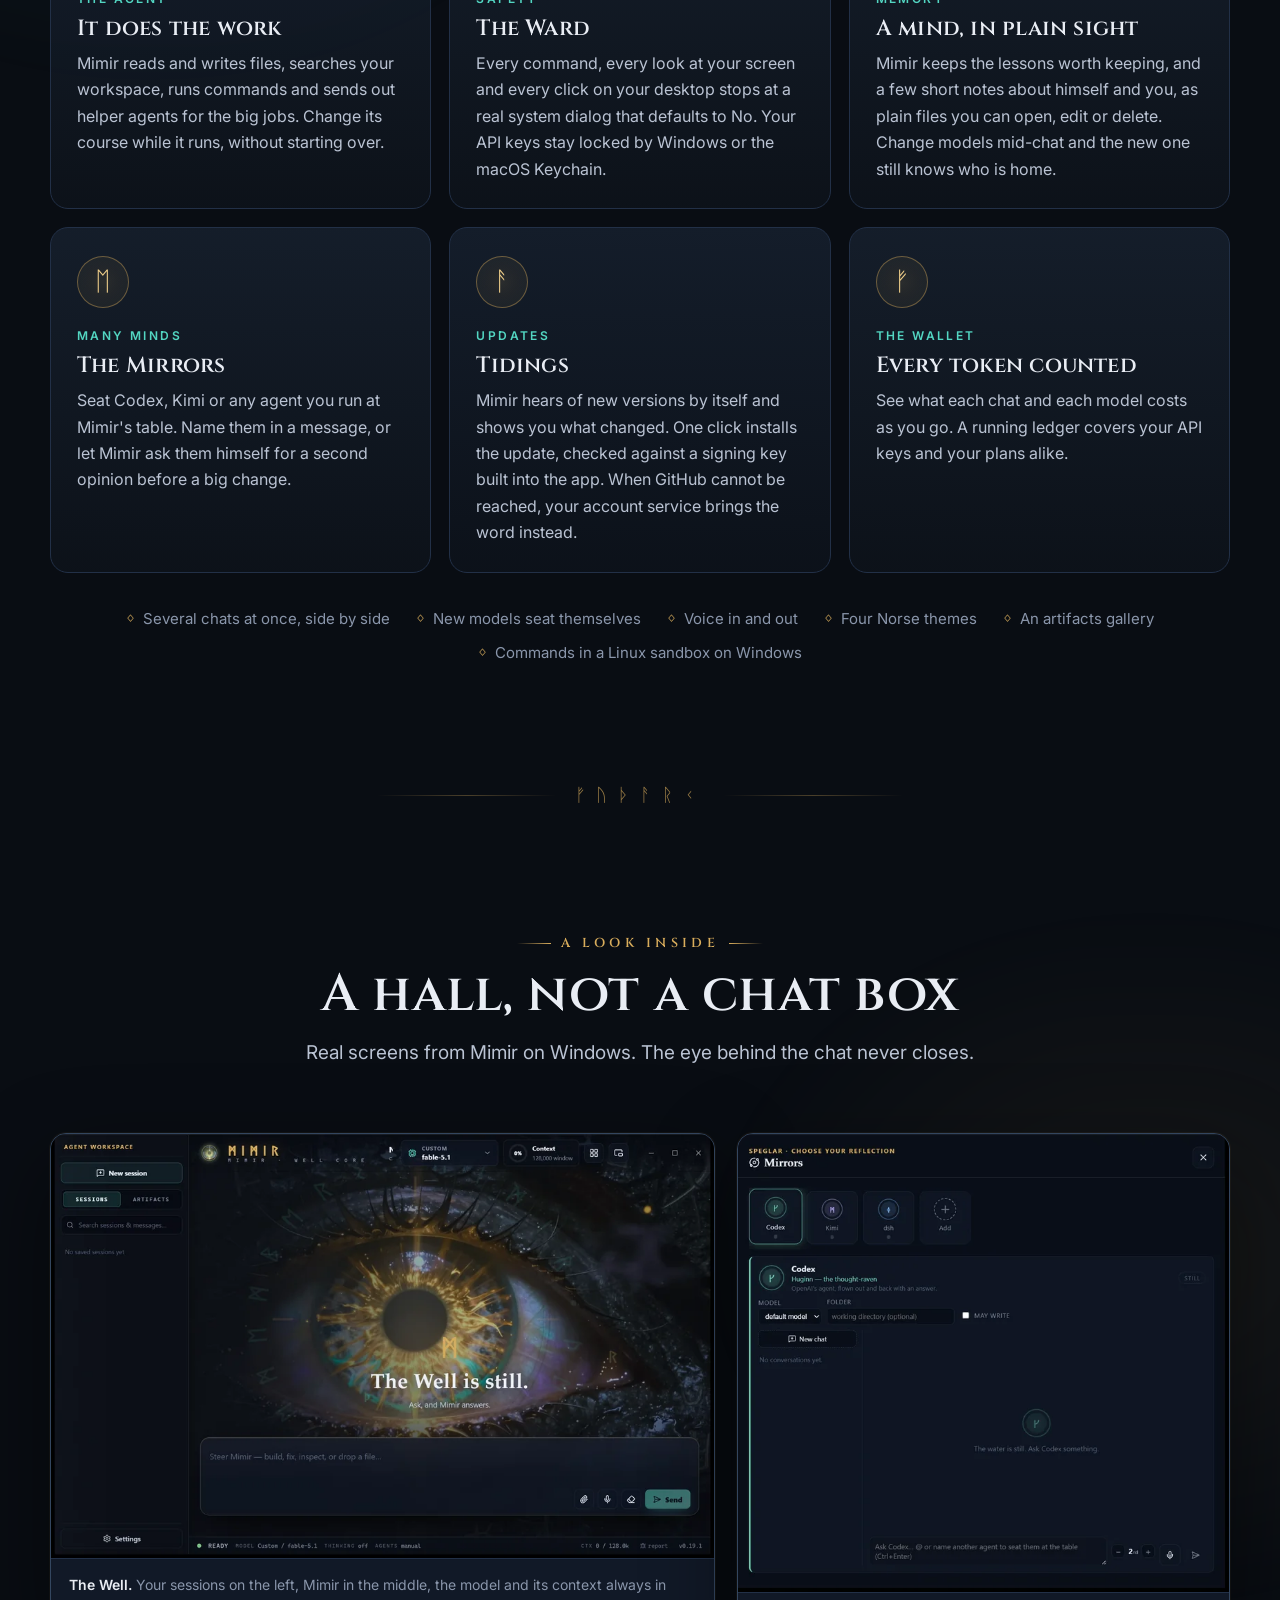
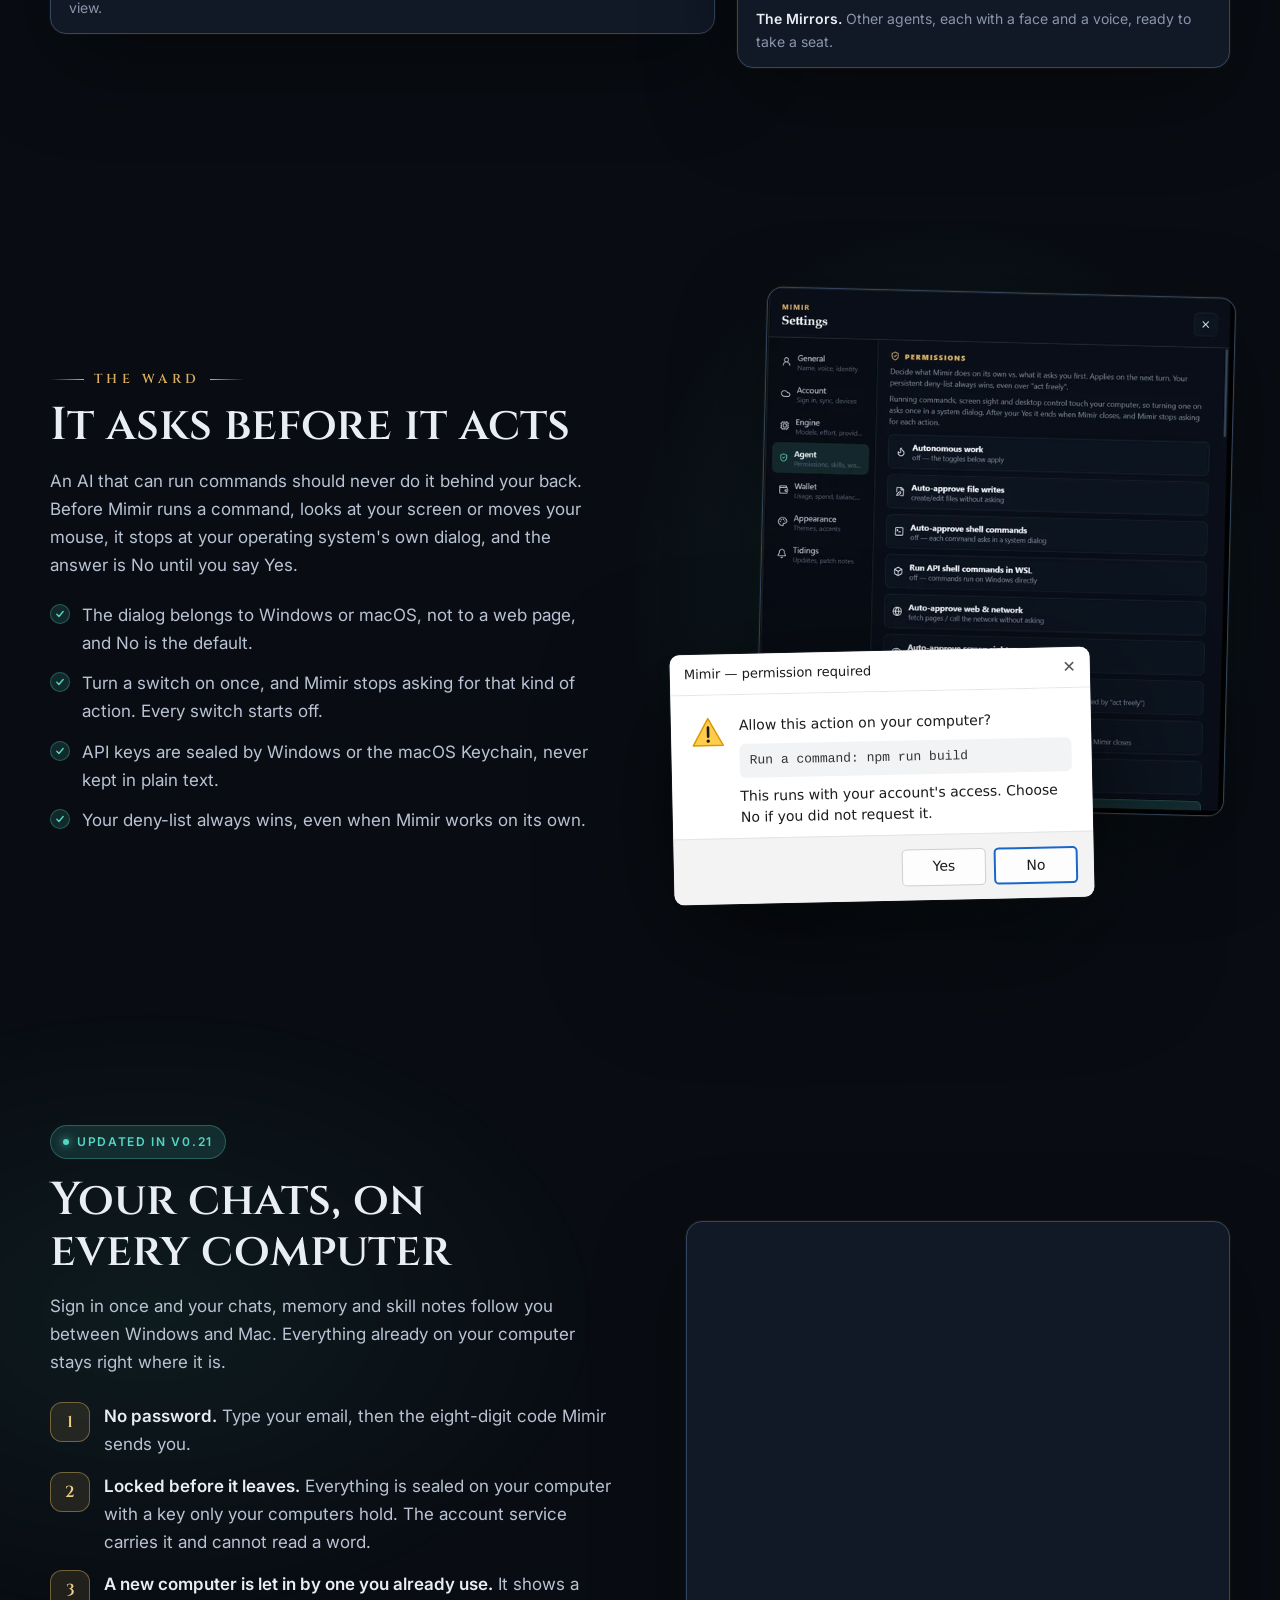
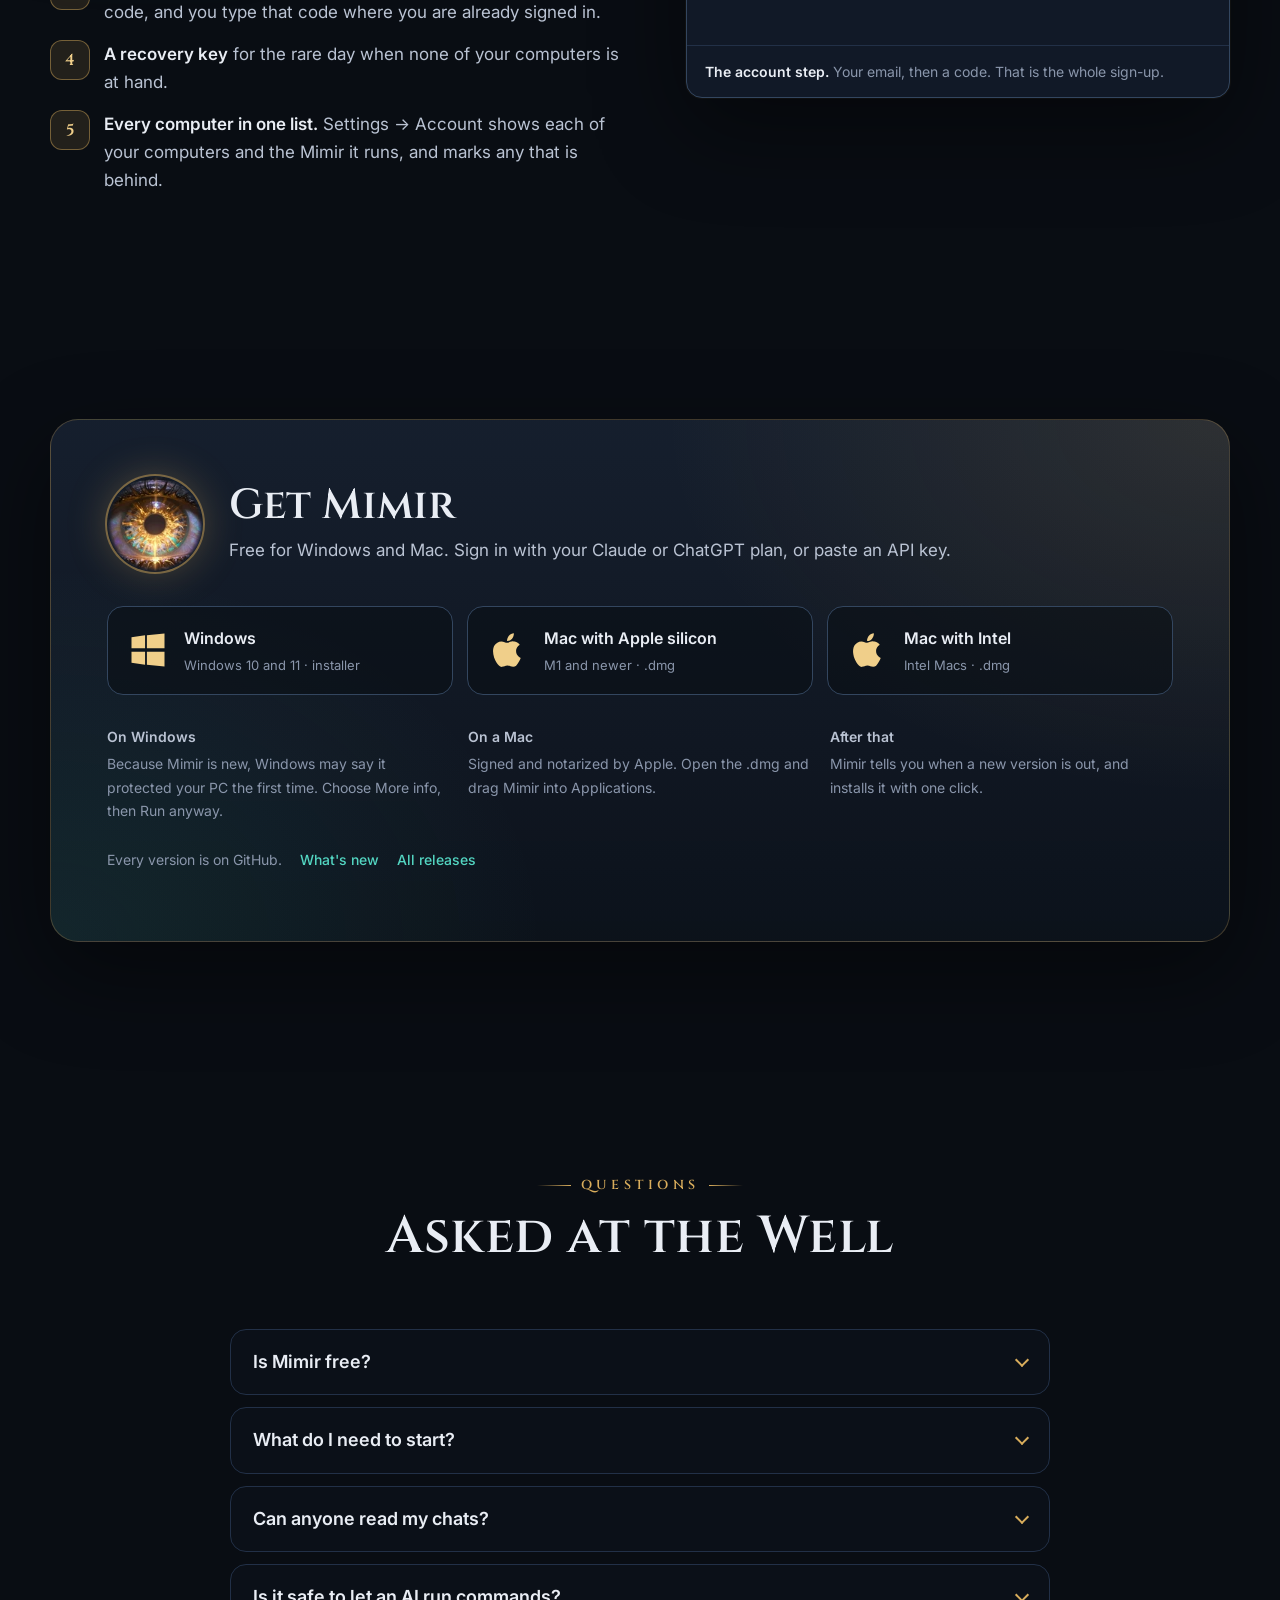
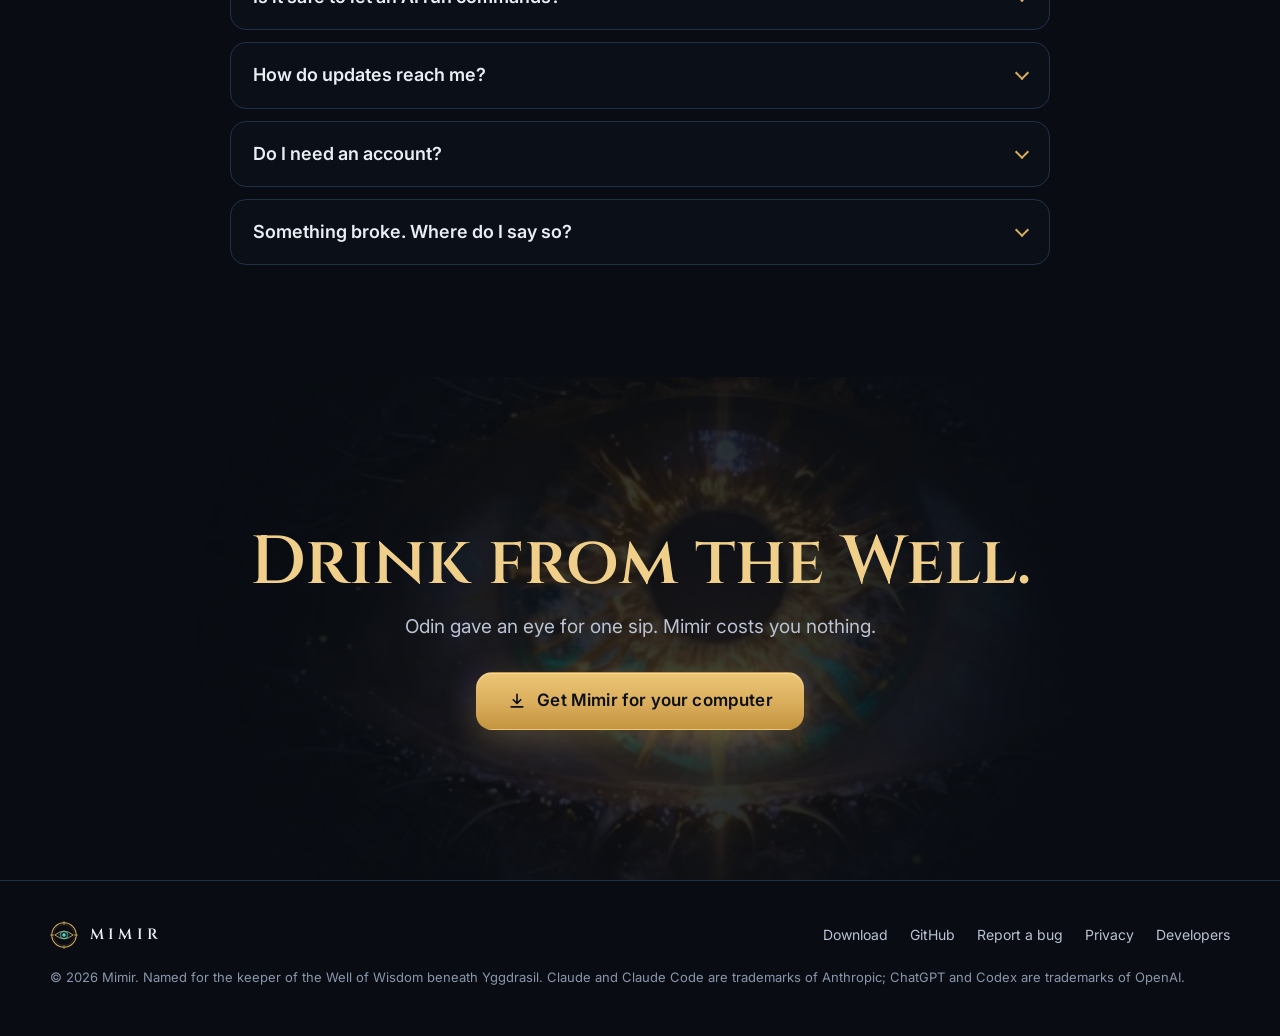
==== commit fa2eb0d7: "Phone fit, reduced motion, contrast and a lighter download image (#2) * Stop phones zooming out on t" ====
--- a/index.html
+++ b/index.html
@@ -41,7 +41,7 @@
         <circle cx="32" cy="32" r="24" fill="none" stroke="#d9ad5c" stroke-width="0.8" stroke-opacity="0.5"/>
         <path d="M11 32 Q 32 15 53 32 Q 32 49 11 32 Z" fill="#53d6c2" fill-opacity="0.06" stroke="#d9ad5c" stroke-width="2" stroke-linejoin="round"/>
         <circle cx="32" cy="32" r="9" fill="#53d6c2" fill-opacity="0.14" stroke="#53d6c2" stroke-width="1.6" stroke-opacity="0.9"/>
-        <circle cx="32" cy="32" r="3.8" fill="#53d6c2"><animate attributeName="opacity" values="0.75;1;0.75" dur="3.2s" repeatCount="indefinite"/></circle>
+        <circle class="logo-pupil" cx="32" cy="32" r="3.8" fill="#53d6c2"/>
         <path d="M32 1.5v6M32 56.5v6M1.5 32h6M56.5 32h6" fill="none" stroke="#d9ad5c" stroke-width="2" stroke-linecap="round"/>
       </symbol>
       <symbol id="i-windows" viewBox="0 0 24 24"><path fill="currentColor" d="M3 5.1 10.4 4v7.1H3V5.1Zm0 13.8V12.9h7.4V20L3 18.9Zm8.4 1.2v-7.2H21V21l-9.6-.9Zm0-9V3.9L21 3v8.1h-9.6Z"/></symbol>
@@ -250,7 +250,10 @@
       <div class="wrap">
         <div class="download-panel reveal">
           <div class="download-top">
-            <img src="/assets/img/eye-256.png" width="96" height="96" alt="">
+            <picture>
+              <source type="image/webp" srcset="/assets/img/eye-128.webp 1x, /assets/img/eye-256.webp 2x">
+              <img src="/assets/img/eye-256.png" width="96" height="96" loading="lazy" decoding="async" alt="">
+            </picture>
             <div>
               <h2 id="download-title">Get Mimir</h2>
               <p>Free for Windows and Mac. Sign in with your Claude or ChatGPT plan, or paste an API key.</p>
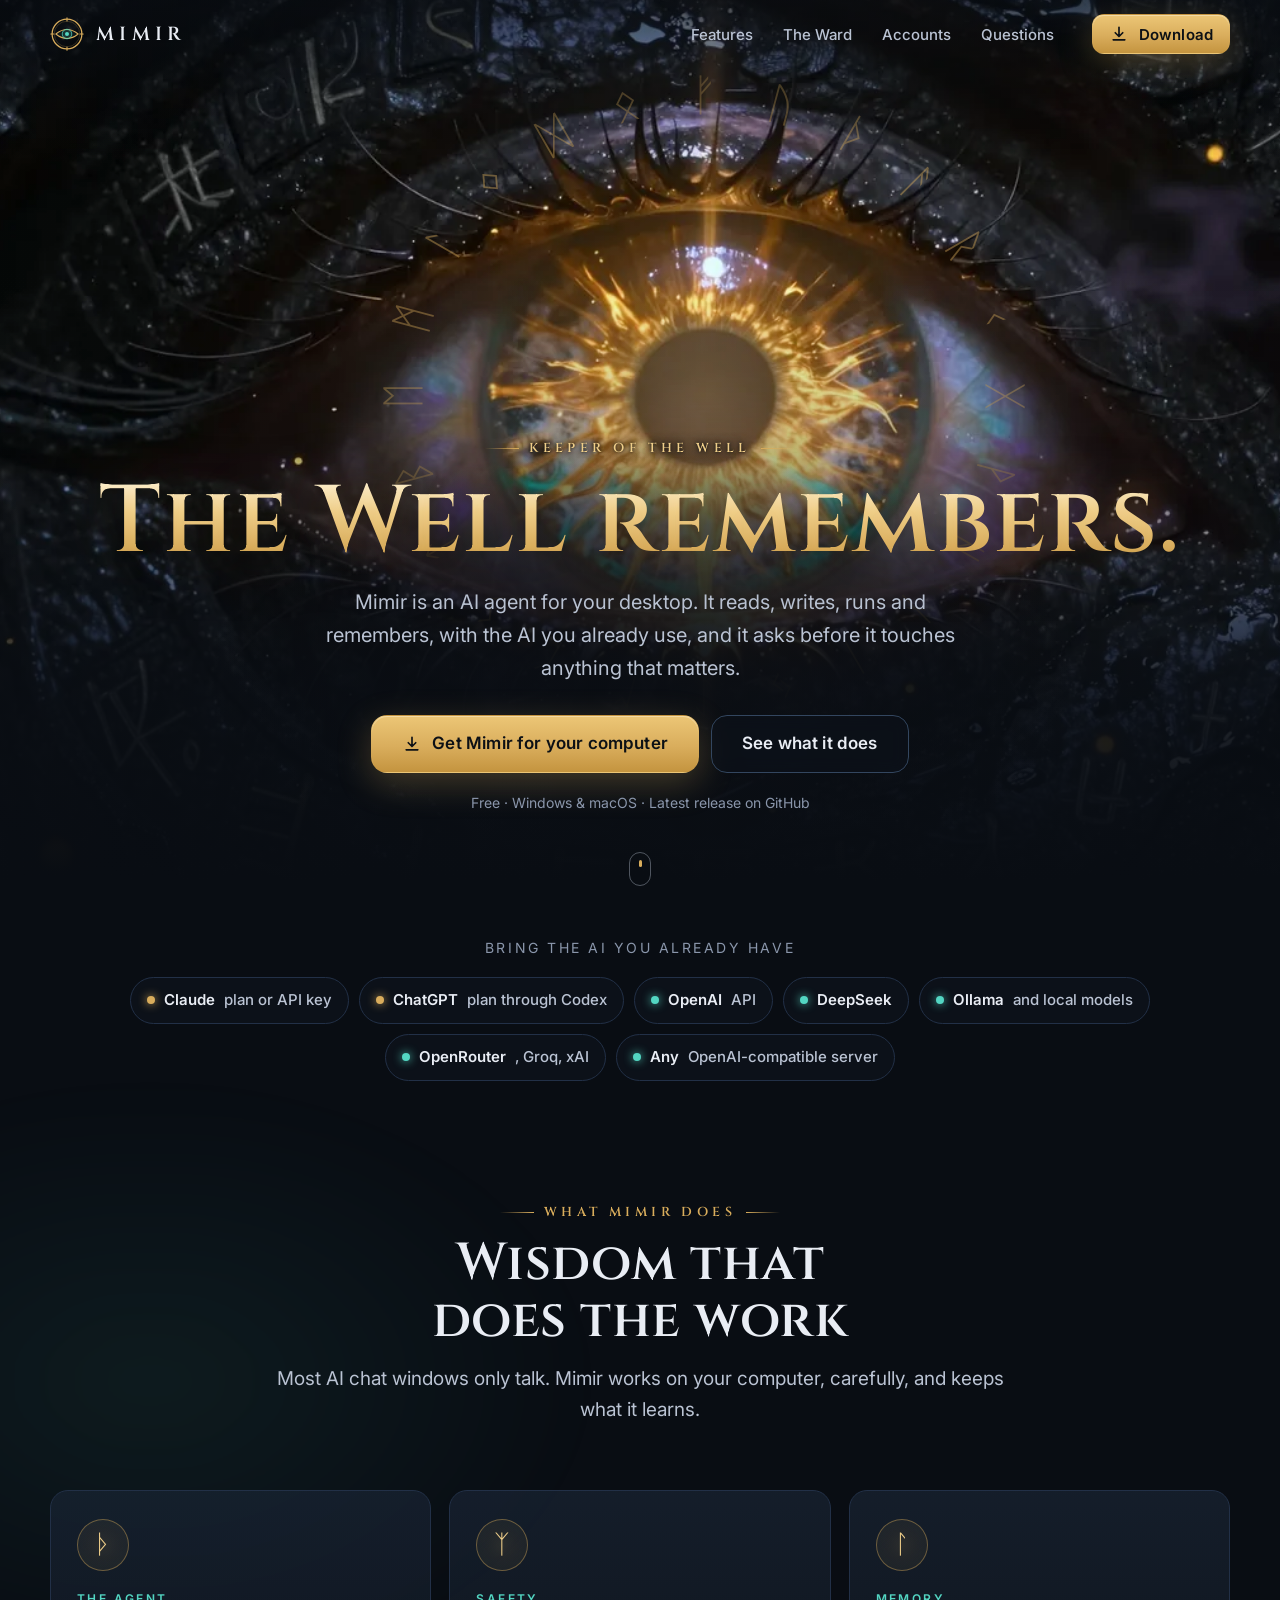
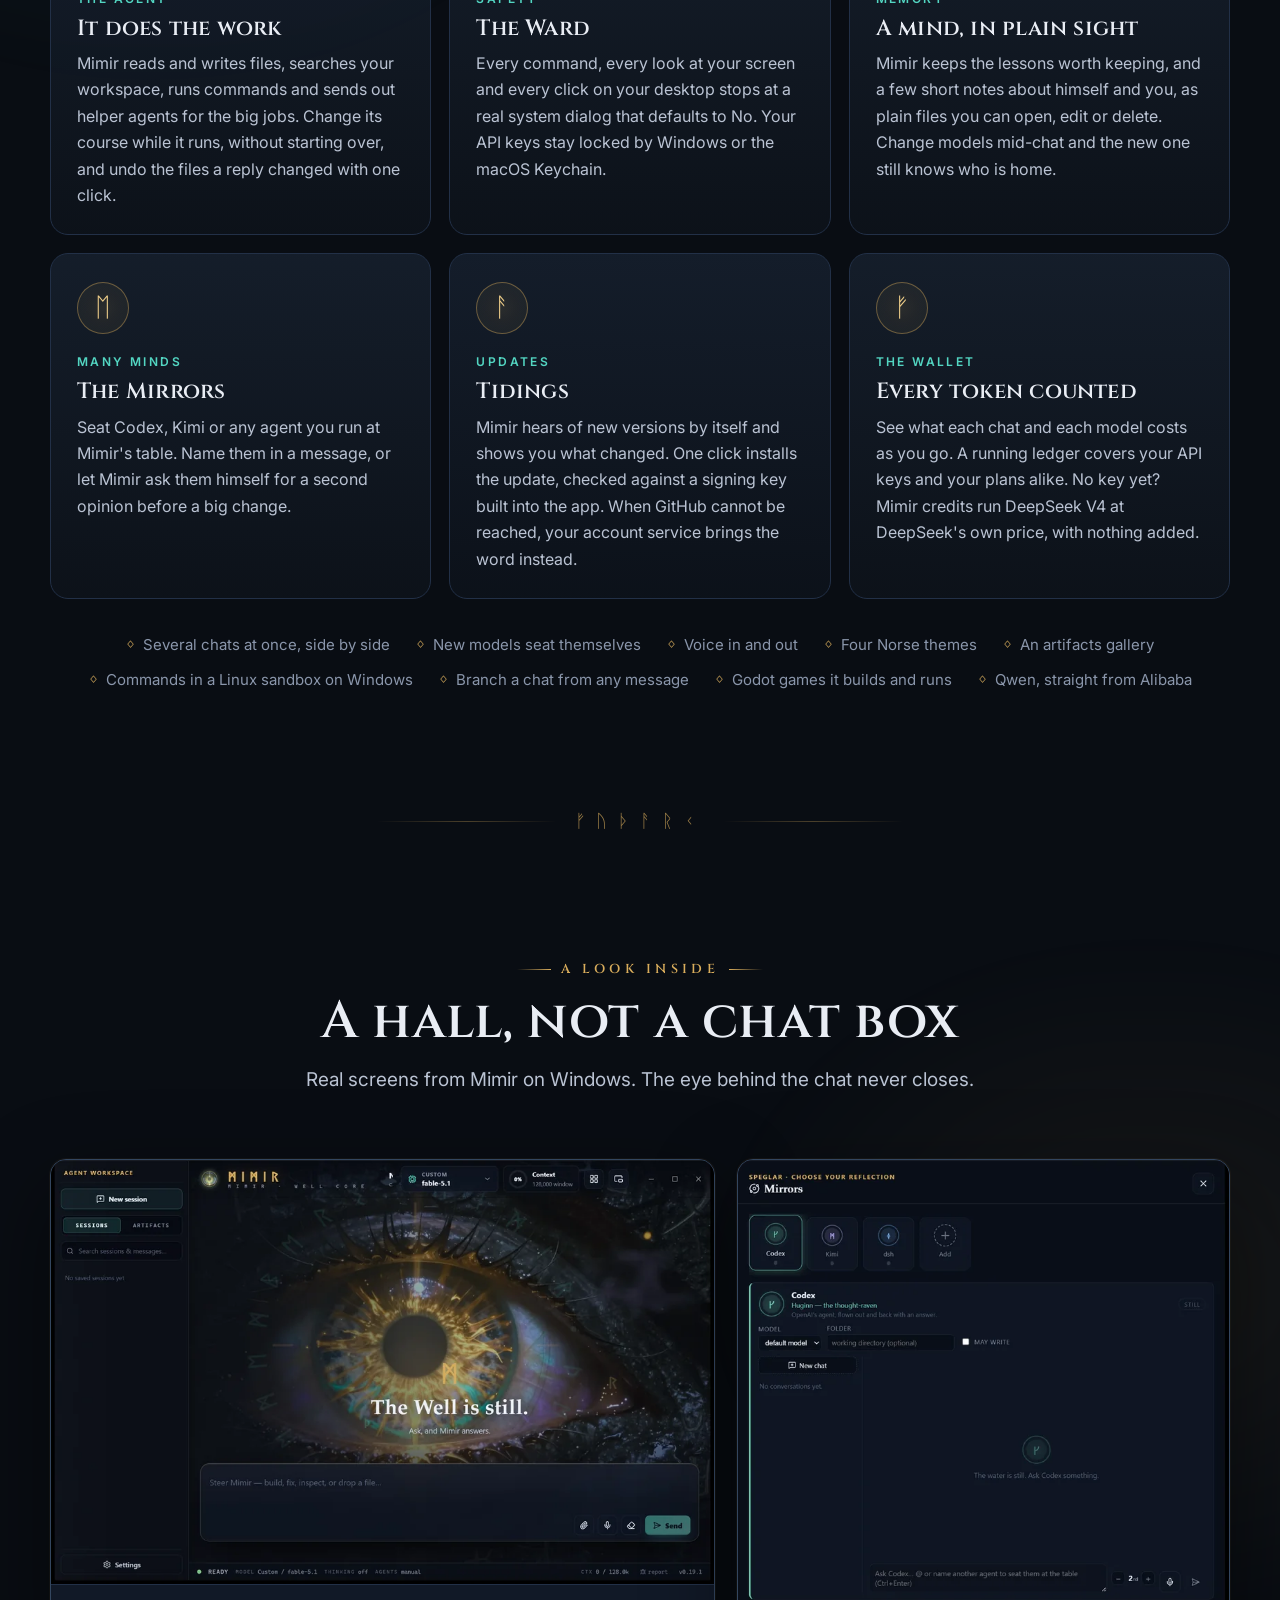
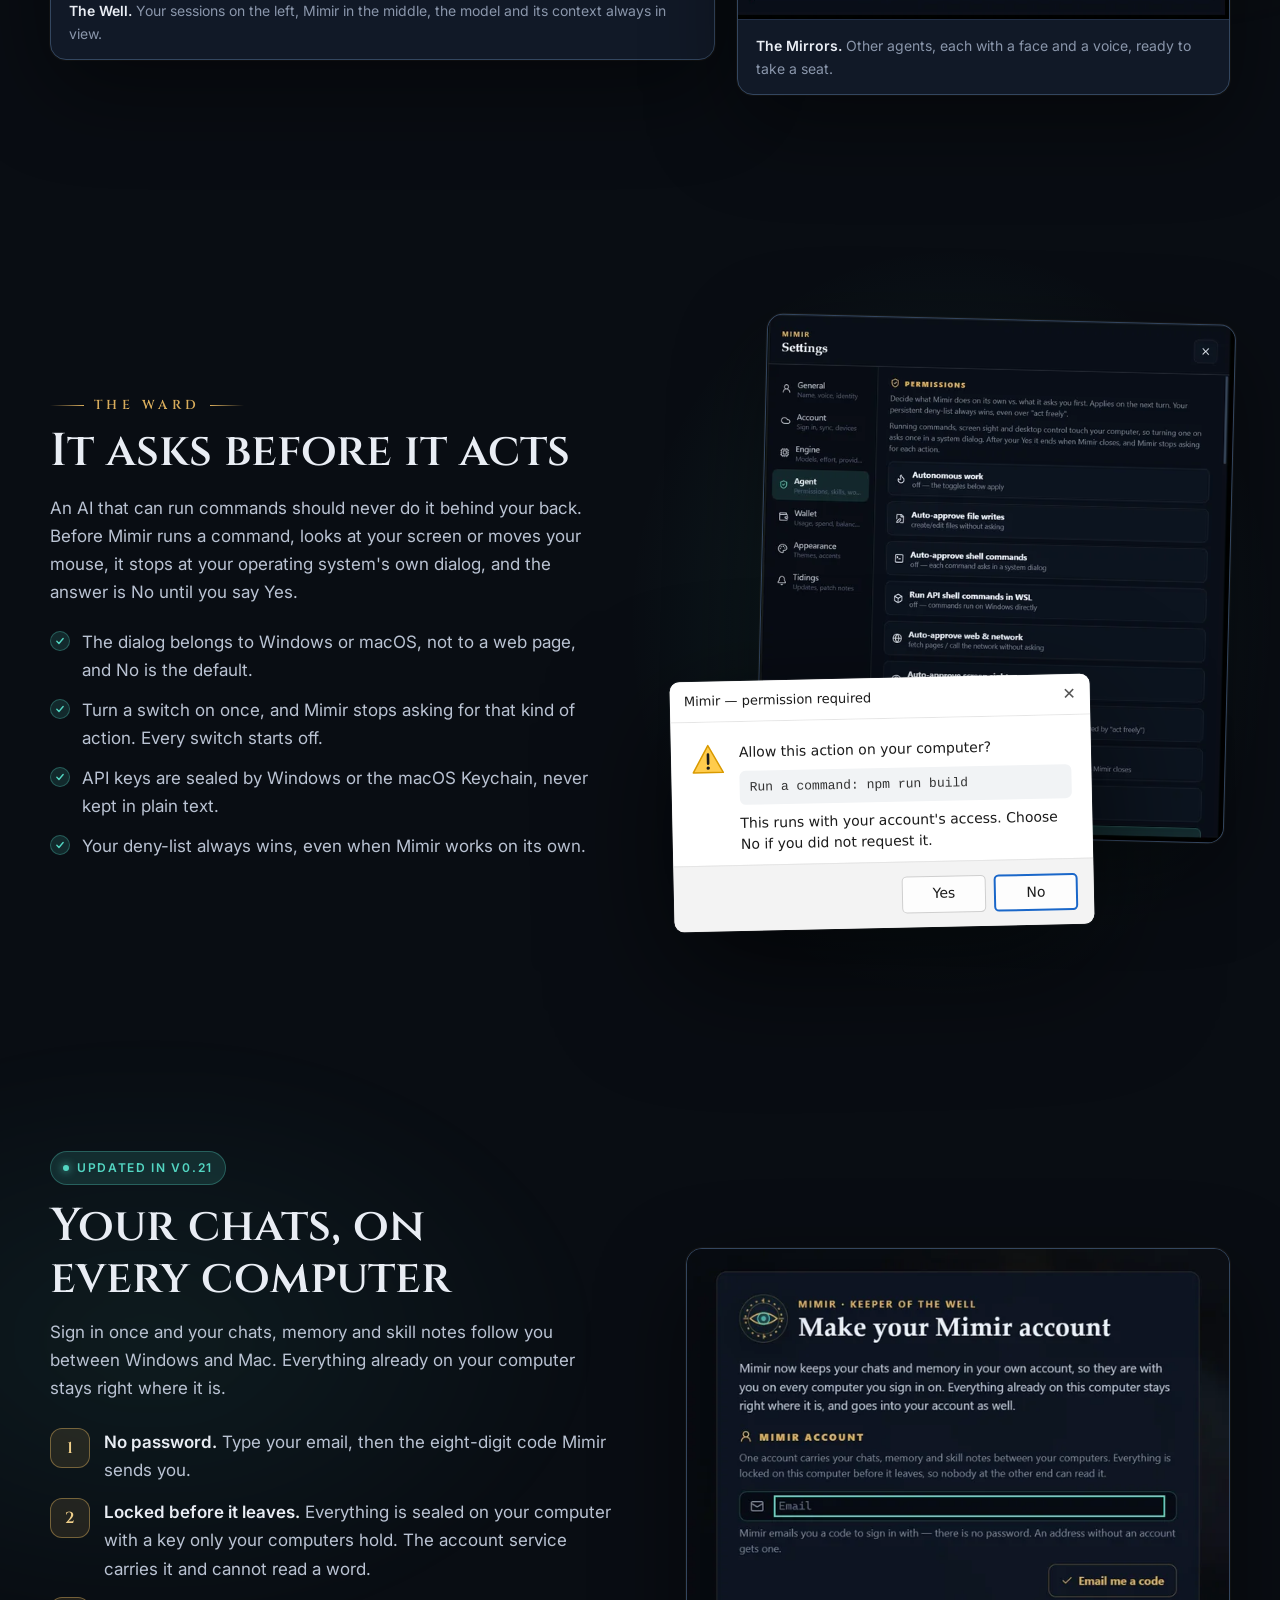
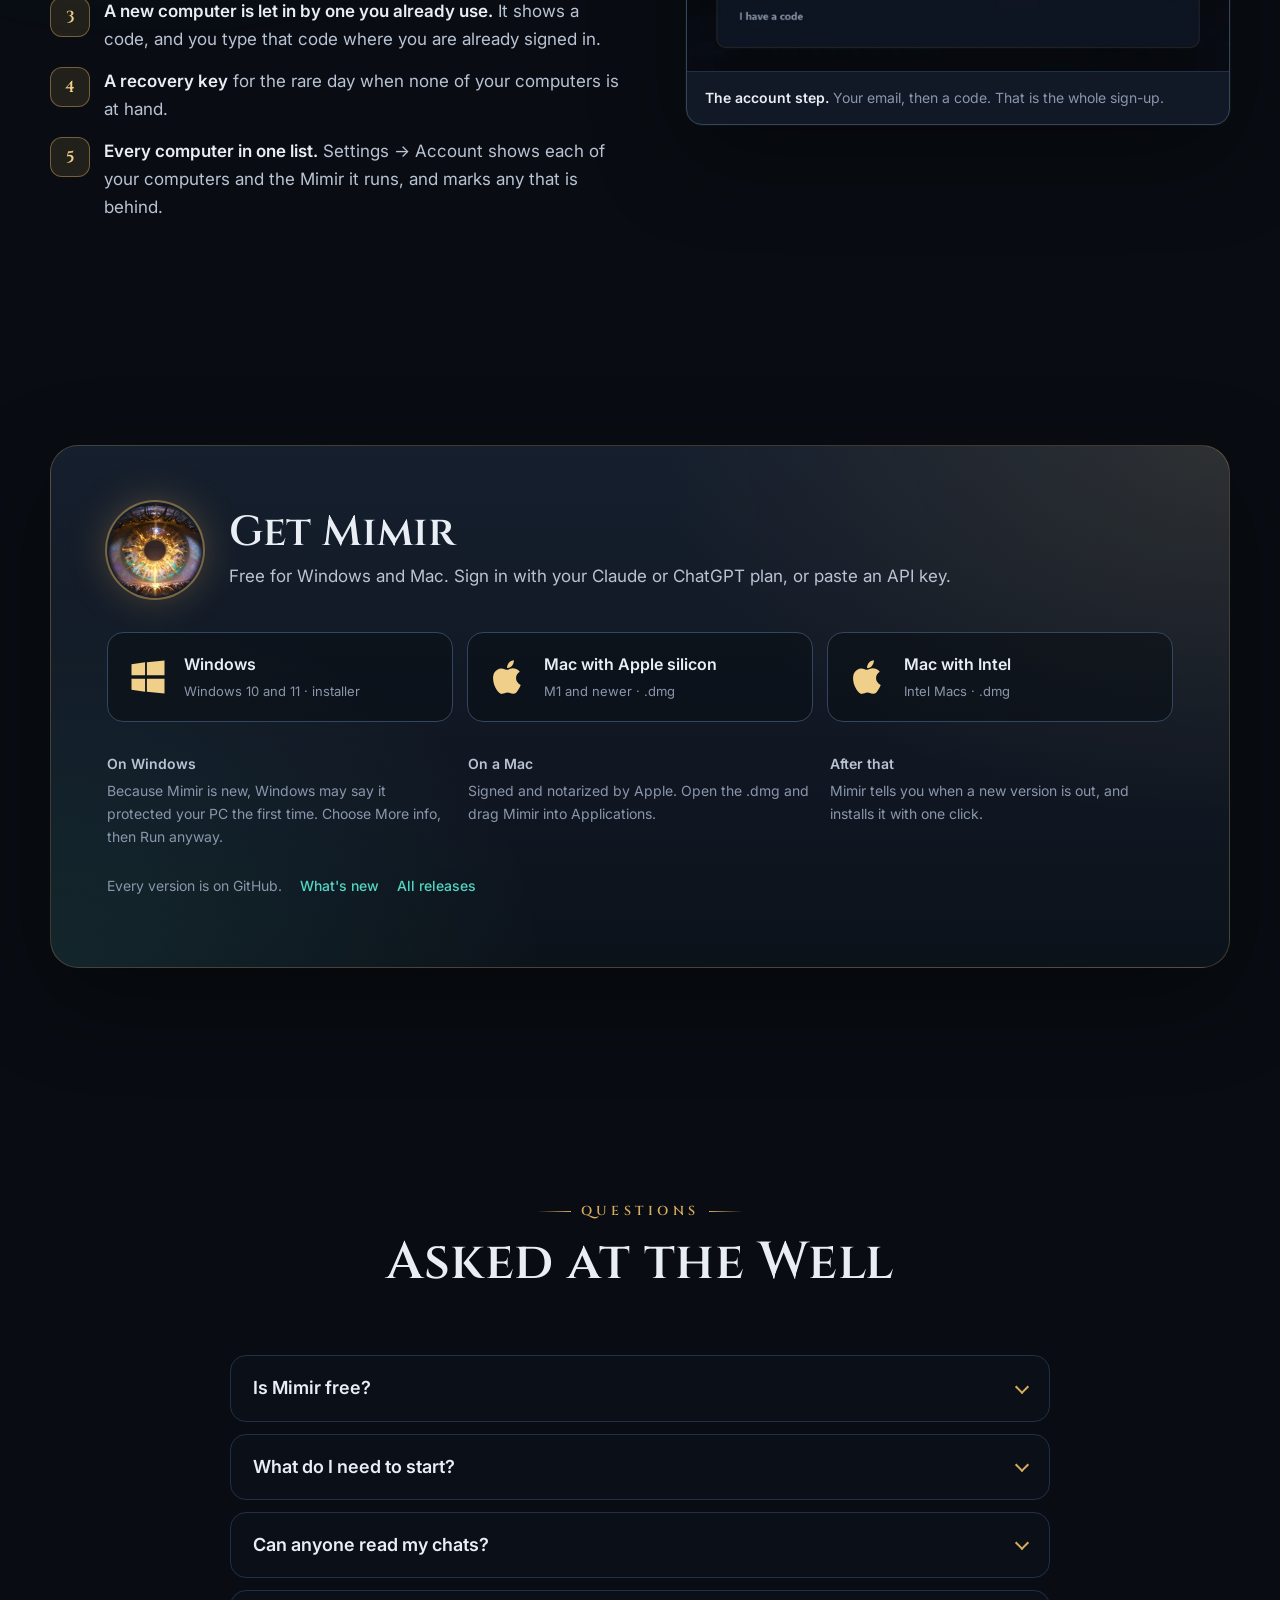
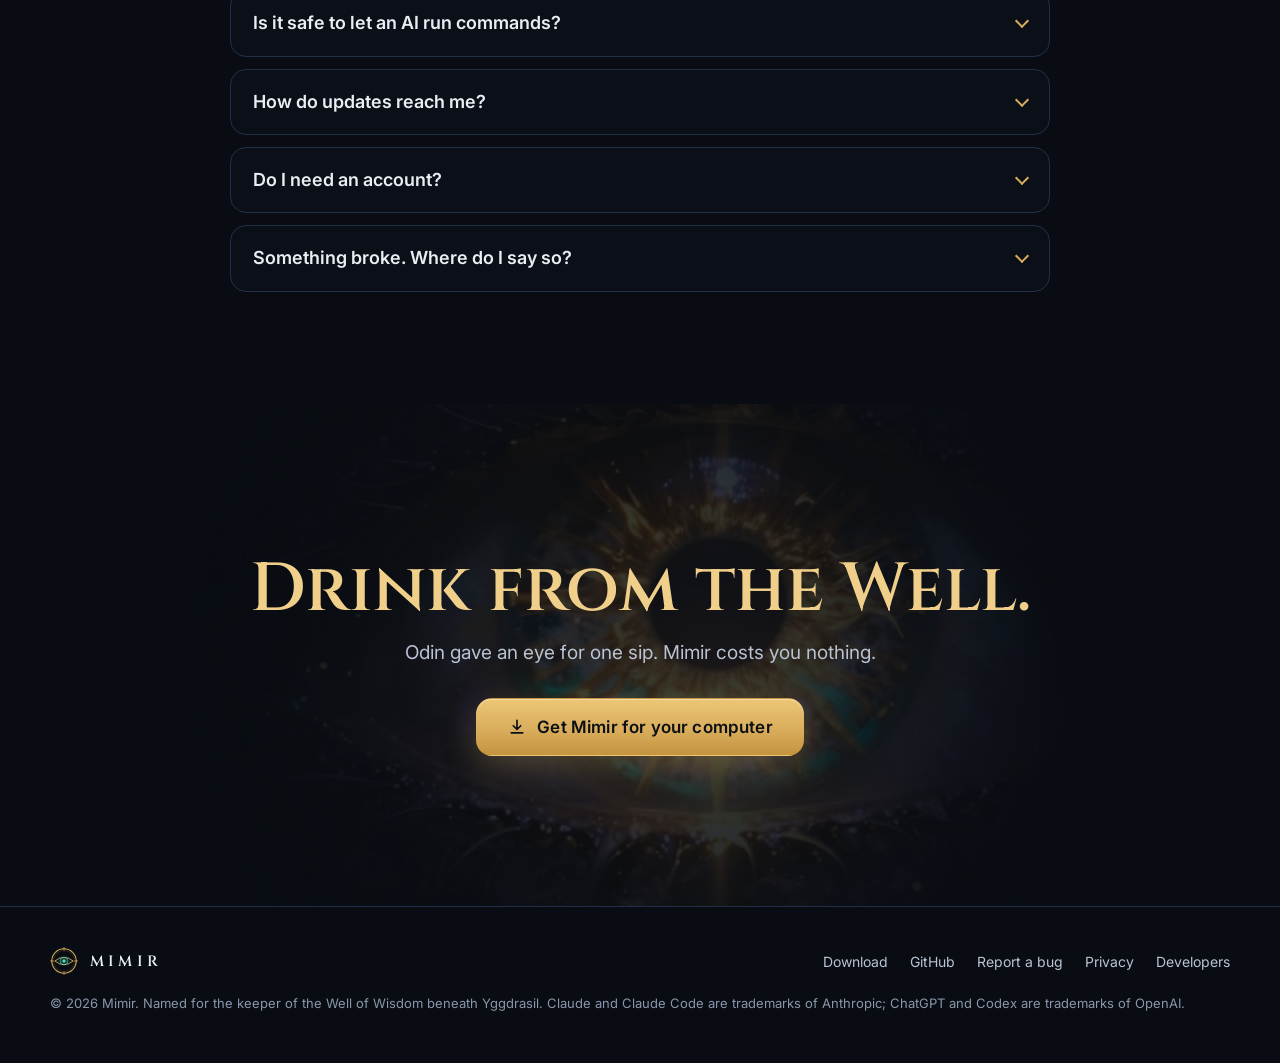
==== commit 08322bc6: "Bring the site up to v0.27: Mimir credits, Qwen, Undo, Branch and Godot Co-Authored-By: Claude Opus " ====
--- a/index.html
+++ b/index.html
@@ -123,7 +123,7 @@
             <div class="rune" aria-hidden="true">ᚦ</div>
             <span class="kicker">The agent</span>
             <h3>It does the work</h3>
-            <p>Mimir reads and writes files, searches your workspace, runs commands and sends out helper agents for the big jobs. Change its course while it runs, without starting over.</p>
+            <p>Mimir reads and writes files, searches your workspace, runs commands and sends out helper agents for the big jobs. Change its course while it runs, without starting over, and undo the files a reply changed with one click.</p>
           </article>
           <article class="card reveal d1">
             <div class="rune" aria-hidden="true">ᛉ</div>
@@ -153,7 +153,7 @@
             <div class="rune" aria-hidden="true">ᚠ</div>
             <span class="kicker">The wallet</span>
             <h3>Every token counted</h3>
-            <p>See what each chat and each model costs as you go. A running ledger covers your API keys and your plans alike.</p>
+            <p>See what each chat and each model costs as you go. A running ledger covers your API keys and your plans alike. No key yet? Mimir credits run DeepSeek V4 at DeepSeek's own price, with nothing added.</p>
           </article>
         </div>
 
@@ -164,6 +164,9 @@
           <li>Four Norse themes</li>
           <li>An artifacts gallery</li>
           <li>Commands in a Linux sandbox on Windows</li>
+          <li>Branch a chat from any message</li>
+          <li>Godot games it builds and runs</li>
+          <li>Qwen, straight from Alibaba</li>
         </ul>
       </div>
     </section>
@@ -303,13 +306,13 @@
         <div class="faq reveal">
           <details>
             <summary>Is Mimir free?</summary>
-            <div class="answer"><p>Yes. Mimir is free to download and use. You pay your AI provider directly, or use the Claude or ChatGPT plan you already have.</p></div>
+            <div class="answer"><p>Yes. Mimir is free to download and use. You pay your AI provider directly, use the Claude or ChatGPT plan you already have, or use Mimir credits.</p><p>Your first account on a computer starts with 1,000 free credits, which is a dollar of DeepSeek V4 usage. Credits cost exactly what DeepSeek charges, half price outside its peak hours. Settings → Wallet shows what is left.</p></div>
           </details>
           <details>
             <summary>What do I need to start?</summary>
             <div class="answer">
               <p>A Windows 10 or 11 PC, or a Mac. Then one way to reach an AI:</p>
-              <p>a Claude plan through the official Claude Code app, a ChatGPT plan through the official Codex app, an API key from Anthropic, OpenAI or DeepSeek, or a model you run yourself with Ollama or any OpenAI-compatible server.</p>
+              <p>a Claude plan through the official Claude Code app, a ChatGPT plan through the official Codex app, Mimir credits on your Mimir account, an API key from Anthropic, OpenAI, DeepSeek, Qwen or OpenRouter, or a model you run yourself with Ollama or any OpenAI-compatible server.</p>
             </div>
           </details>
           <details>
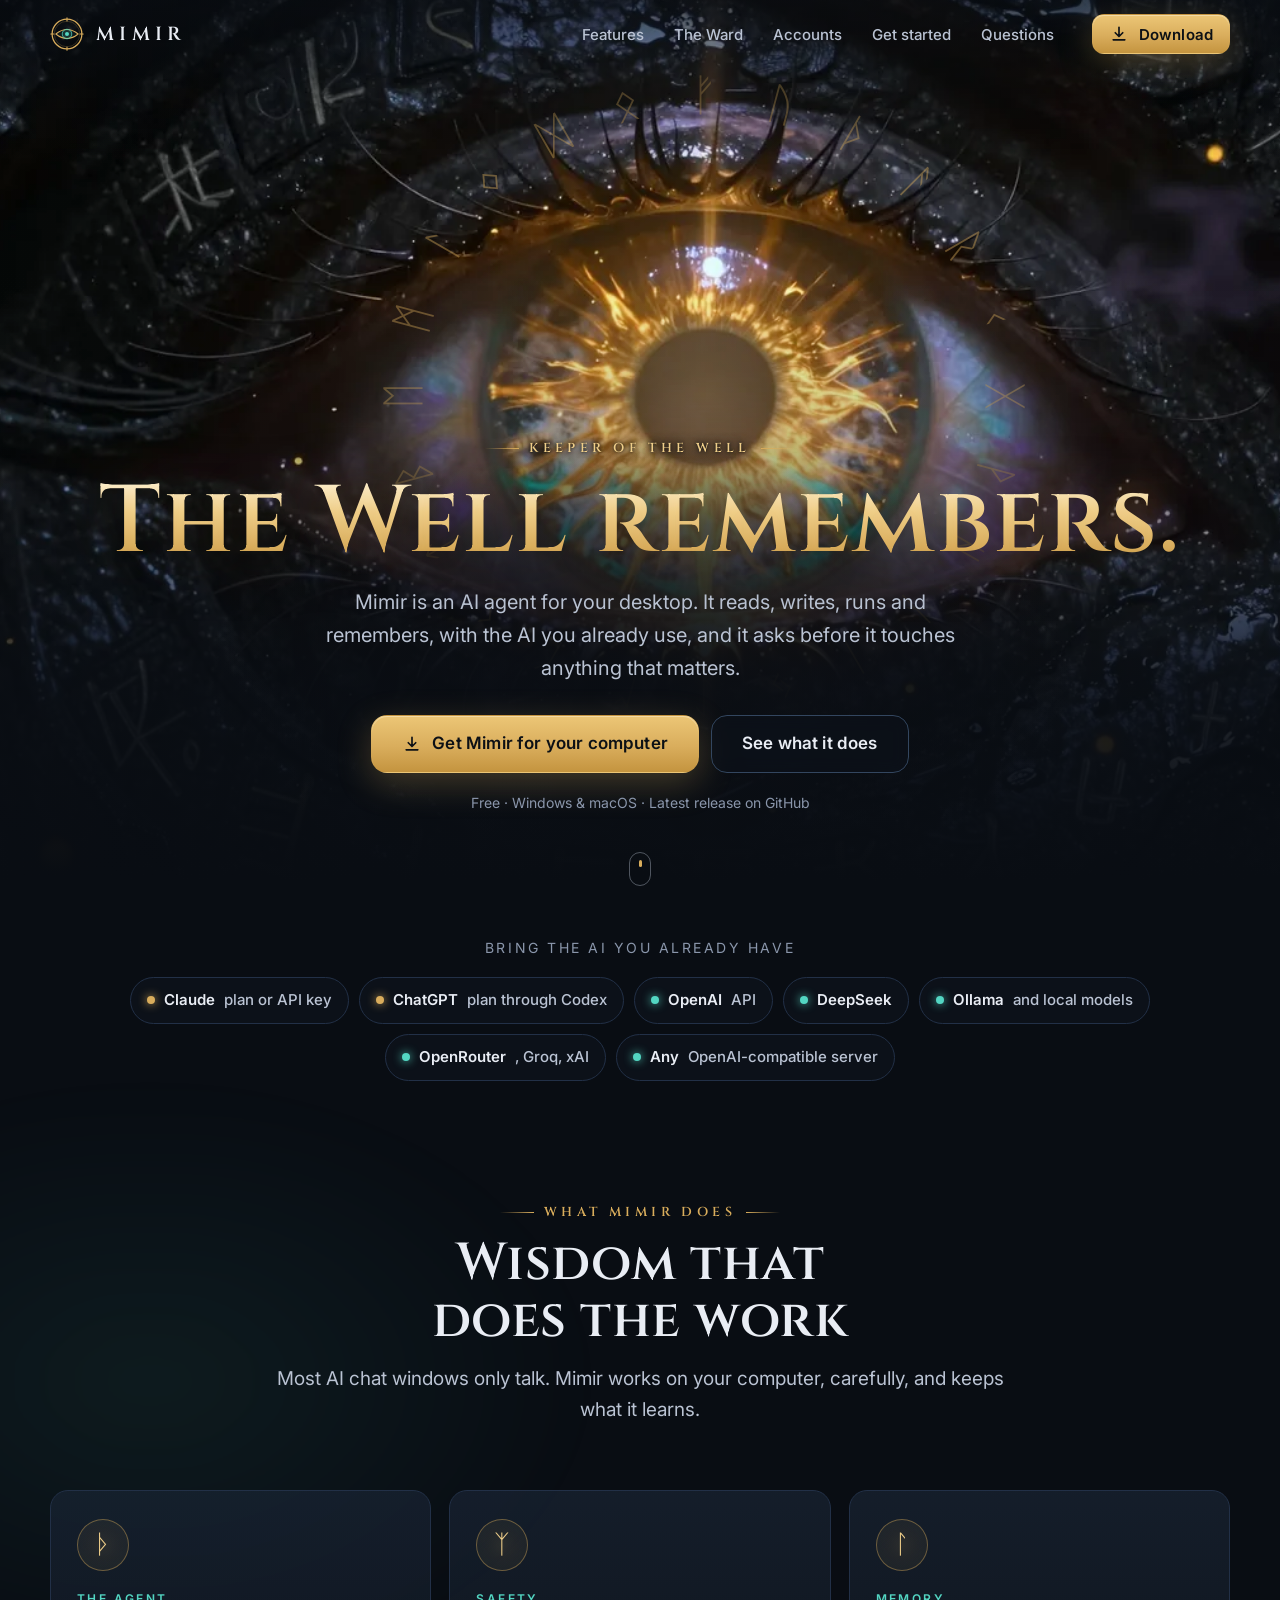
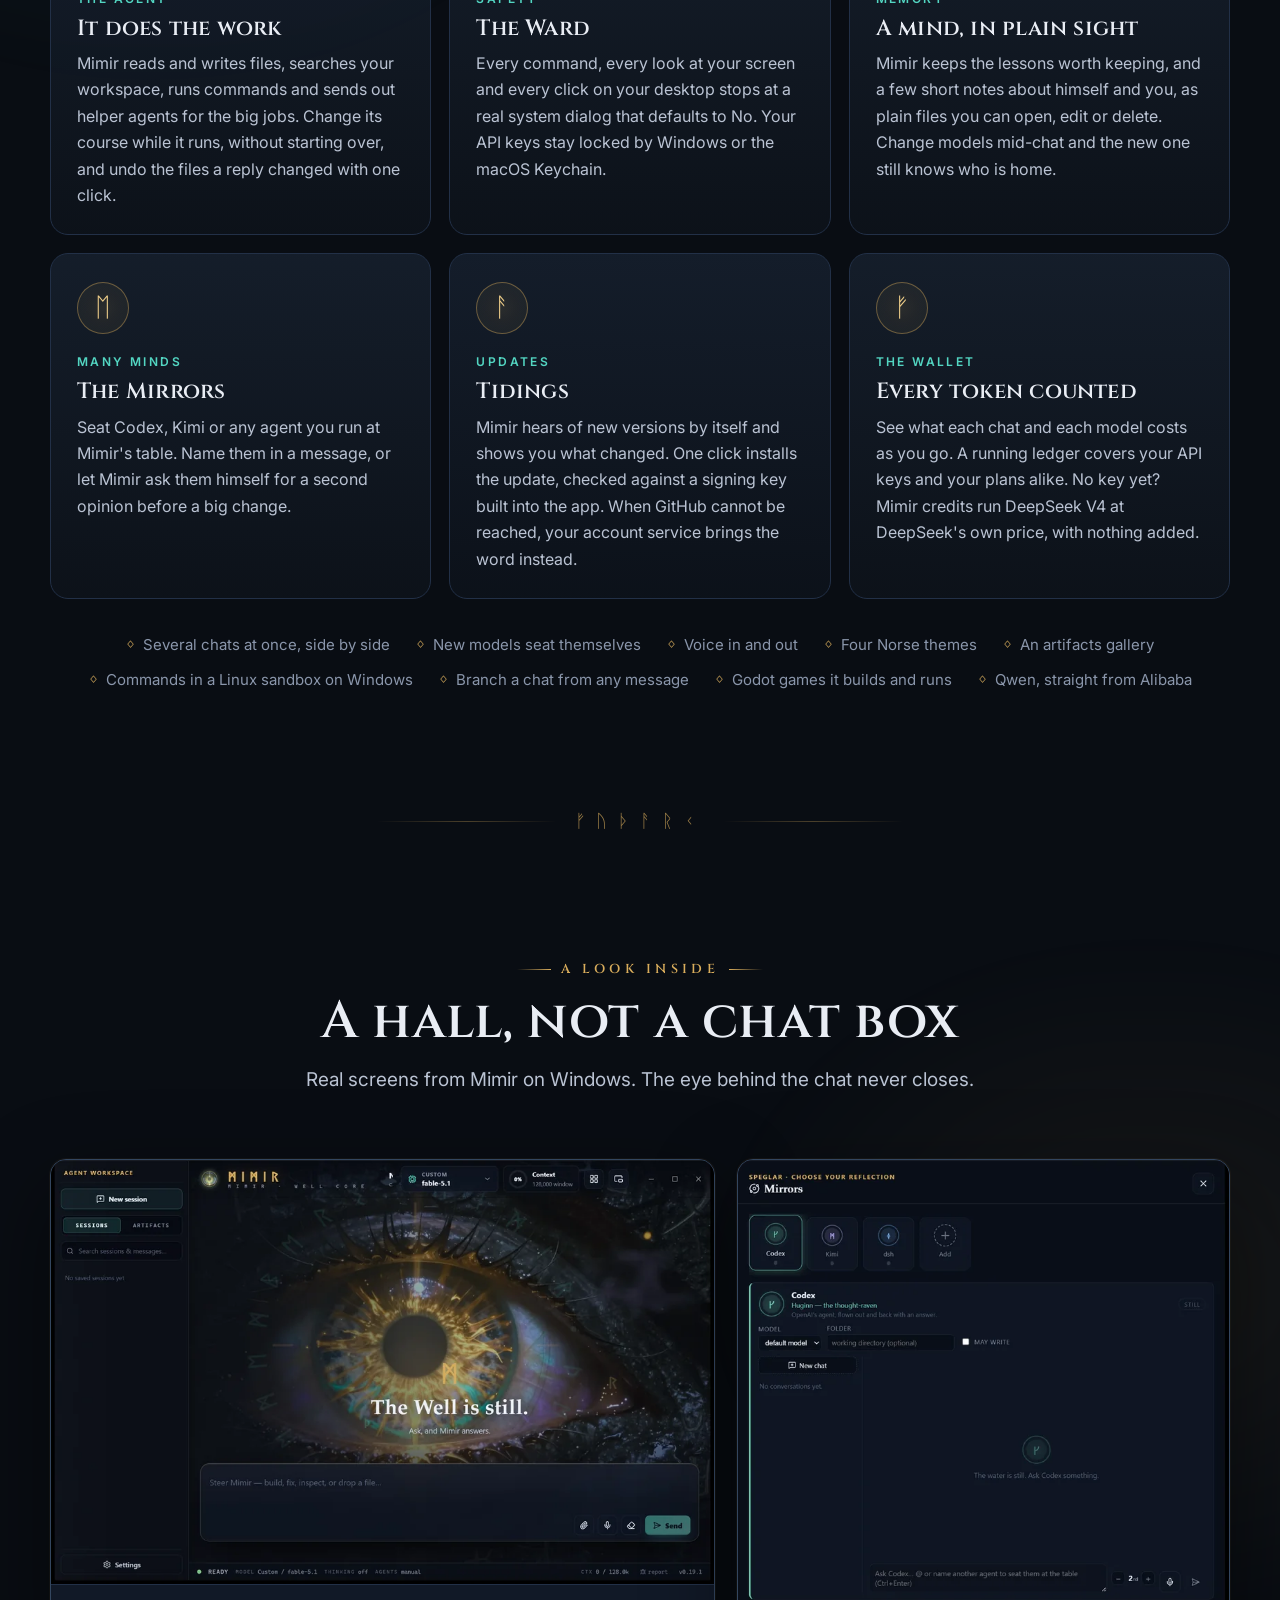
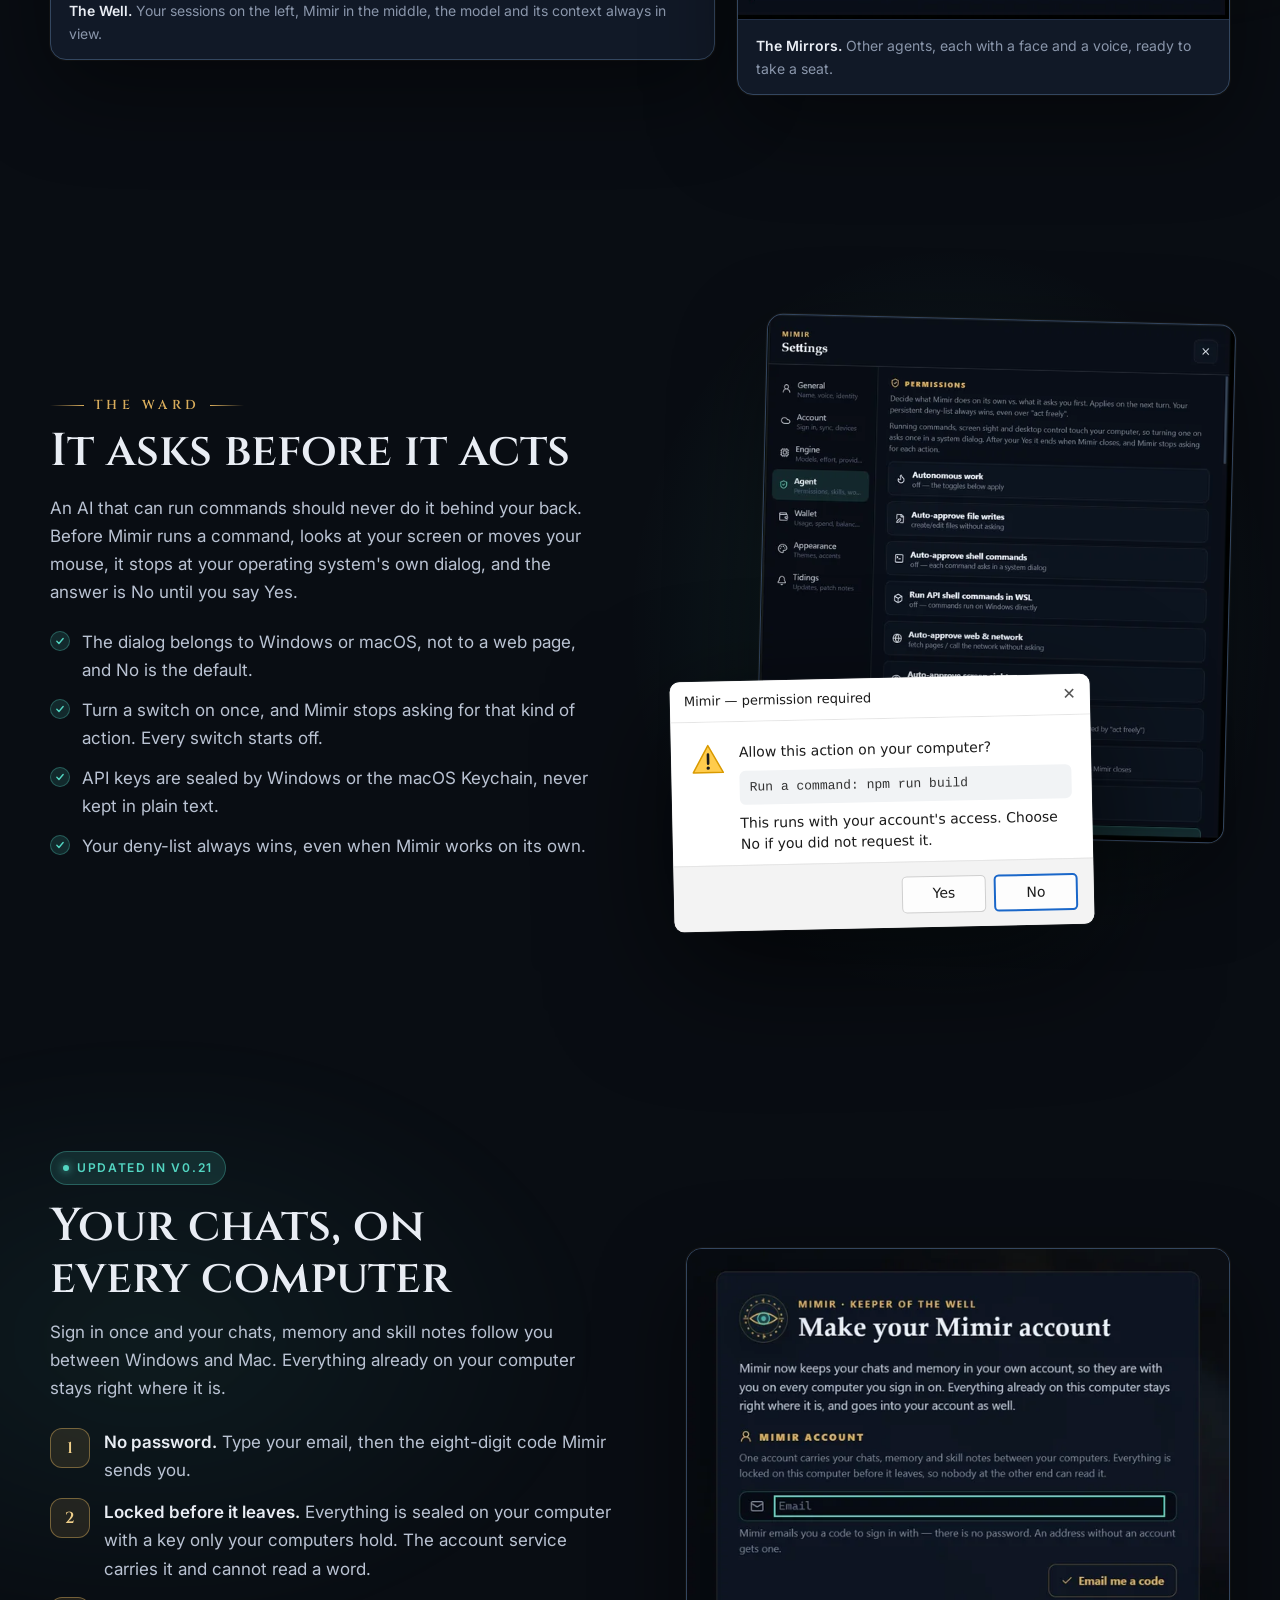
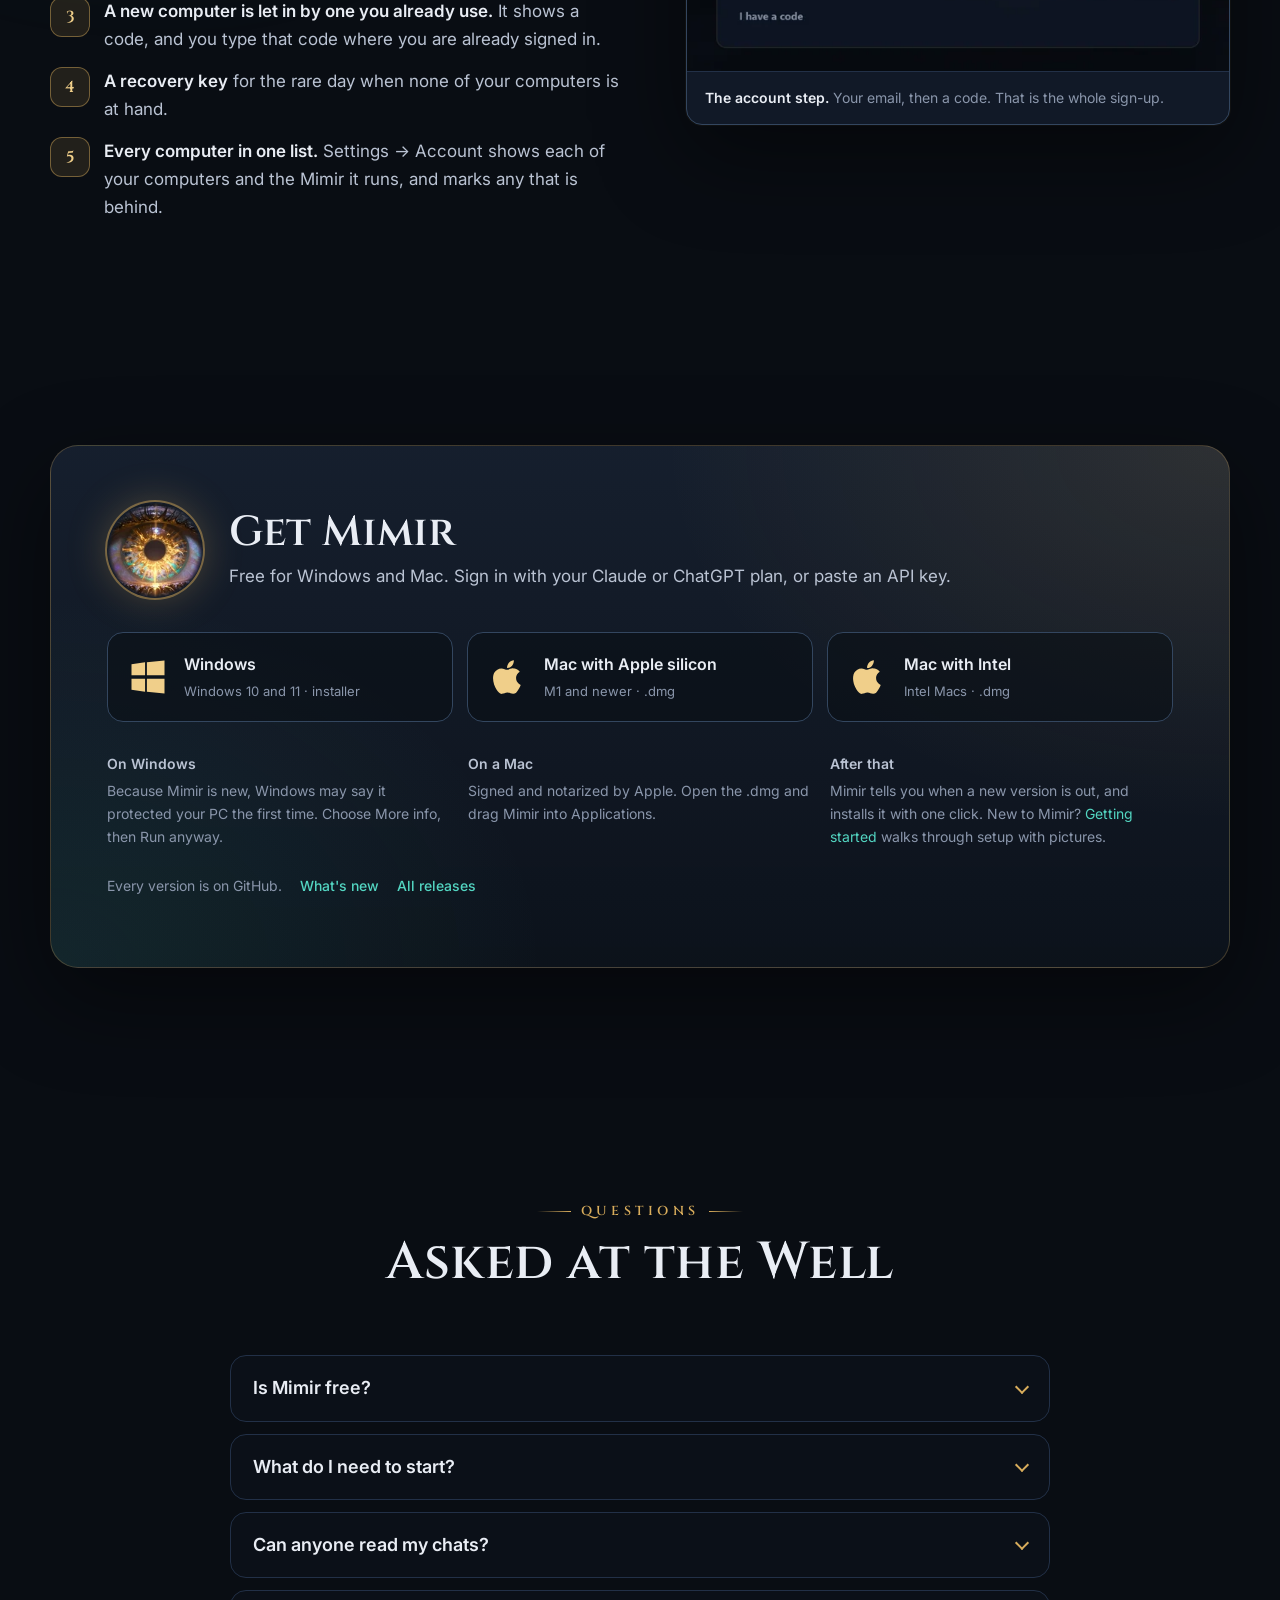
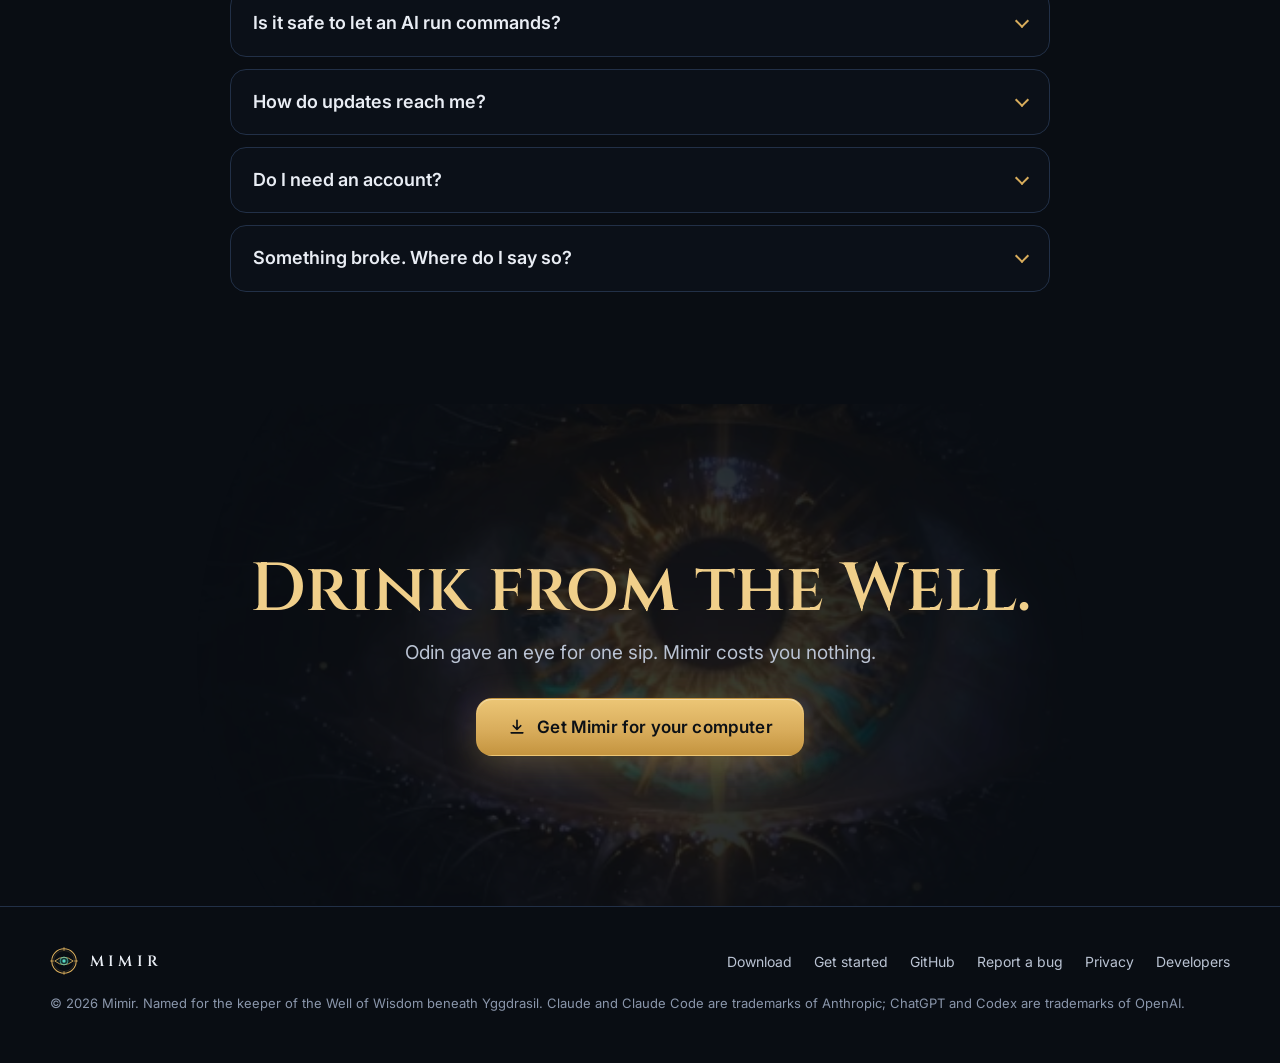
==== commit 003423bd: "Getting started page with real screenshots, bug reports on the developer page - /start/: nine steps " ====
--- a/index.html
+++ b/index.html
@@ -61,6 +61,7 @@
         <li><a href="#features">Features</a></li>
         <li><a href="#ward">The Ward</a></li>
         <li><a href="#accounts">Accounts</a></li>
+        <li><a href="/start/">Get started</a></li>
         <li><a href="#faq">Questions</a></li>
       </ul>
       <a class="btn btn-gold btn-small btn-nav" href="#download">
@@ -284,7 +285,7 @@
           <div class="download-notes">
             <p><b>On Windows</b>Because Mimir is new, Windows may say it protected your PC the first time. Choose More info, then Run anyway.</p>
             <p><b>On a Mac</b>Signed and notarized by Apple. Open the .dmg and drag Mimir into Applications.</p>
-            <p><b>After that</b>Mimir tells you when a new version is out, and installs it with one click.</p>
+            <p><b>After that</b>Mimir tells you when a new version is out, and installs it with one click. New to Mimir? <a href="/start/">Getting started</a> walks through setup with pictures.</p>
           </div>
 
           <p class="version-line">
@@ -342,7 +343,7 @@
           </details>
           <details>
             <summary>Something broke. Where do I say so?</summary>
-            <div class="answer"><p>Open an issue on <a href="https://github.com/ZipEmUp-source/Mimir-releases/issues">GitHub</a> and say what you did and what you saw. A screenshot helps.</p></div>
+            <div class="answer"><p>Please tell us: every report helps Mimir grow. Press <b>report</b> at the bottom right of Mimir's window and say in a sentence what happened; signed in, it reaches us with names and paths taken out. Mimir can also send its own error reports every five minutes (Settings → Tidings). Or open an issue on <a href="https://github.com/ZipEmUp-source/Mimir-releases/issues">GitHub</a> and say what you did and what you saw. A screenshot helps.</p></div>
           </details>
         </div>
       </div>
@@ -368,6 +369,7 @@
         </a>
         <ul class="footer-links">
           <li><a href="#download">Download</a></li>
+          <li><a href="/start/">Get started</a></li>
           <li><a href="https://github.com/ZipEmUp-source/Mimir-releases">GitHub</a></li>
           <li><a href="https://github.com/ZipEmUp-source/Mimir-releases/issues">Report a bug</a></li>
           <li><a href="/privacy.html">Privacy</a></li>
--- a/assets/css/site.css
+++ b/assets/css/site.css
@@ -492,3 +492,19 @@
   *, *::before, *::after { animation: none !important; transition: none !important; scroll-behavior: auto !important; }
   .js .reveal { opacity: 1; transform: none; }
 }
+
+/* Getting started (/start/) */
+.start h2 { display: flex; align-items: center; gap: 12px; scroll-margin-top: 96px; }
+.start-num {
+  flex: none; display: inline-grid; place-items: center; width: 34px; height: 34px; border-radius: 50%;
+  border: 1px solid var(--gold-25); background: var(--gold-12); color: var(--gold-bright); font-size: 16px;
+}
+.start-toc { margin: 28px 0 8px; padding: 18px 22px; border: 1px solid var(--line); border-radius: var(--radius-sm); background: rgba(13, 19, 28, 0.6); }
+.start-toc ol { margin: 0; padding-left: 22px; columns: 2; column-gap: 32px; }
+.start-toc li { margin: 4px 0; break-inside: avoid; }
+.start-shot { margin: 22px 0 8px; }
+.start-shot:hover { transform: none; }
+.start-callout { padding: 16px 18px; border: 1px solid var(--teal-30); border-radius: var(--radius-sm); background: var(--teal-14); color: var(--text); }
+.start ol:not(.start-toc ol) { padding-left: 22px; }
+@media (max-width: 560px) { .start-toc ol { columns: 1; } }
+.start-shot.is-small { max-width: 560px; margin-inline: auto; }
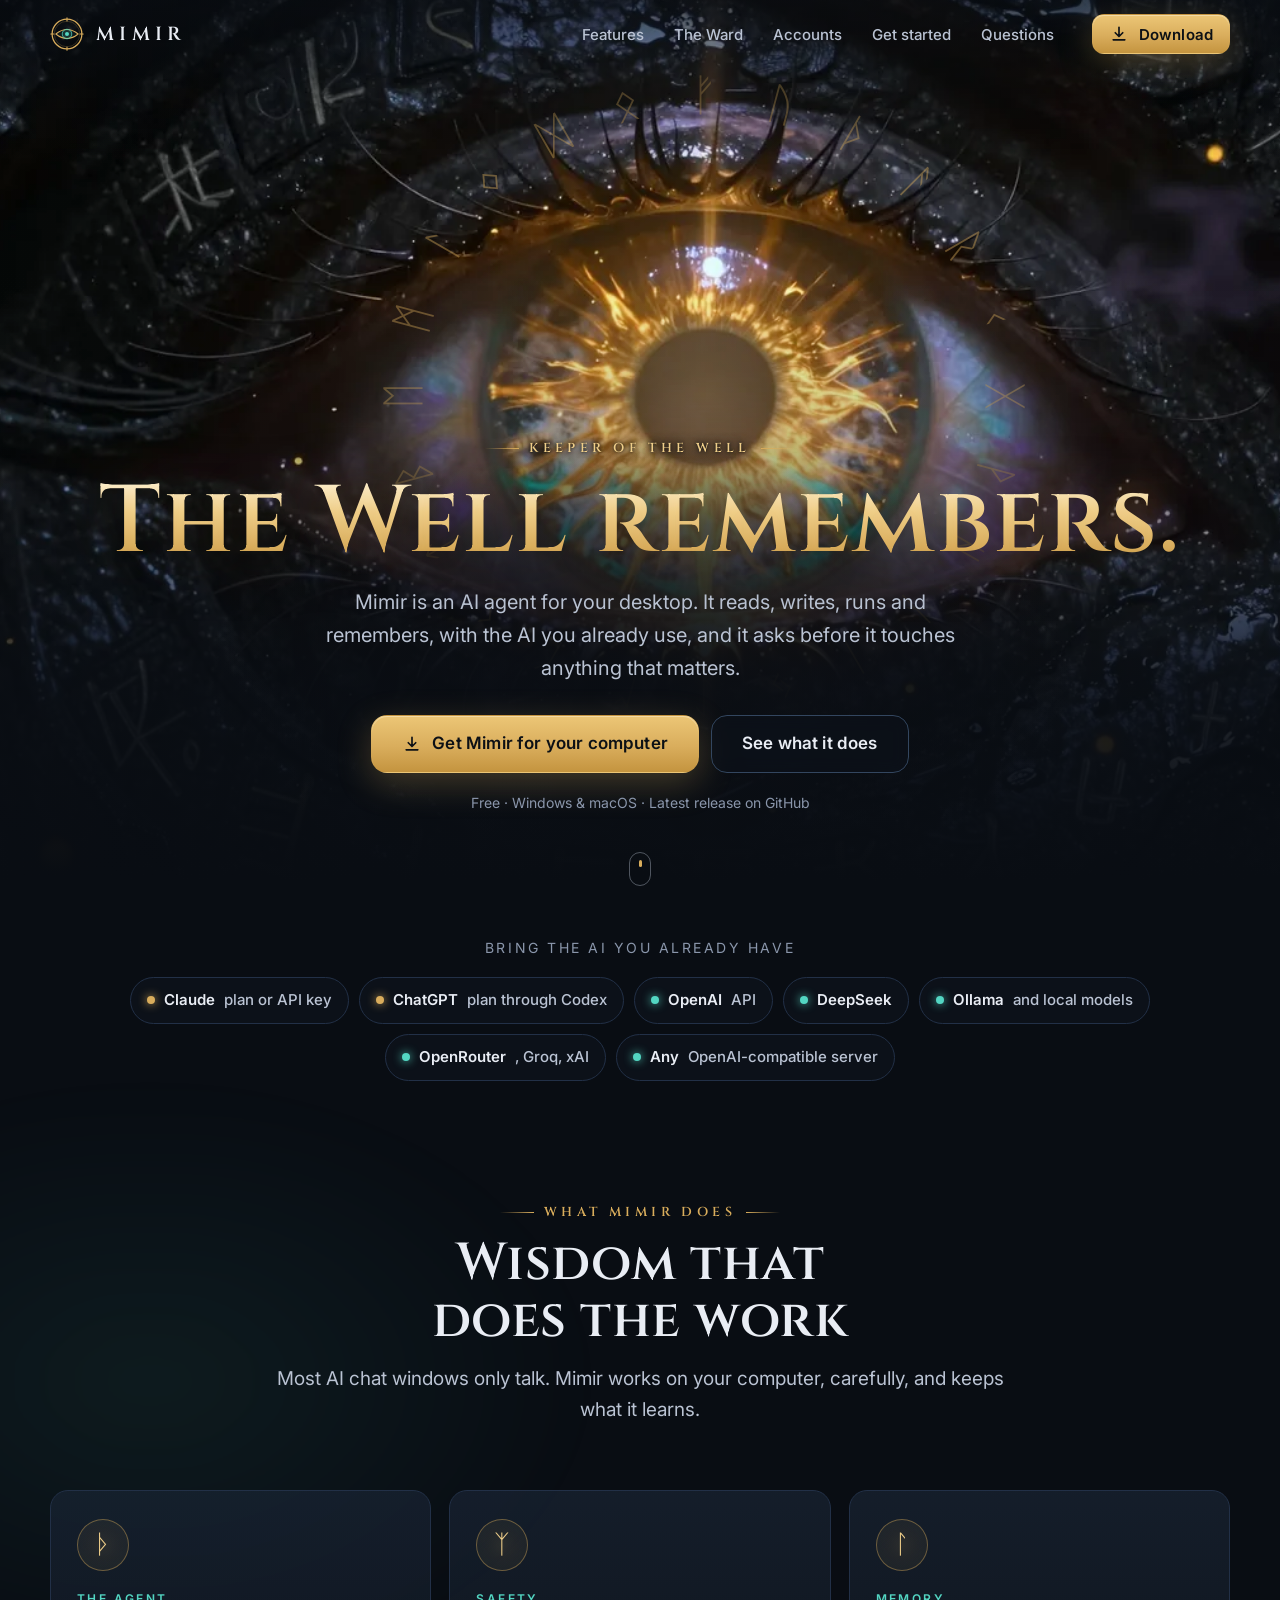
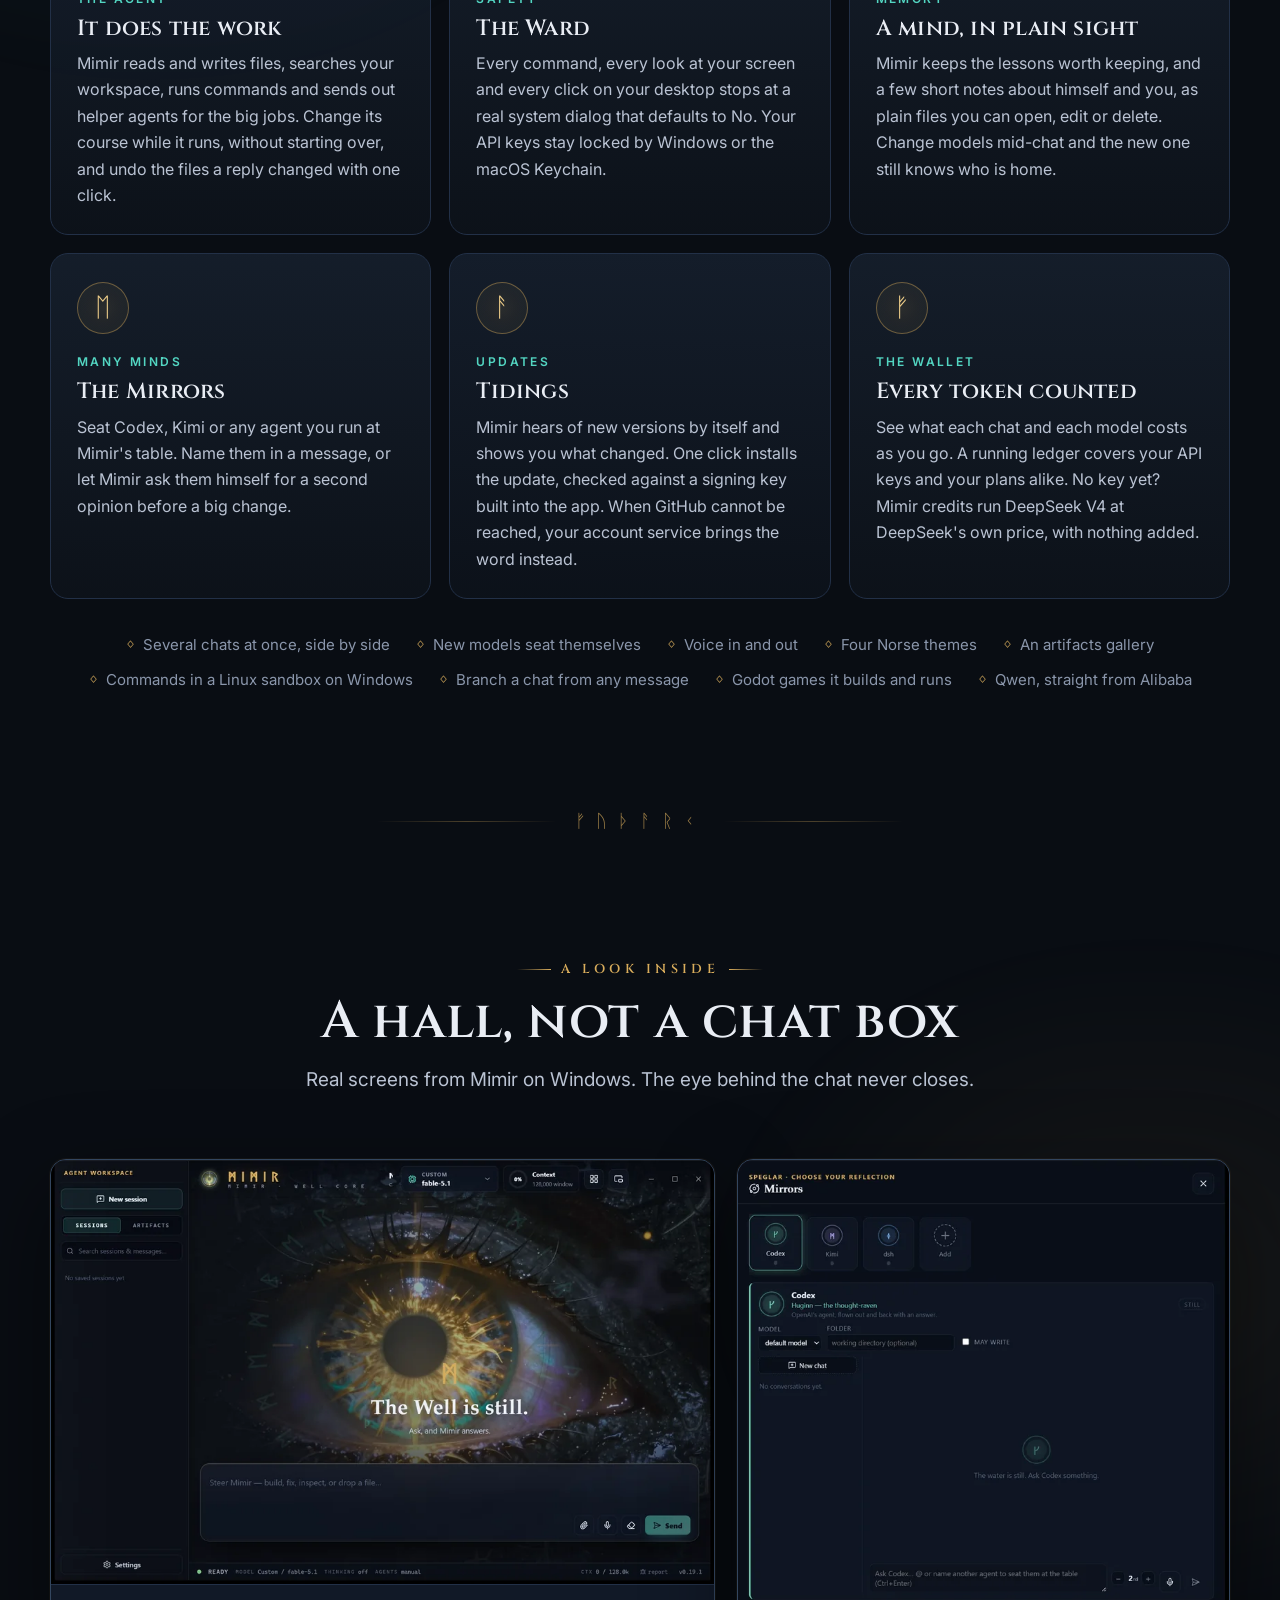
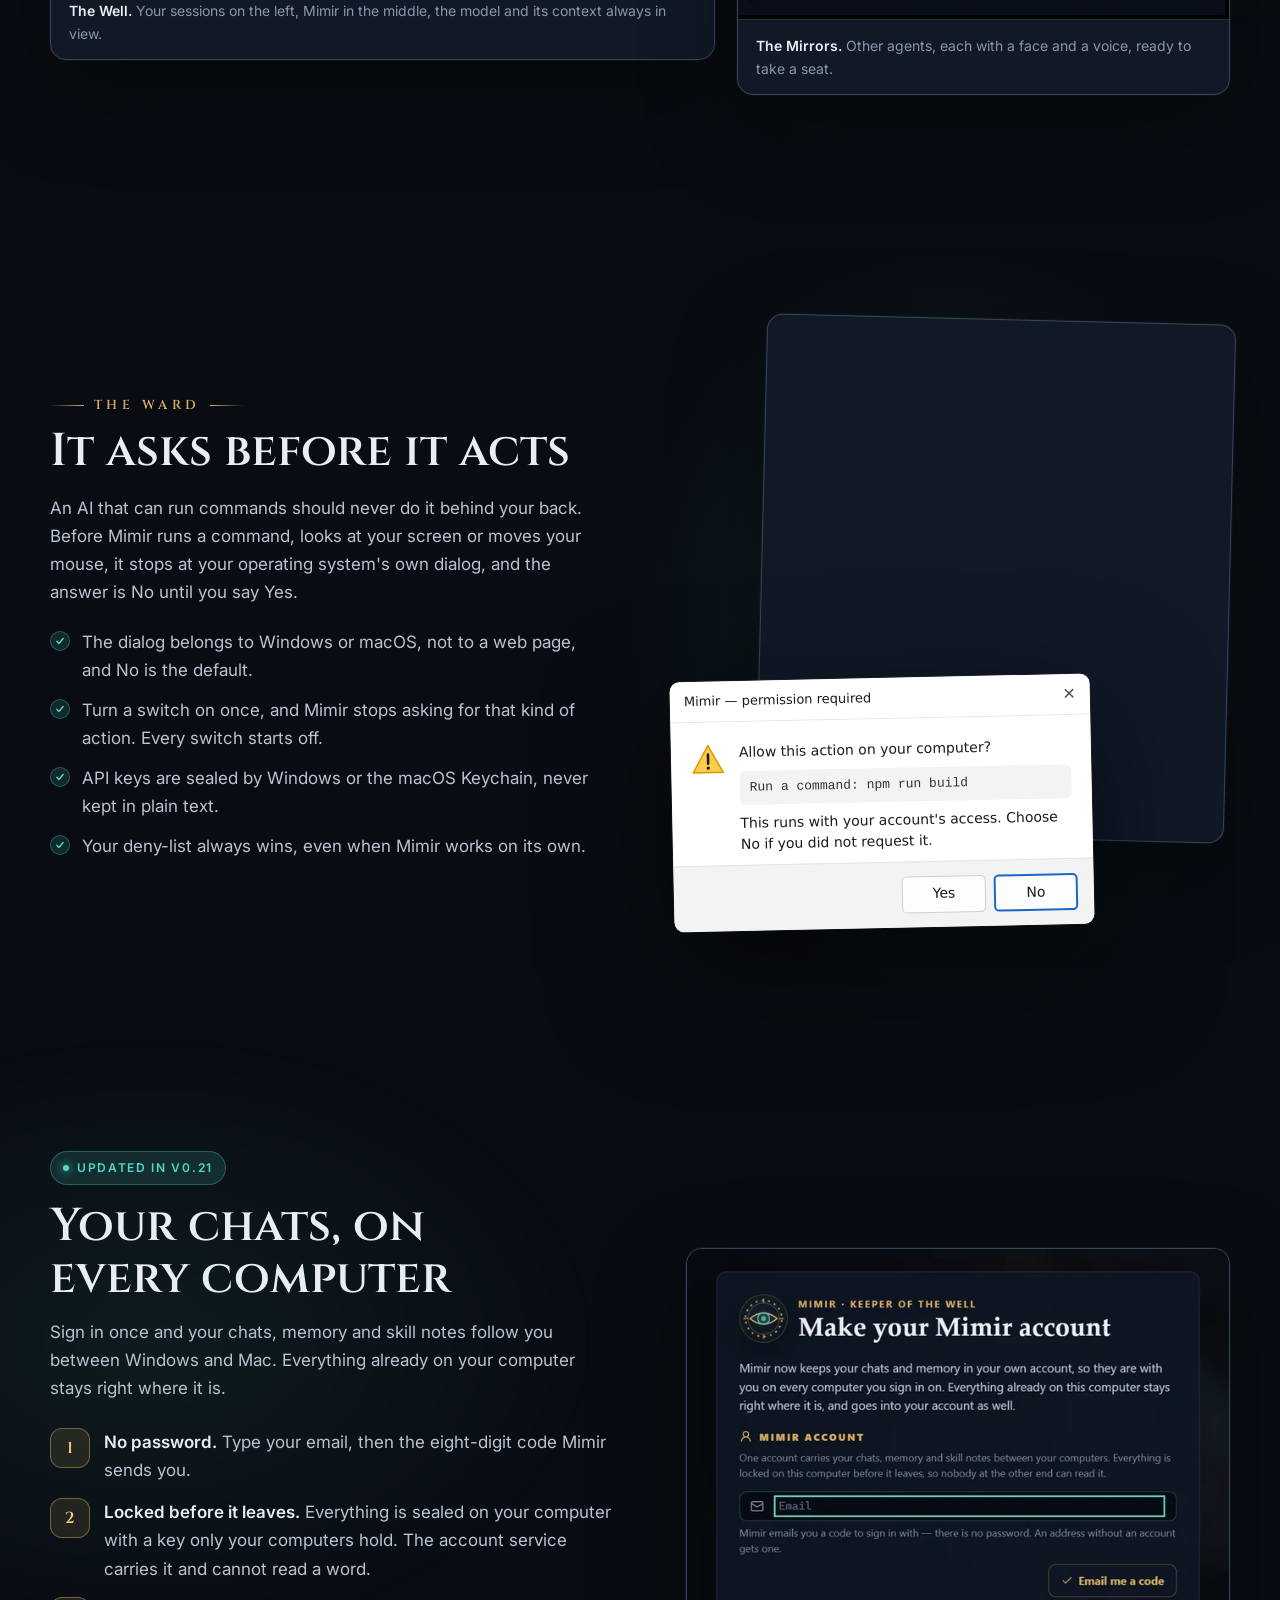
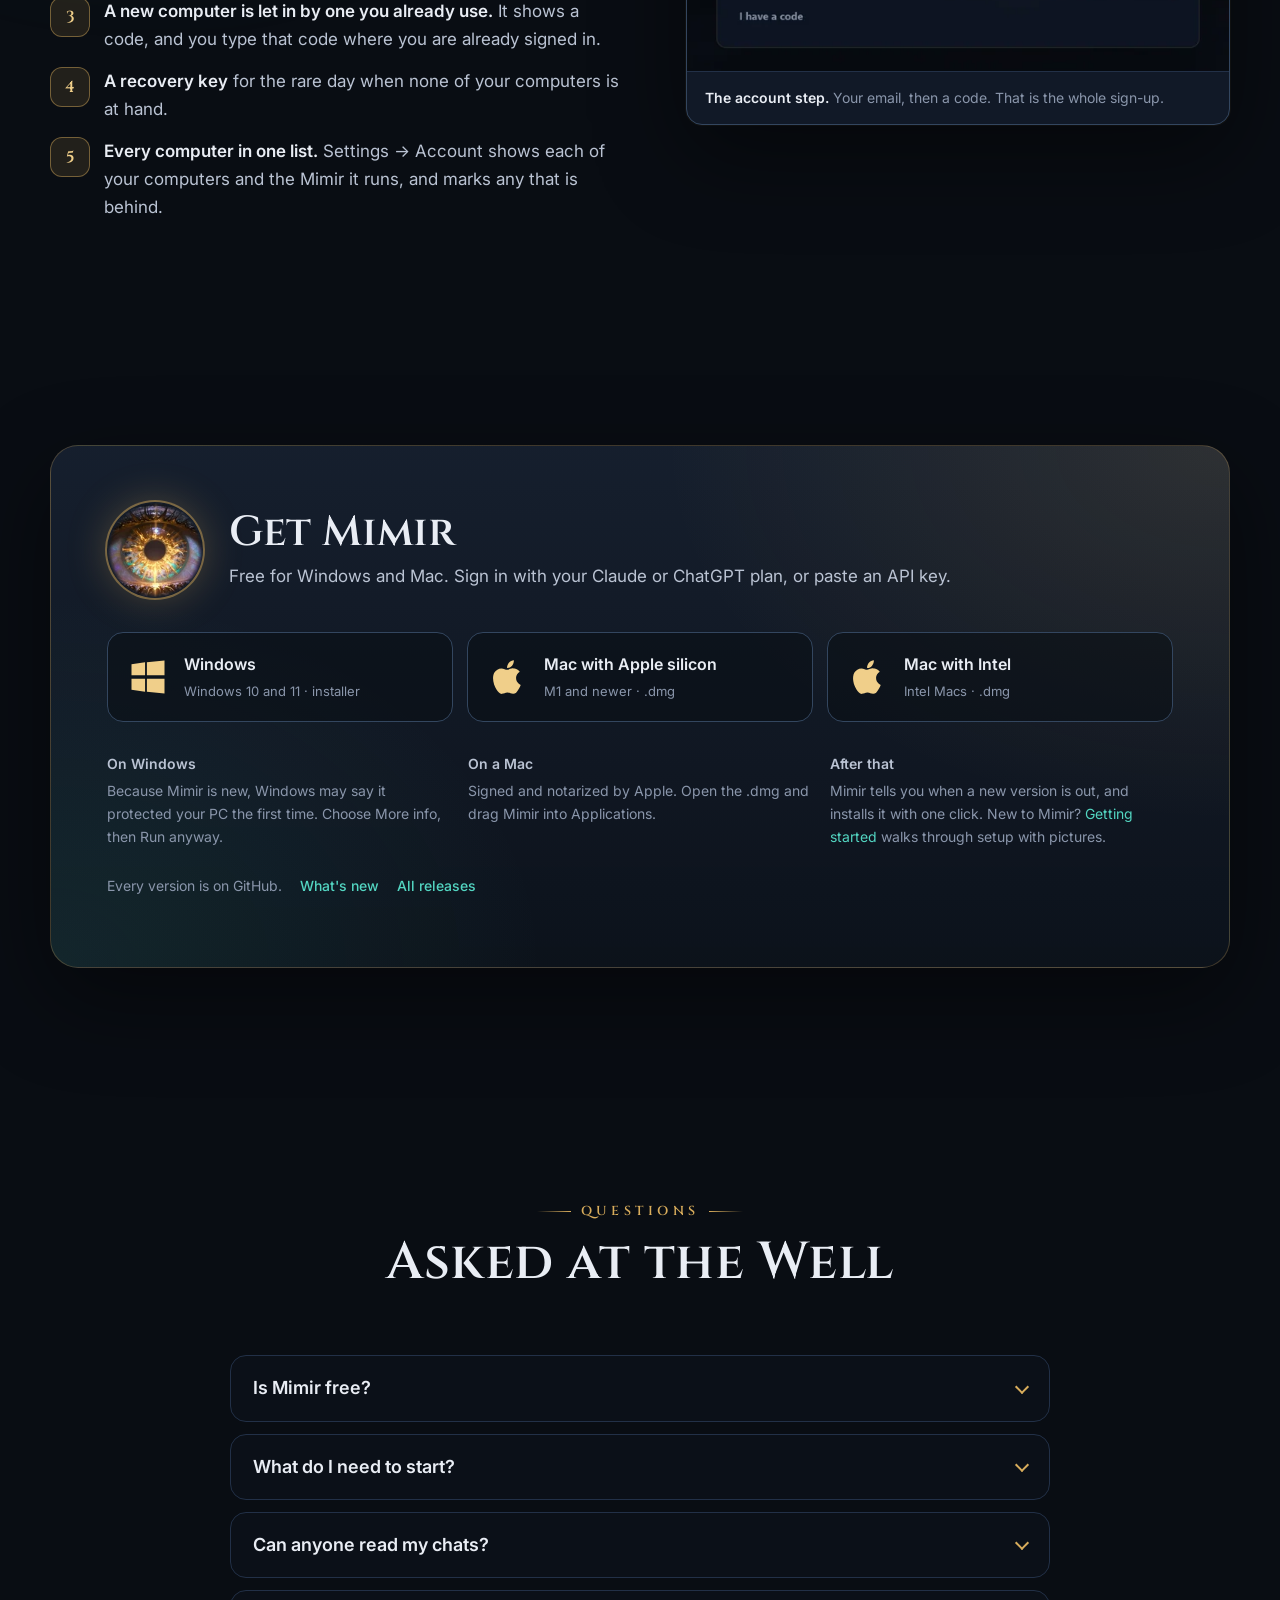
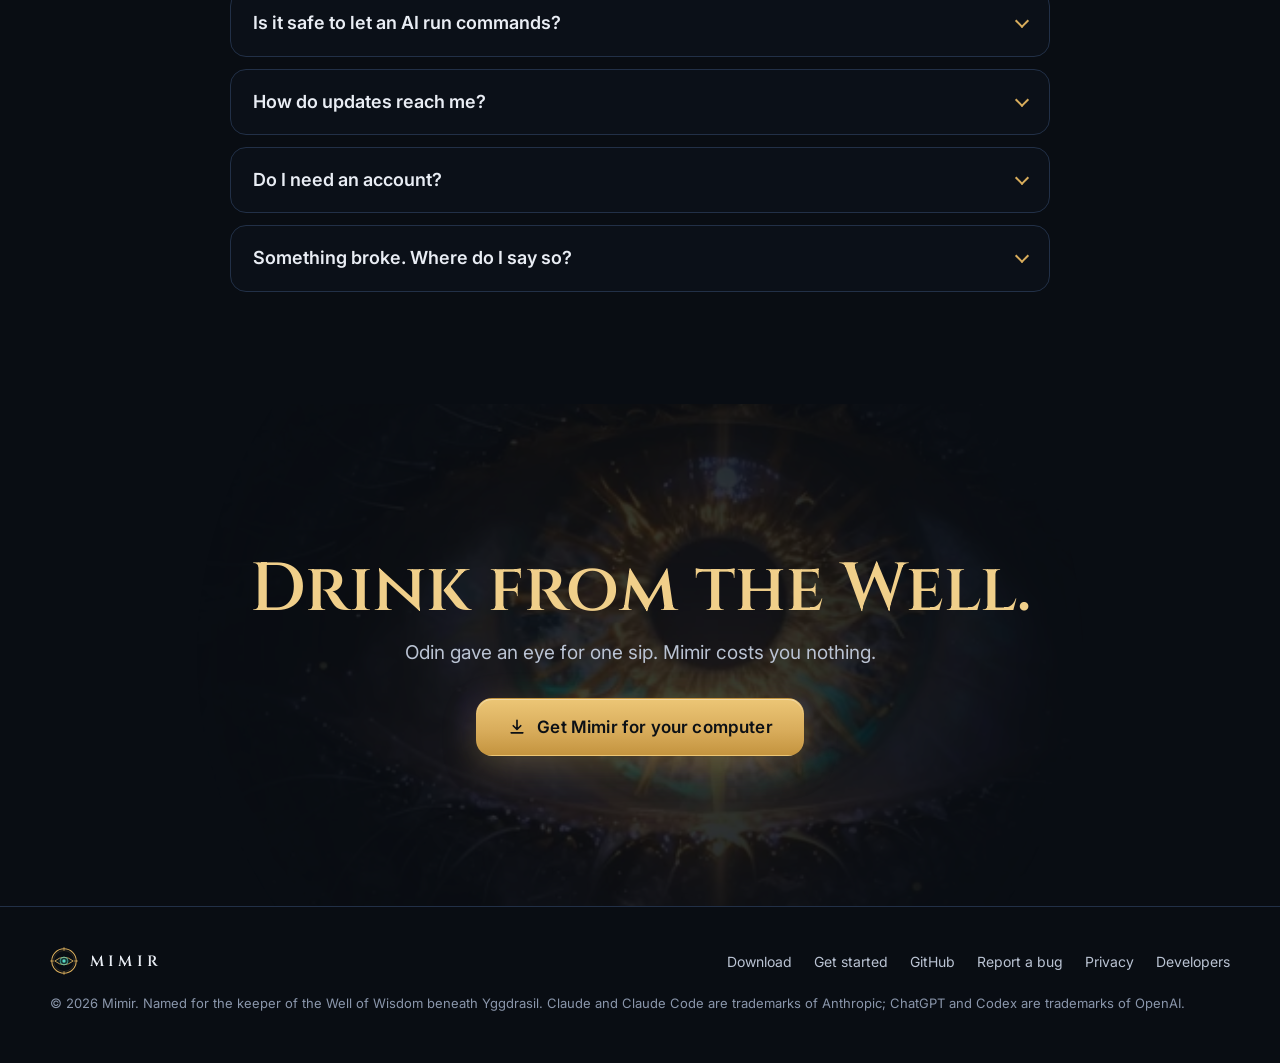
==== commit ceeff6a5: "Pair page shows no code inside a frame; downloads list each installer's SHA-256 The pairing page sta" ====
--- a/index.html
+++ b/index.html
@@ -294,6 +294,12 @@
             <a href="https://github.com/ZipEmUp-source/Mimir-releases/releases">All releases</a>
             <a href="https://github.com/ZipEmUp-source/Mimir-releases/releases/latest" data-asset="windows-msi" hidden>Windows .msi</a>
           </p>
+
+          <details class="checksums" data-checksums hidden>
+            <summary>Check your download</summary>
+            <p>Each file's SHA-256, as GitHub recorded it when the release was built. Compare it with the file you got: on Windows, <code>Get-FileHash .\Downloads\&lt;file&gt;</code> in PowerShell; on a Mac, <code>shasum -a 256 ~/Downloads/&lt;file&gt;</code> in Terminal. They must match.</p>
+            <dl data-checksum-list></dl>
+          </details>
         </div>
       </div>
     </section>
--- a/assets/css/site.css
+++ b/assets/css/site.css
@@ -395,6 +395,14 @@
 .download-notes p { margin: 0; }
 .version-line { margin-top: 26px; display: flex; flex-wrap: wrap; gap: 8px 18px; align-items: center; color: var(--muted); font-size: 14px; }
 .version-line a { font-weight: 500; }
+.checksums { margin-top: 22px; color: var(--muted); font-size: 14px; }
+.checksums summary { cursor: pointer; color: var(--text-soft); font-weight: 500; }
+.checksums p { margin: 10px 0 0; }
+.checksums code { font: 13px var(--font-mono); color: var(--text-soft); }
+.checksums dl { margin: 10px 0 0; }
+.checksums dt { margin-top: 10px; color: var(--text-soft); }
+.checksums dd { margin: 2px 0 0; }
+.checksums dd code { color: var(--gold-bright); word-break: break-all; }
 
 /* FAQ */
 .faq { max-width: 820px; margin: 0 auto; display: grid; gap: 12px; }
@@ -455,6 +463,14 @@
 .prose li { margin: 6px 0; }
 .prose .updated { color: var(--muted); font-size: 14px; }
 .prose code { font: 14px var(--font-mono); background: var(--panel-strong); padding: 2px 6px; border-radius: 6px; color: var(--text); }
+
+/* The pairing page: no inline styles, so its Content-Security-Policy needs no 'unsafe-inline'. */
+.svg-sprite { position: absolute; }
+.nav .nav-end { margin-left: auto; }
+.pair-actions { display: flex; flex-wrap: wrap; gap: 12px; margin: 24px 0; }
+.pair-actions[hidden] { display: none; }
+.pair-url { word-break: break-all; }
+.pair-code { font-size: 1.4em; letter-spacing: 0.12em; }
 
 /* ── Responsive ─────────────────────────────────────────────────────────── */
 @media (max-width: 1020px) {
